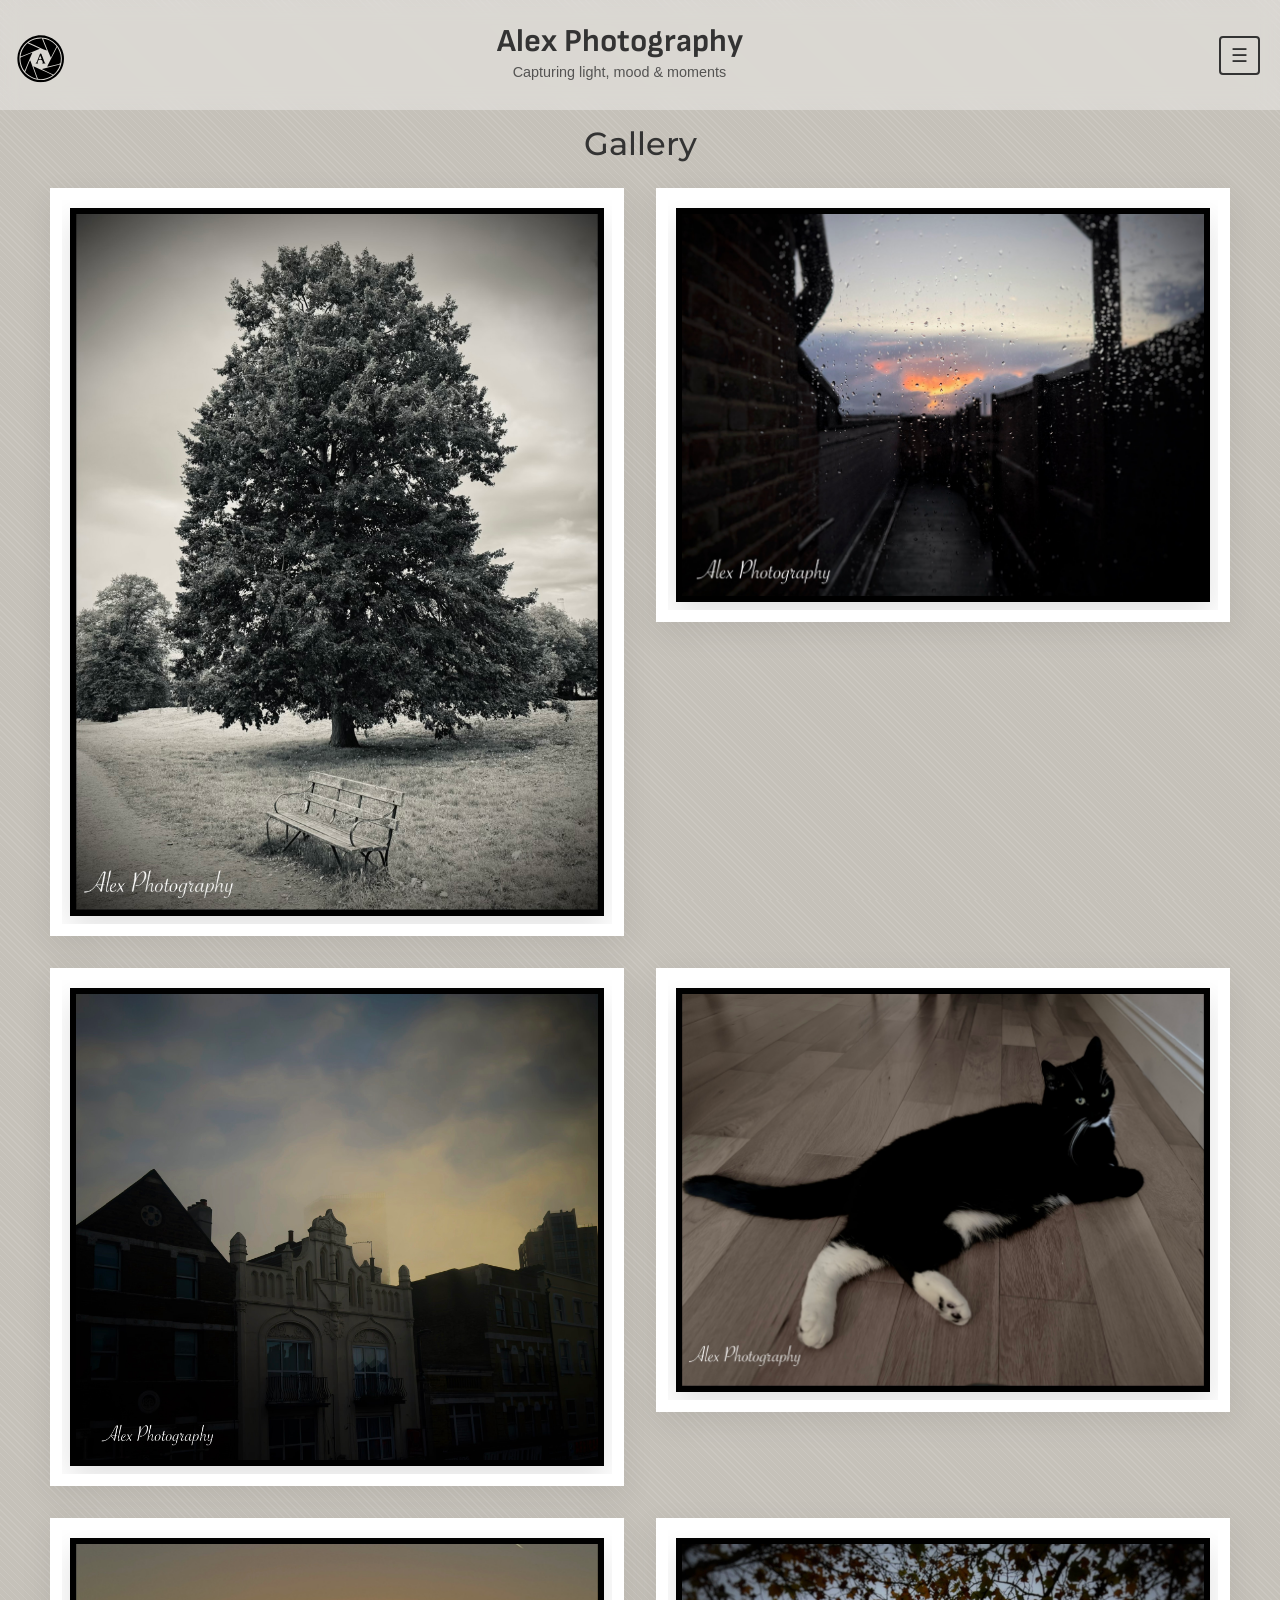
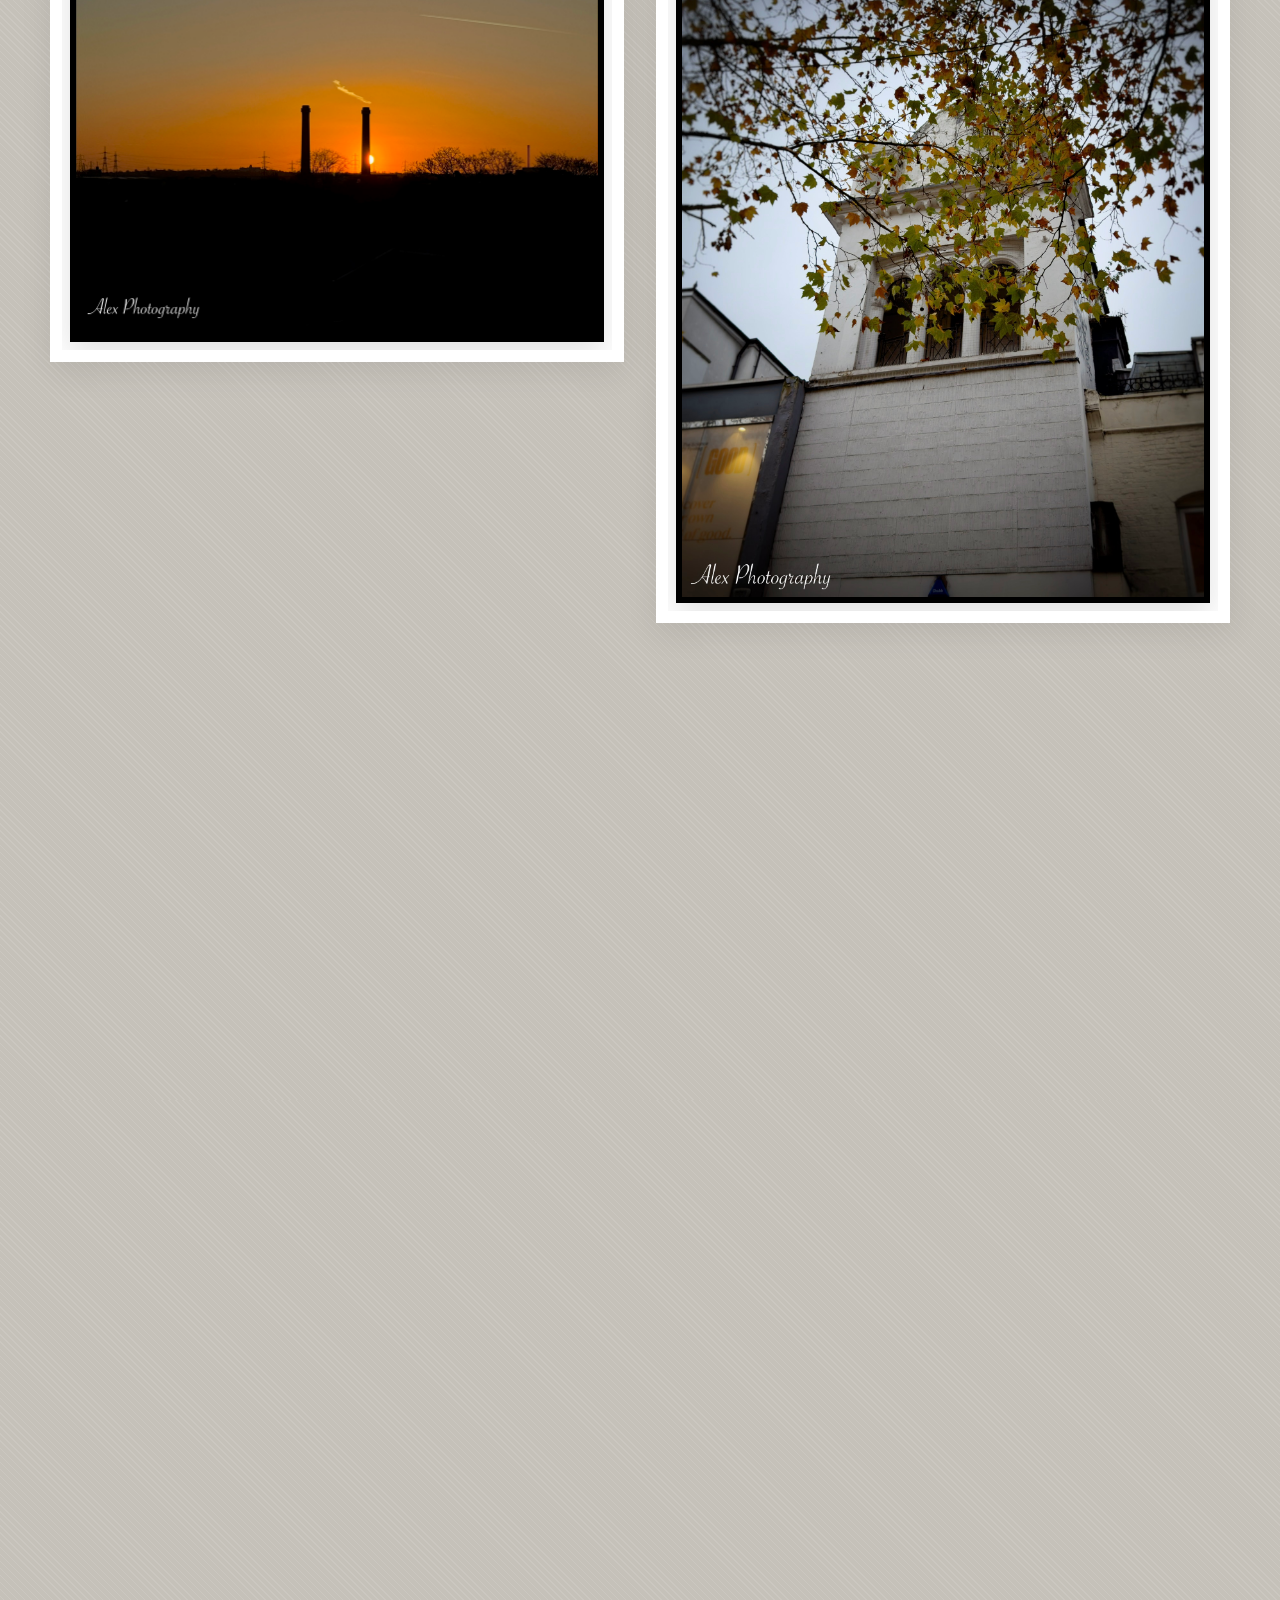
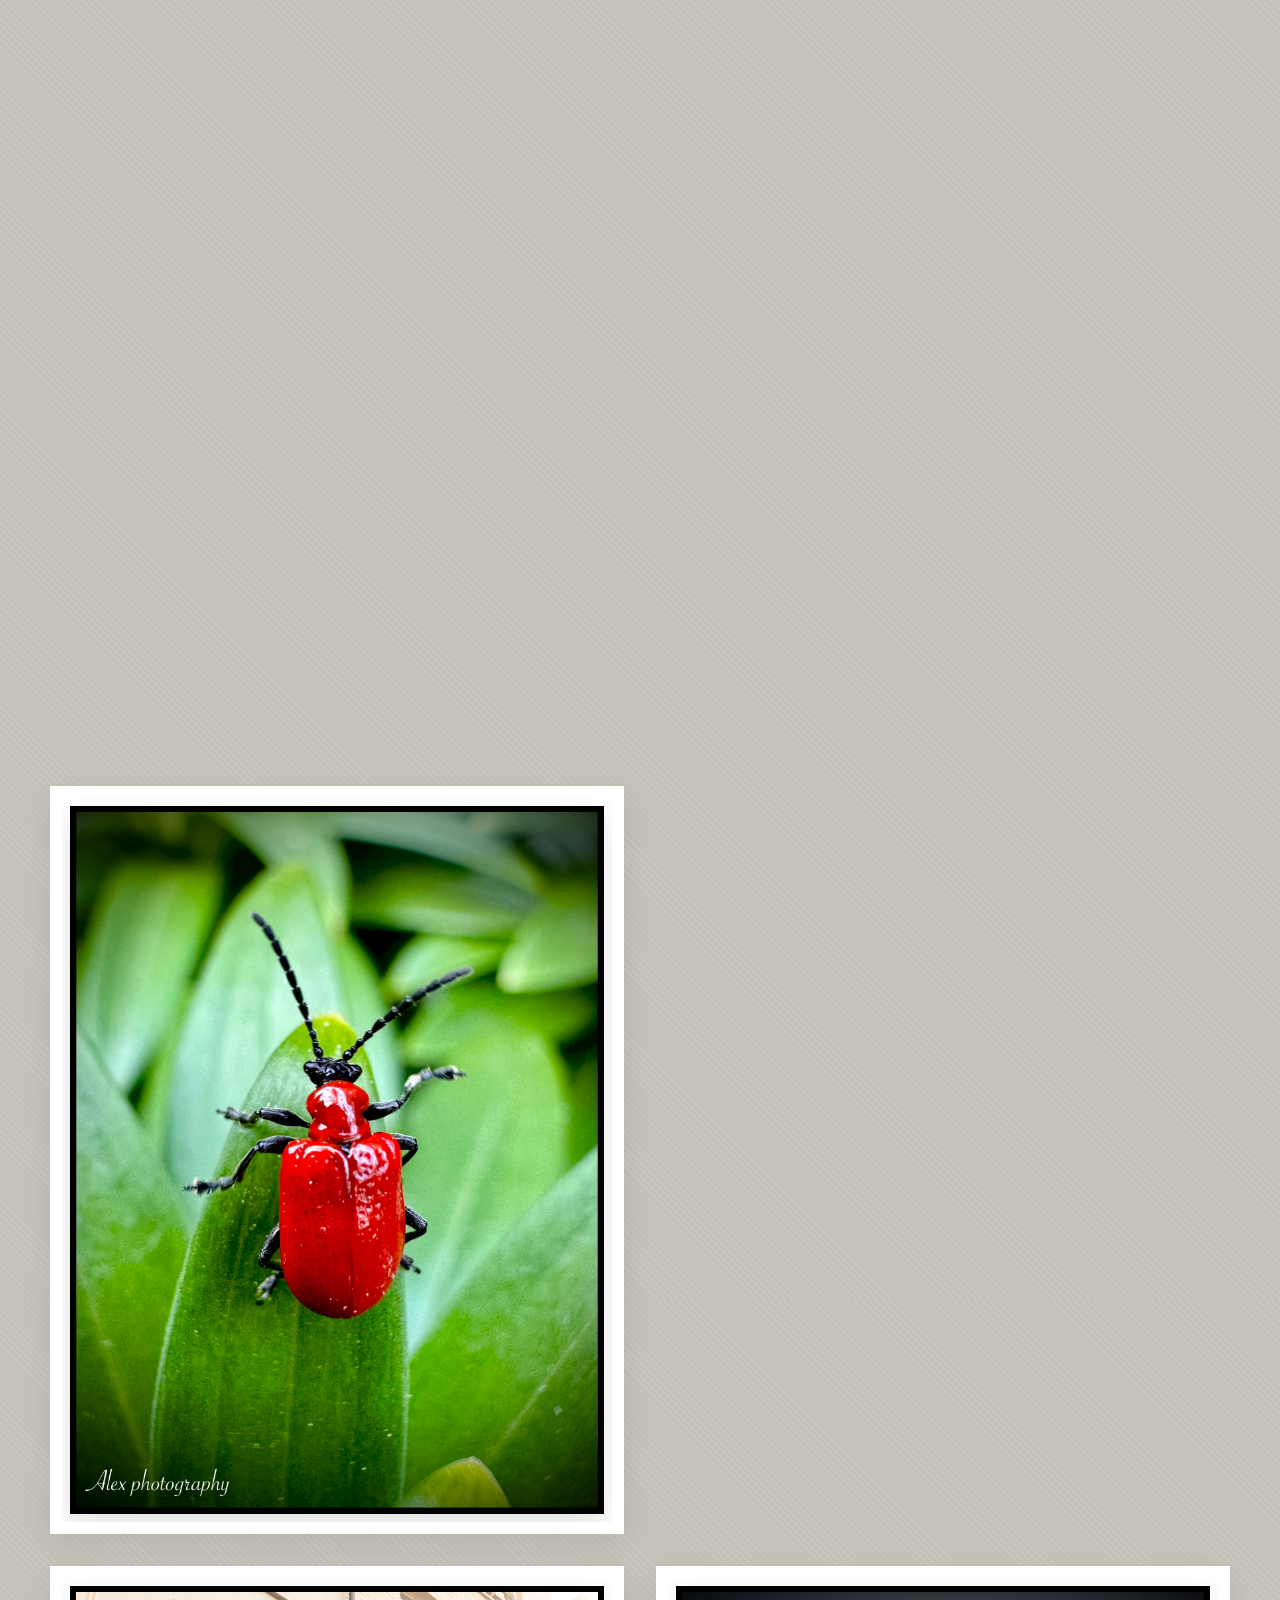
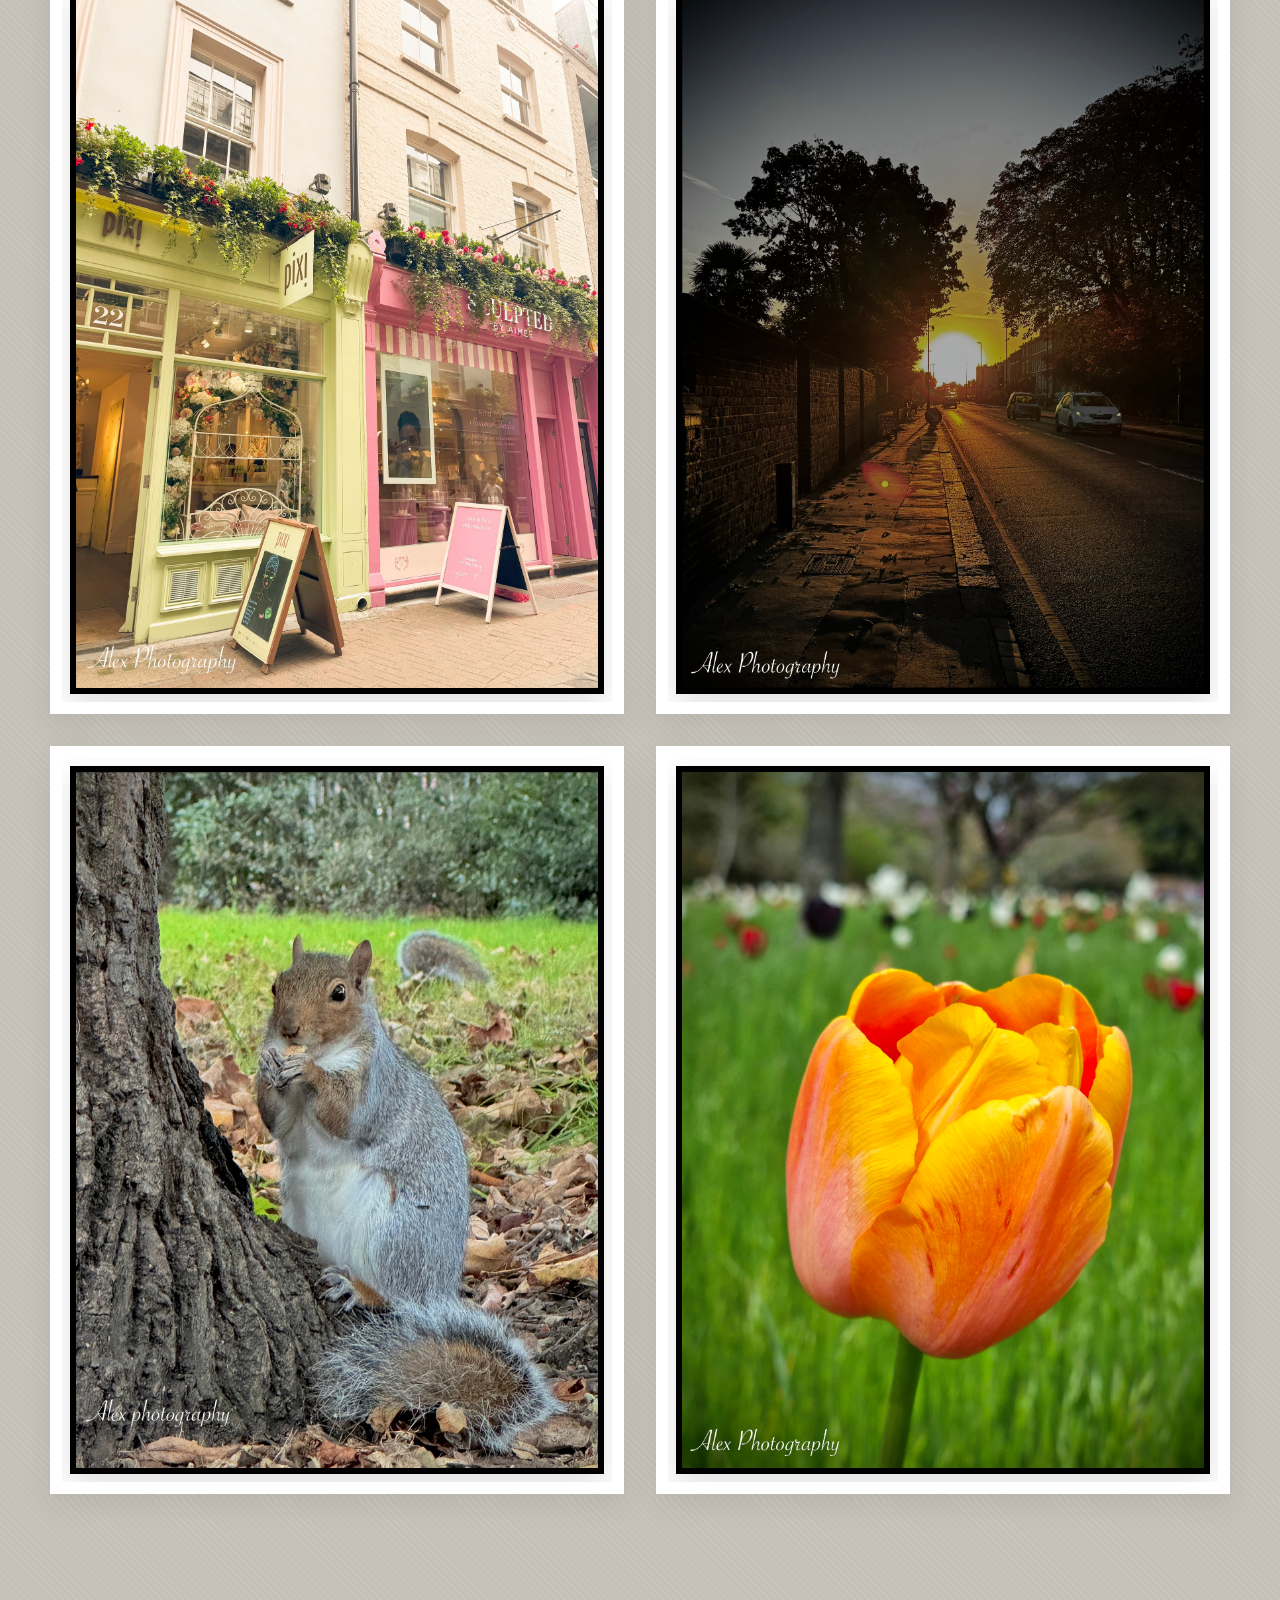
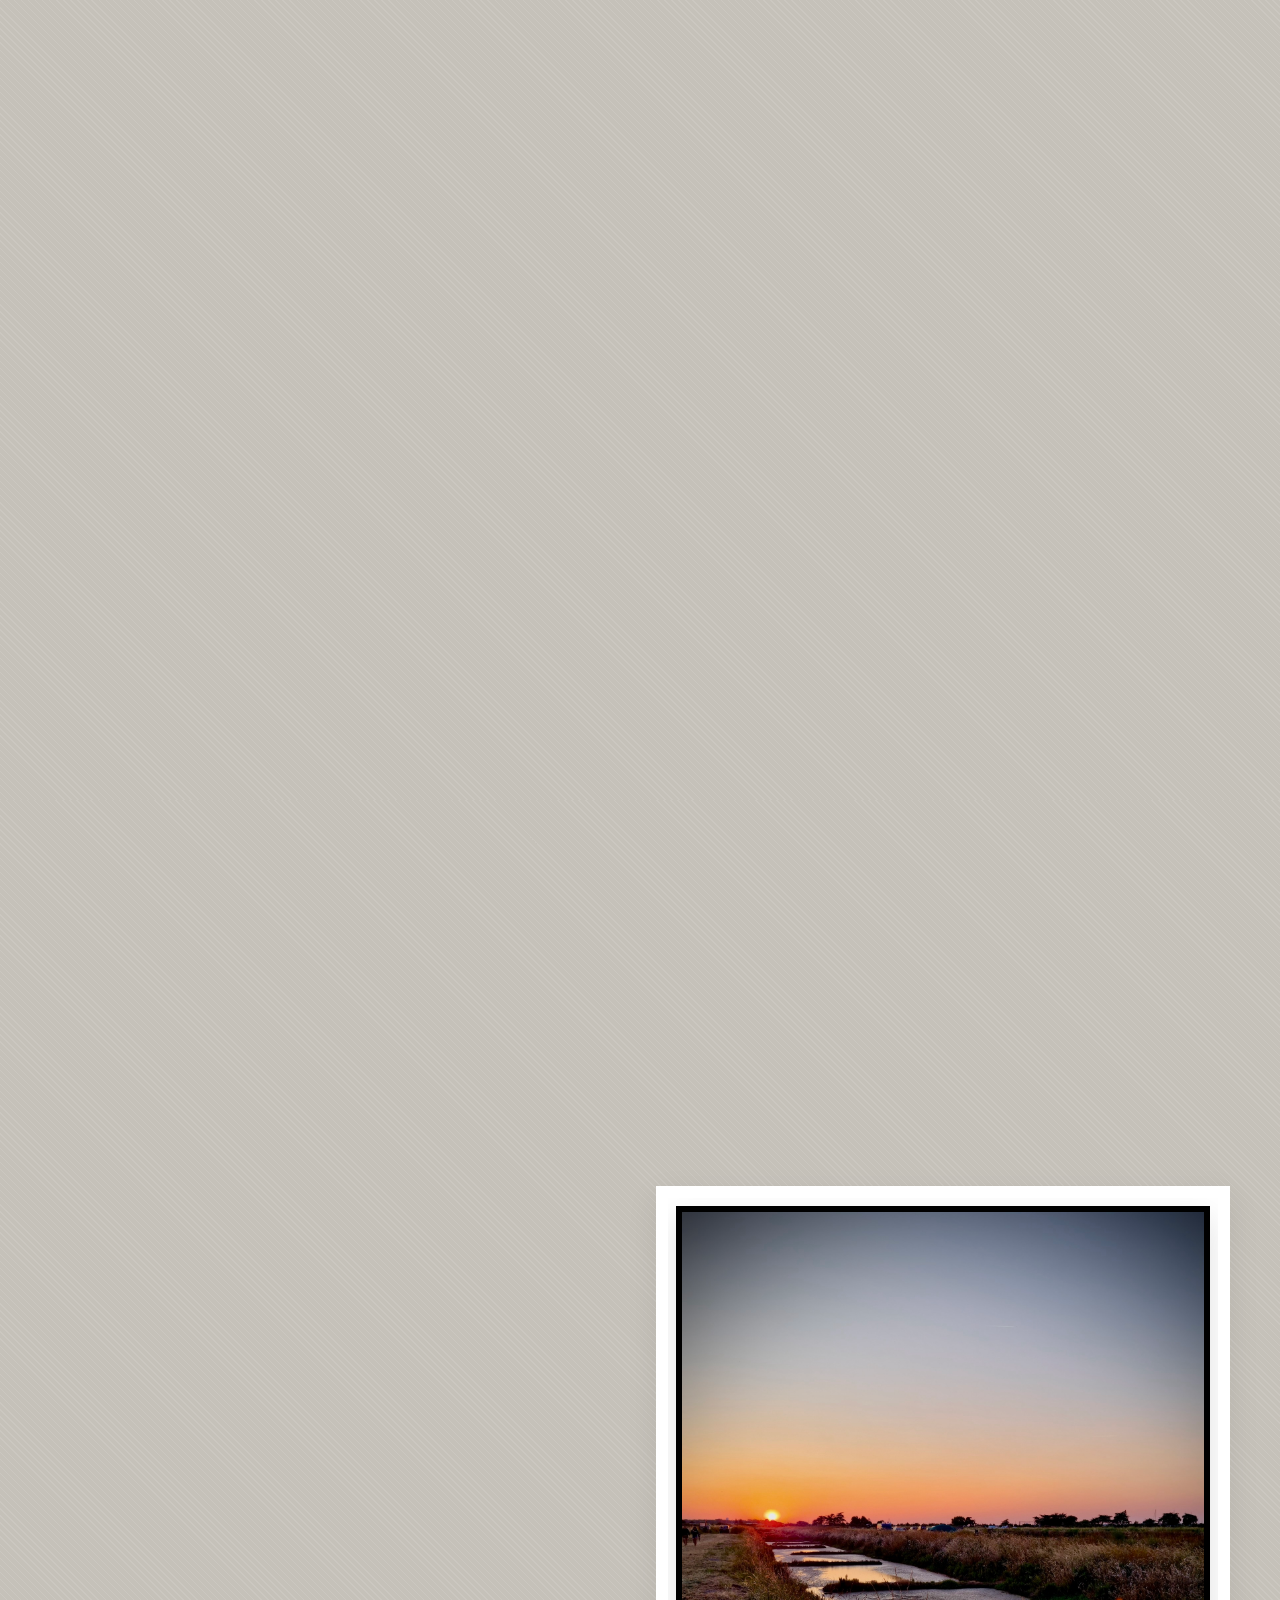
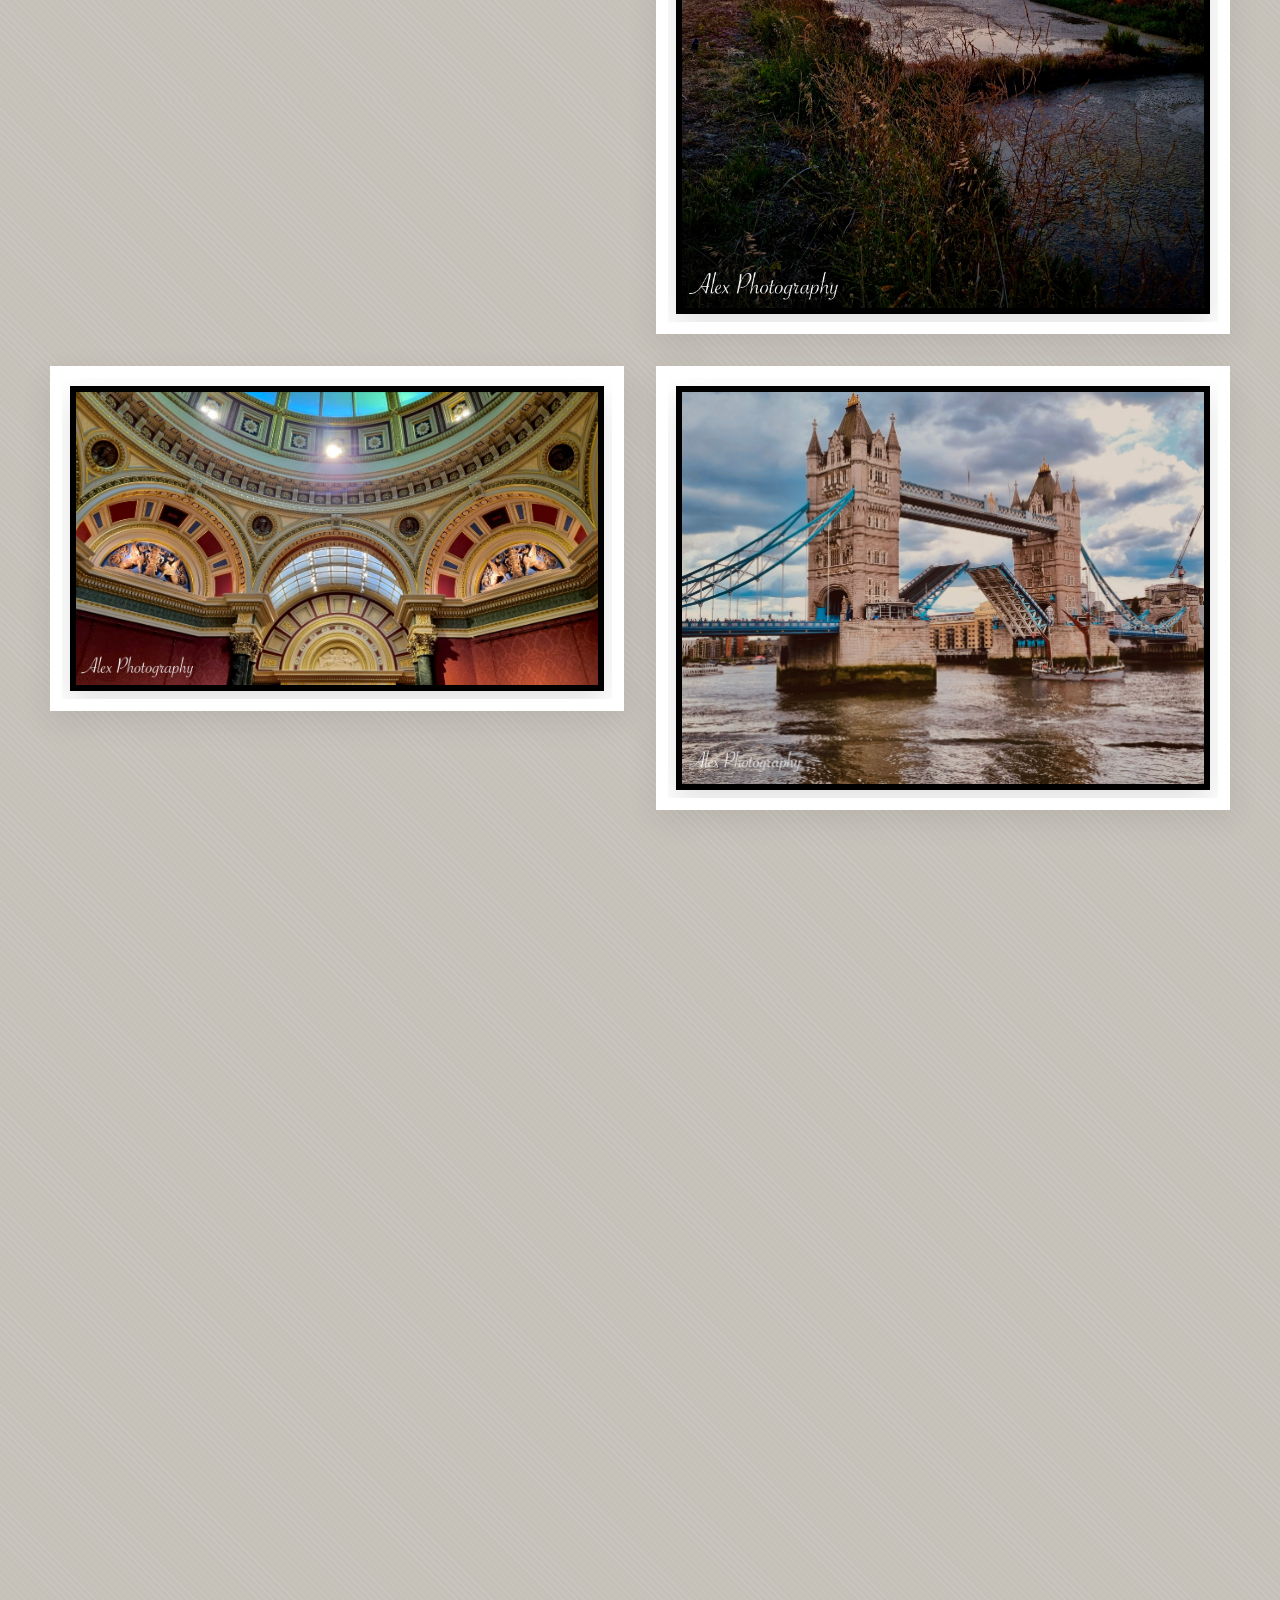
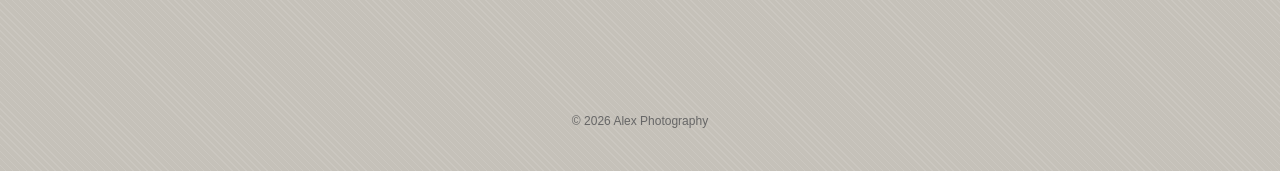
==== index.html @ 32c93bbb "Update index.html" ====
<!doctype html>
<html lang="en">
<head>
  <meta charset="utf-8" />
  <meta name="viewport" content="width=device-width, initial-scale=1" />
  <title>Alex Photography</title>
  <link rel="stylesheet" href="assets/css/styles.css" />
  
  
  <!-- Google tag (gtag.js) -->
<script async src="https://www.googletagmanager.com/gtag/js?id=G-PMYY2MC7NY"></script>
<script>
  window.dataLayer = window.dataLayer || [];
  function gtag(){dataLayer.push(arguments);}
  gtag('js', new Date());

  gtag('config', 'G-PMYY2MC7NY');
</script>


<!-- Social Preview / Open Graph -->
  <meta property="og:title" content="Alex Photography">
<meta property="og:description" content="Capturing light, mood & moments">
<meta property="og:url" content="https://alexphotographylondon.github.io">
<meta property="og:type" content="website">
<meta property="og:image" content="https://alexphotographylondon.github.io/assets/images/social-preview.png">
<meta property="og:image:width" content="1200">
<meta property="og:image:height" content="630">
  <!-- Twitter Card -->
  <meta name="twitter:card" content="summary_large_image">
  <meta name="twitter:title" content="Alex Photography">
  <meta name="twitter:description" content="Capturing light, mood & moments">
  <meta name="twitter:image" content="https://alexphotographylondon.github.io/assets/images/social-preview.png">
</head>

<body>

<header class="banner">
  <div class="logo-container">
    <img src="assets/images/Logo.svg" alt="Logo" class="logo">
  </div>

  <div class="banner-inner">
    <h1>Alex Photography</h1>
    <p>Capturing light, mood & moments</p>
  </div>

  <button class="menu-toggle" aria-label="Open Menu">&#9776;</button>

  <nav class="menu">
    <a href="index.html">Gallery</a>
    <a href="about.html">About Me</a>
    <a href="contact.html">Contact</a>
  </nav>
</header>

<main>
  <section id="gallery" class="section gallery">
    <h2>Gallery</h2>
    <div class="grid">

      <!-- 1 -->
<div class="image-frame fade-in">
  <img class="zoomable" src="assets/images/Tree W.jpeg" alt="Tree and bench"
       data-location="Wandle Park, Croydon">
  <div class="location-label">Wandle Park, Croydon</div>
</div>

<!-- 2 -->
<div class="image-frame fade-in">
  <img class="zoomable" src="assets/images/Sunset_and_rain_W.jpg" alt="Sunset and Rain"
       data-location="West Croydon">
  <div class="location-label">West Croydon</div>
</div>

<!-- 3 -->
<div class="image-frame fade-in">
  <img class="zoomable" src="assets/images/Ghost_Building_W.jpg" alt="Ghost Building"
       data-location="West Croydon">
  <div class="location-label">West Croydon</div>
</div>

<!-- 4 -->
<div class="image-frame fade-in">
  <img class="zoomable" src="assets/images/Nero W.jpeg" alt="Nero"
       data-location="West Croydon">
  <div class="location-label">West Croydon</div>
</div>

<!-- 5 -->
<div class="image-frame fade-in">
  <img class="zoomable" src="assets/images/Chimney W.jpeg" alt="Rooftop Sunset"
       data-location="West Croydon">
  <div class="location-label">West Croydon</div>
</div>

<!-- 6 -->
<div class="image-frame fade-in">
  <img class="zoomable" src="assets/images/Building and Windows W.jpeg" alt="Unknown Building"
       data-location="North End, Croydon">
  <div class="location-label">North End, Croydon</div>
</div>

<!-- 7 -->
<div class="image-frame fade-in">
  <img class="zoomable" src="assets/images/Duck Alone Watermarked.jpeg" alt="Duck Sunset"
       data-location="Crystal Palace Park, Croydon">
  <div class="location-label">Crystal Palace Park, Croydon</div>
</div>

<!-- 8 -->
<div class="image-frame fade-in">
  <img class="zoomable" src="assets/images/Shape Watermarked 2.jpeg" alt="Shape"
       data-location="Waddon, Croydon">
  <div class="location-label">Waddon, Croydon</div>
</div>

<!-- 9 -->
<div class="image-frame fade-in">
  <img class="zoomable" src="assets/images/Train Trail W.jpeg" alt="Train"
       data-location="East Croydon">
  <div class="location-label">East Croydon</div>
</div>

<!-- 10 -->
<div class="image-frame fade-in">
  <img class="zoomable" src="assets/images/Bar Light W2.jpeg" alt="Light Bar"
       data-location="Surrey Street, Croydon">
  <div class="location-label">Surrey Street, Croydon</div>
</div>

<!-- 11 -->
<div class="image-frame fade-in">
  <img class="zoomable" src="assets/images/City Croydon W.jpeg" alt="Wandle Park"
       data-location="Wandle Park, Croydon">
  <div class="location-label">Wandle Park, Croydon</div>
</div>

<!-- 12 -->
<div class="image-frame fade-in">
  <img class="zoomable" src="assets/images/Square Sea W.jpeg" alt="Beach In Square"
       data-location="Brittany, France">
  <div class="location-label">Brittany, France</div>
</div>

<!-- 13 -->
<div class="image-frame fade-in">
  <img class="zoomable" src="assets/images/Insect On L W.jpeg" alt="Insect On Leaf"
       data-location="West Croydon">
  <div class="location-label">West Croydon</div>
</div>

<!-- 14 -->
<div class="image-frame fade-in">
  <img class="zoomable" src="assets/images/Duck Alone W.jpeg" alt="Duck Alone"
       data-location="South Norwood Lake And Grounds, Croydon">
  <div class="location-label">South Norwood Lake And Grounds, Croydon</div>
</div>

<!-- 15 -->
<div class="image-frame fade-in">
  <img class="zoomable" src="assets/images/Pink shop W.jpeg" alt="Shops"
       data-location="Carnaby Street, London">
  <div class="location-label">Carnaby Street, London</div>
</div>

<!-- 16 -->
<div class="image-frame fade-in">
  <img class="zoomable" src="assets/images/IMG_5772.jpeg" alt="Sun End Road"
       data-location="Croydon">
  <div class="location-label">Croydon</div>
</div>

<!-- 17 -->
<div class="image-frame fade-in">
  <img class="zoomable" src="assets/images/Squirrel W.jpeg" alt="Squirrel"
       data-location="Wandle Park, Croydon">
  <div class="location-label">Wandle Park, Croydon</div>
</div>

<!-- 18 -->
<div class="image-frame fade-in">
  <img class="zoomable" src="assets/images/Flower 1 W.jpeg" alt="Orange Flower"
       data-location="Kew Gardens, London">
  <div class="location-label">Kew Gardens, London</div>
</div>

<!-- 19 -->
<div class="image-frame fade-in">
  <img class="zoomable" src="assets/images/Cygne Lake W.jpeg" alt="Cygne on lake"
       data-location="Spiaggia Sabbianera, Italy">
  <div class="location-label">Spiaggia Sabbianera, Italy</div>
</div>

<!-- 20 -->
<div class="image-frame fade-in">
  <img class="zoomable" src="assets/images/Droplet W.jpeg" alt="Water Droplet"
       data-location="Wandle Park, Croydon">
  <div class="location-label">Wandle Park, Croydon</div>
</div>

<!-- 21 -->
<div class="image-frame fade-in">
  <img class="zoomable" src="assets/images/X Train.jpeg" alt="Train track troughs"
       data-location="Croydon">
  <div class="location-label">Croydon</div>
</div>

<!-- 22 -->
<div class="image-frame fade-in">
  <img class="zoomable" src="assets/images/Wood On Sea W.jpeg" alt="Wood In The Sea"
       data-location="Trevignano Romano, Italy">
  <div class="location-label">Trevignano Romano, Italy</div>
</div>

<!-- 23 -->
<div class="image-frame fade-in">
  <img class="zoomable" src="assets/images/My Love & Soren W.jpeg" alt="My Love & Soren"
       data-location="Anguillara Sabazia, Vigna Di Valle, Italy">
  <div class="location-label">Anguillara Sabazia, Vigna Di Valle, Italy</div>
</div>

<!-- 24 -->
<div class="image-frame fade-in">
  <img class="zoomable" src="assets/images/Sel De Chris W.jpeg" alt="Salieres"
       data-location="Ile De Ré, France">
  <div class="location-label"> Ile De Ré, France</div>
</div>

<!-- 25 -->
<div class="image-frame fade-in">
  <img class="zoomable" src="assets/images/National Gallery W.jpeg" alt="The National Gallery, London"
       data-location="The National Gallery, London">
  <div class="location-label">The National Gallery, London</div>
</div>

<!-- 26 -->
<div class="image-frame fade-in">
  <img class="zoomable" src="assets/images/Tower Bridge W.jpeg" alt="Tower Bridge"
       data-location="Tower Bridge, London">
  <div class="location-label">Tower Bridge, London</div>
</div>

<!-- 27 -->
<div class="image-frame fade-in">
  <img class="zoomable" src="assets/images/Kew Tower Dragon W.jpeg" alt="Kew Garden Tower"
       data-location="Kew Garden, London">
  <div class="location-label">Kew Garden, London</div>
</div>
      

    </div>
  </section>
</main>

<footer class="site-footer">
  <small>© <span id="year"></span> Alex Photography</small>
</footer>

<!-- Lightbox Modal -->
<div id="image-modal" class="modal">
  <span class="modal-close">&times;</span>
  <img class="modal-content" id="modal-img">
  <div id="modal-location" class="modal-location"></div>
</div>

<script src="assets/js/script.js"></script>

</body>
</html>
---- assets/css/styles.css ----
/* IMPORT FONTS */
@import url('https://fonts.googleapis.com/css2?family=Montserrat:wght@400;500&display=swap');
@import url('https://fonts.googleapis.com/css2?family=Playfair+Display:wght@400;700&display=swap');
@import url('https://fonts.googleapis.com/css2?family=Sofia+Sans:wght@400;500;700&display=swap');

/* === RESET & BASE === */
* { box-sizing: border-box; margin: 0; padding: 0; }
html, body { height: 100%; }
body {
  font-family: 'Helvetica Neue', Arial, sans-serif;
  line-height: 1.5;
  background: #C5C1B9;
  background-image: repeating-linear-gradient(45deg, rgba(255,255,255,0.1), rgba(255,255,255,0.1) 1px, transparent 1px, transparent 5px);
  color: #333;
  scroll-behavior: smooth;
}

/* === BANNER / HEADER === */
.banner {
  position: fixed;
  top: 0;
  left: 0;
  width: 100%;
  height: 110px;
  padding: 15px 20px;
  background: rgba(255,255,255,0.35);
  backdrop-filter: blur(10px);
  transition: height 0.35s ease, padding 0.35s ease, background 0.35s ease;
  z-index: 1000;
  display: flex;
  align-items: center;
  justify-content: center;
}

.banner-inner { text-align: center; flex: 1; transition: transform 0.25s ease; }

.banner-inner h1 { font-family: 'Sofia Sans', 'Playfair Display', serif; font-size: 2rem; margin-bottom: 4px; line-height: 1; }
.banner-inner p { font-size: 0.9rem; opacity: 0.8; margin: 0; }

/* === LOGO === */
.logo-container { position: absolute; left: 15px; top: 55%; transform: translateY(-50%); z-index: 1200; }
.logo { width: 50px; height: auto; object-fit: contain; border: none; }

/* === MENU BUTTON === */
.menu-toggle { background: none; border: 2px solid #333; border-radius: 4px; padding: 6px 10px; font-size: 1.2rem; cursor: pointer; color: #333; }

/* === MENU LINKS === */
.menu {
  position: fixed; top: 60px; right: 20px;
  display: flex; flex-direction: column; gap: 12px;
  background: rgba(255,255,255,0.95);
  padding: 14px;
  border-radius: 6px;
  box-shadow: 0 8px 20px rgba(0,0,0,0.12);
  opacity: 0; pointer-events: none;
  transform: translateY(-6px);
  transition: opacity 0.25s ease, transform 0.25s ease;
  z-index: 1500;
}
.menu.open { opacity: 1; pointer-events: auto; transform: translateY(0); }
.menu a { color: #333; text-decoration: none; font-weight: 500; padding: 6px 0; }

/* === MAIN === */
.section { padding: 80px 20px; max-width: 900px; margin: 0 auto; }
.section.gallery { padding-top: 120px; }
.section h2 { font-family: 'Montserrat', sans-serif; font-size: 2rem; margin-bottom: 20px; text-align: center; font-weight: 500; }

/* === GALLERY GRID === */
.gallery .grid { display: grid; gap: 16px; grid-template-columns: repeat(auto-fit, minmax(280px, 1fr)); grid-auto-rows: auto; align-items: start; }
@media (min-width: 1200px) { .gallery .grid { grid-template-columns: repeat(auto-fit, minmax(350px, 1fr)); } }

.image-frame { border: 8px solid #fff; padding: 4px; box-shadow: 0 10px 30px rgba(0,0,0,0.08); overflow: hidden; background: #fff; display: block; position: relative; }

.image-frame img { display: block; width: 100%; height: auto; border-radius: 0; border: 4px solid #000; box-shadow: 0 12px 30px rgba(0,0,0,0.12); cursor: pointer; transition: transform 0.28s ease, box-shadow 0.28s ease; }
.image-frame img:hover { transform: scale(1.02); box-shadow: 0 22px 50px rgba(0,0,0,0.18); }

/* === LOCATION LABEL (desktop hover only) === */
.location-label {
  position: absolute;
  bottom: 8px;
  left: 50%;
  transform: translateX(-50%) translateY(6px);
  background: rgba(0,0,0,0.60);
  color: #fff;
  padding: 6px 10px;
  font-size: 0.8rem;
  border-radius: 4px;
  opacity: 0;
  transition: opacity 0.25s ease, transform 0.25s ease;
  pointer-events: none;
  font-family: 'Montserrat', sans-serif;
  font-weight: 500;
  text-transform: none;
}

/* Reveal on hover for desktop only */
@media (hover: hover) and (pointer: fine) {
  .image-frame:hover .location-label {
    opacity: 1;
    transform: translateX(-50%) translateY(0);
  }
}

/* === MODAL LOCATION === */
.modal-location {
  text-align: center;
  margin-top: 12px;
  color: #eee;
  font-size: 1rem;
  font-family: 'Montserrat', sans-serif;
  font-weight: 500;
  text-transform: none;
}

/* === ABOUT === */
.about { background: linear-gradient(135deg,#f2f2f5 0%,#e6e6dd 100%); padding-top: 180px; padding-bottom: 80px; text-align: center; }
.about-inner img { width: 150px; height: 150px; object-fit: cover; border-radius: 50%; border: 4px solid #000; box-shadow: 0 8px 25px rgba(0,0,0,0.15); margin-top: 40px; }
.about p { font-size: 1.1rem; max-width: 700px; margin: 20px auto 0; color: #444; }

/* === FOOTER === */
.site-footer { text-align: center; padding: 40px 20px; font-size: 0.9rem; color: #666; }

/* === MODAL / LIGHTBOX === */
.modal { display: none; position: fixed; z-index: 2000; inset: 0; background-color: rgba(0,0,0,0.88); justify-content: center; align-items: center; padding: 40px 20px; overflow: hidden; cursor: grab; }
.modal.open { display: flex; }
.modal-content { max-width: 92%; max-height: 92%; border: 4px solid #fff; box-shadow: 0 20px 50px rgba(0,0,0,0.5); border-radius: 4px; transition: transform 0.3s ease; cursor: grab; }
.modal-content.zoomed { cursor: grabbing; transform-origin: center center; }
.modal-close { position: absolute; top: 22px; right: 30px; background: transparent; border: none; color: #fff; font-size: 40px; cursor: pointer; }

/* === FADE-IN === */
.fade-in { opacity: 0; transform: translateY(20px); transition: opacity 0.85s ease-out, transform 0.85s ease-out; }
.fade-in.visible { opacity: 1; transform: translateY(0); }

/* === RESPONSIVE === */
@media (max-width: 768px) {
  .banner { height: 80px; padding: 12px 15px; }
  .banner-inner h1 { font-size: 1.7rem; }
  .section { padding: 60px 15px; }
  .about-inner img { width: 120px; height: 120px; margin-top: 30px; }
  .menu { right: 12px; top: 50px; }
}

/* === DESKTOP ENHANCEMENTS === */
@media (min-width: 1024px) {
  .section.gallery { max-width: 1600px; padding-left: 50px; padding-right: 50px; }
  .gallery .grid { grid-template-columns: repeat(auto-fit, minmax(380px, 1fr)); gap: 32px; }
  .image-frame { border-width: 12px; padding: 8px; }
  .image-frame img { border-width: 6px; }
}
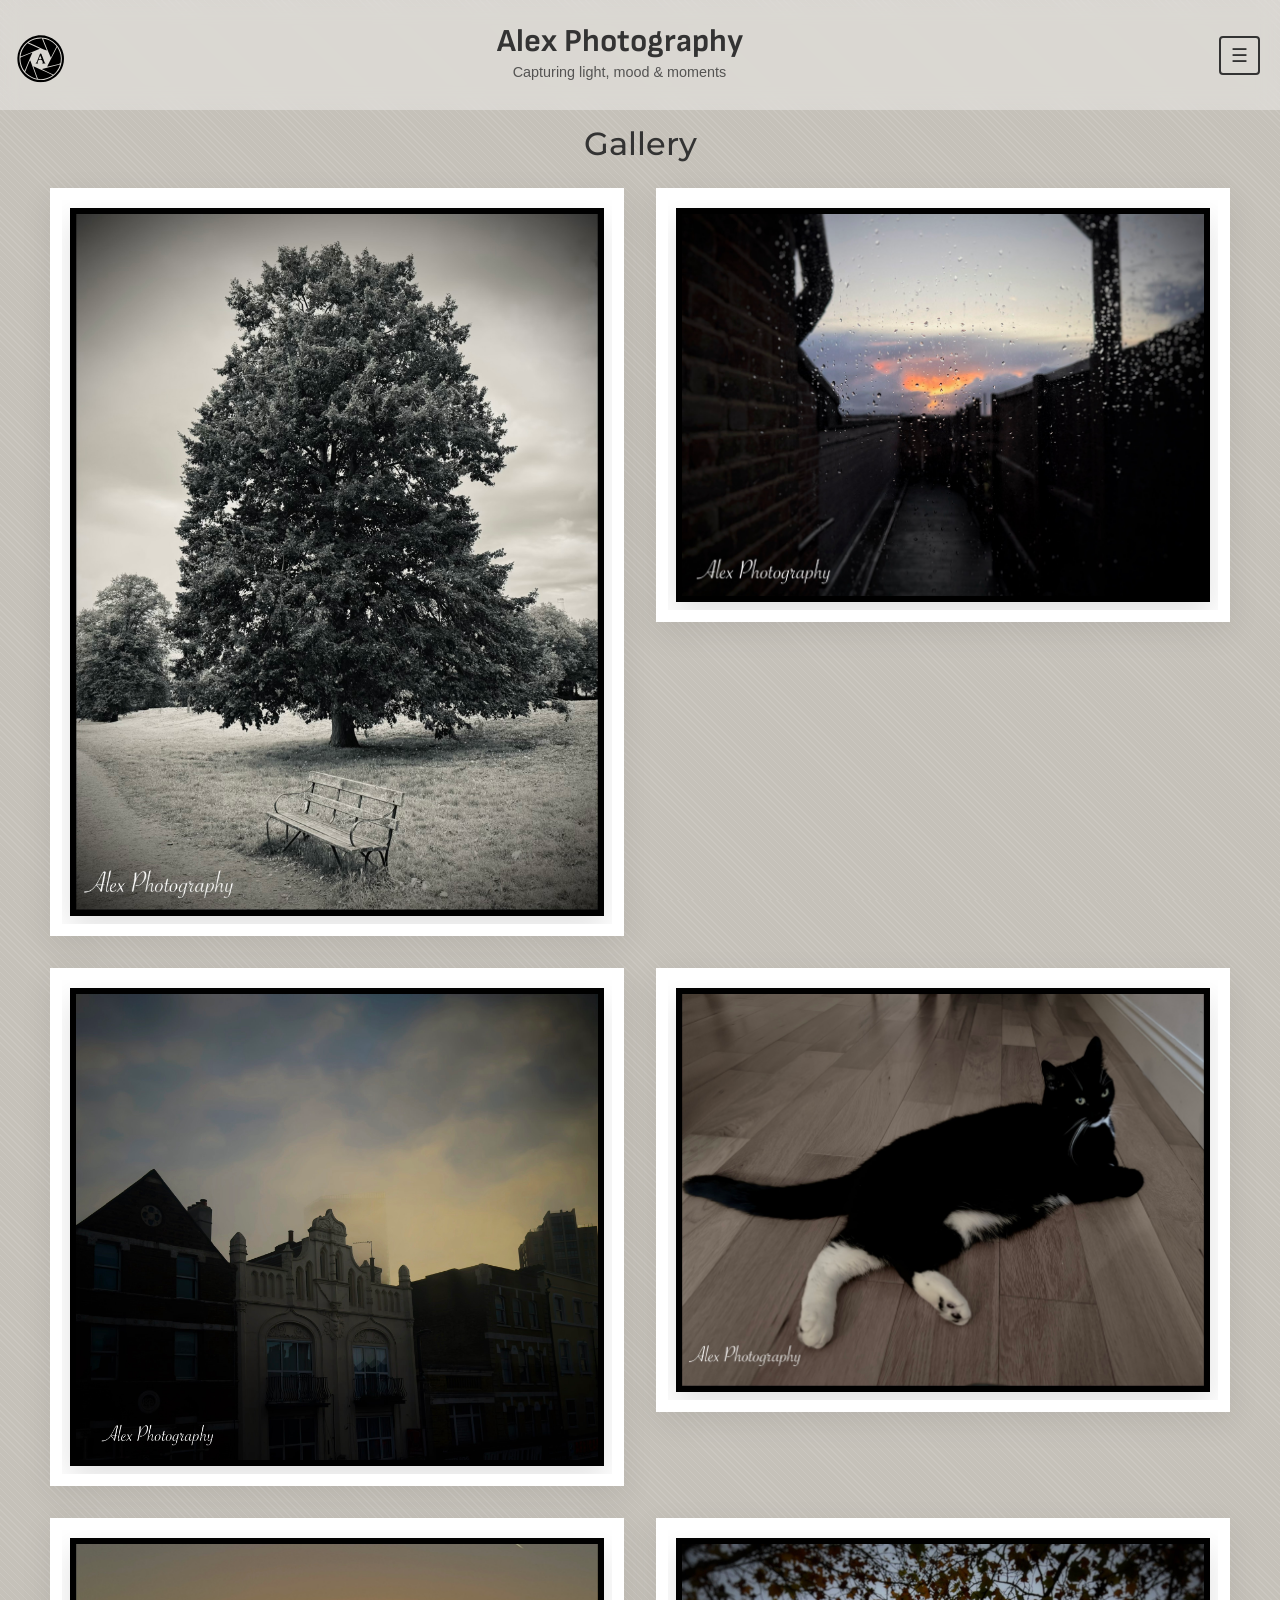
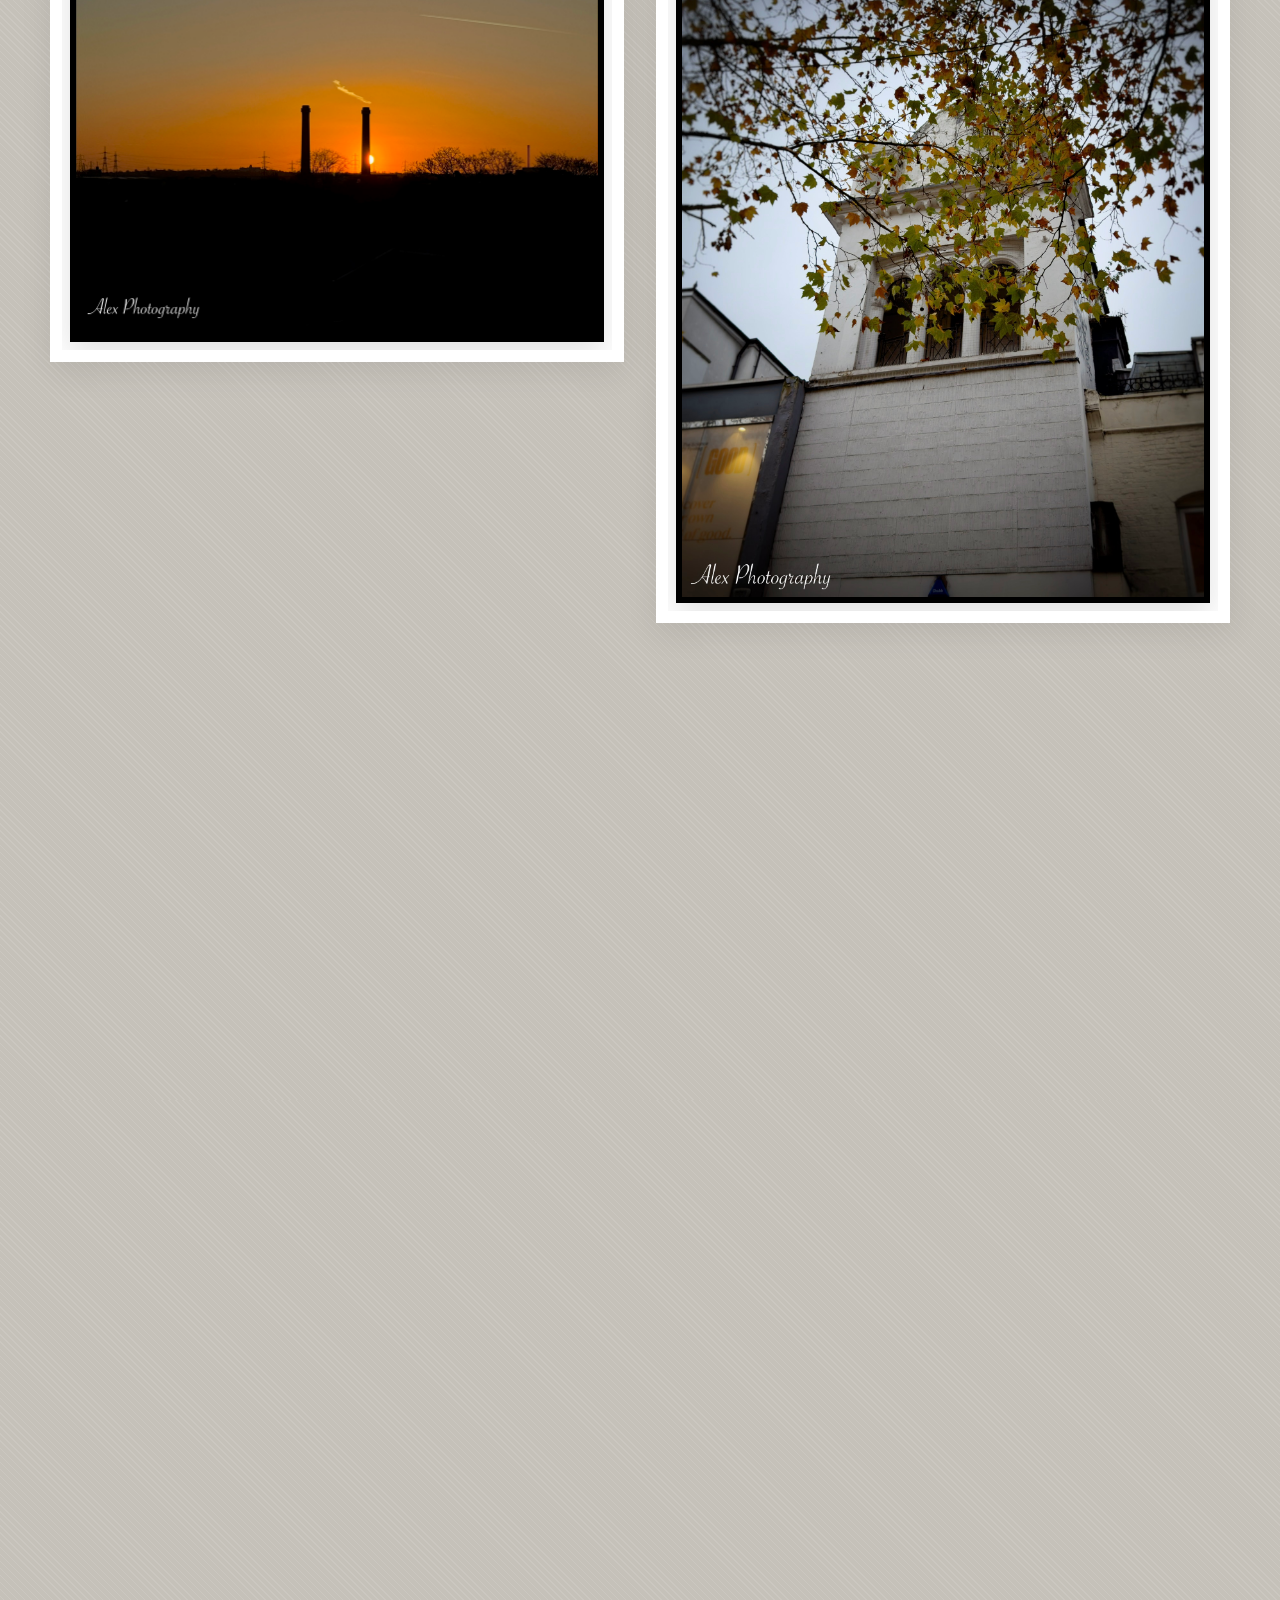
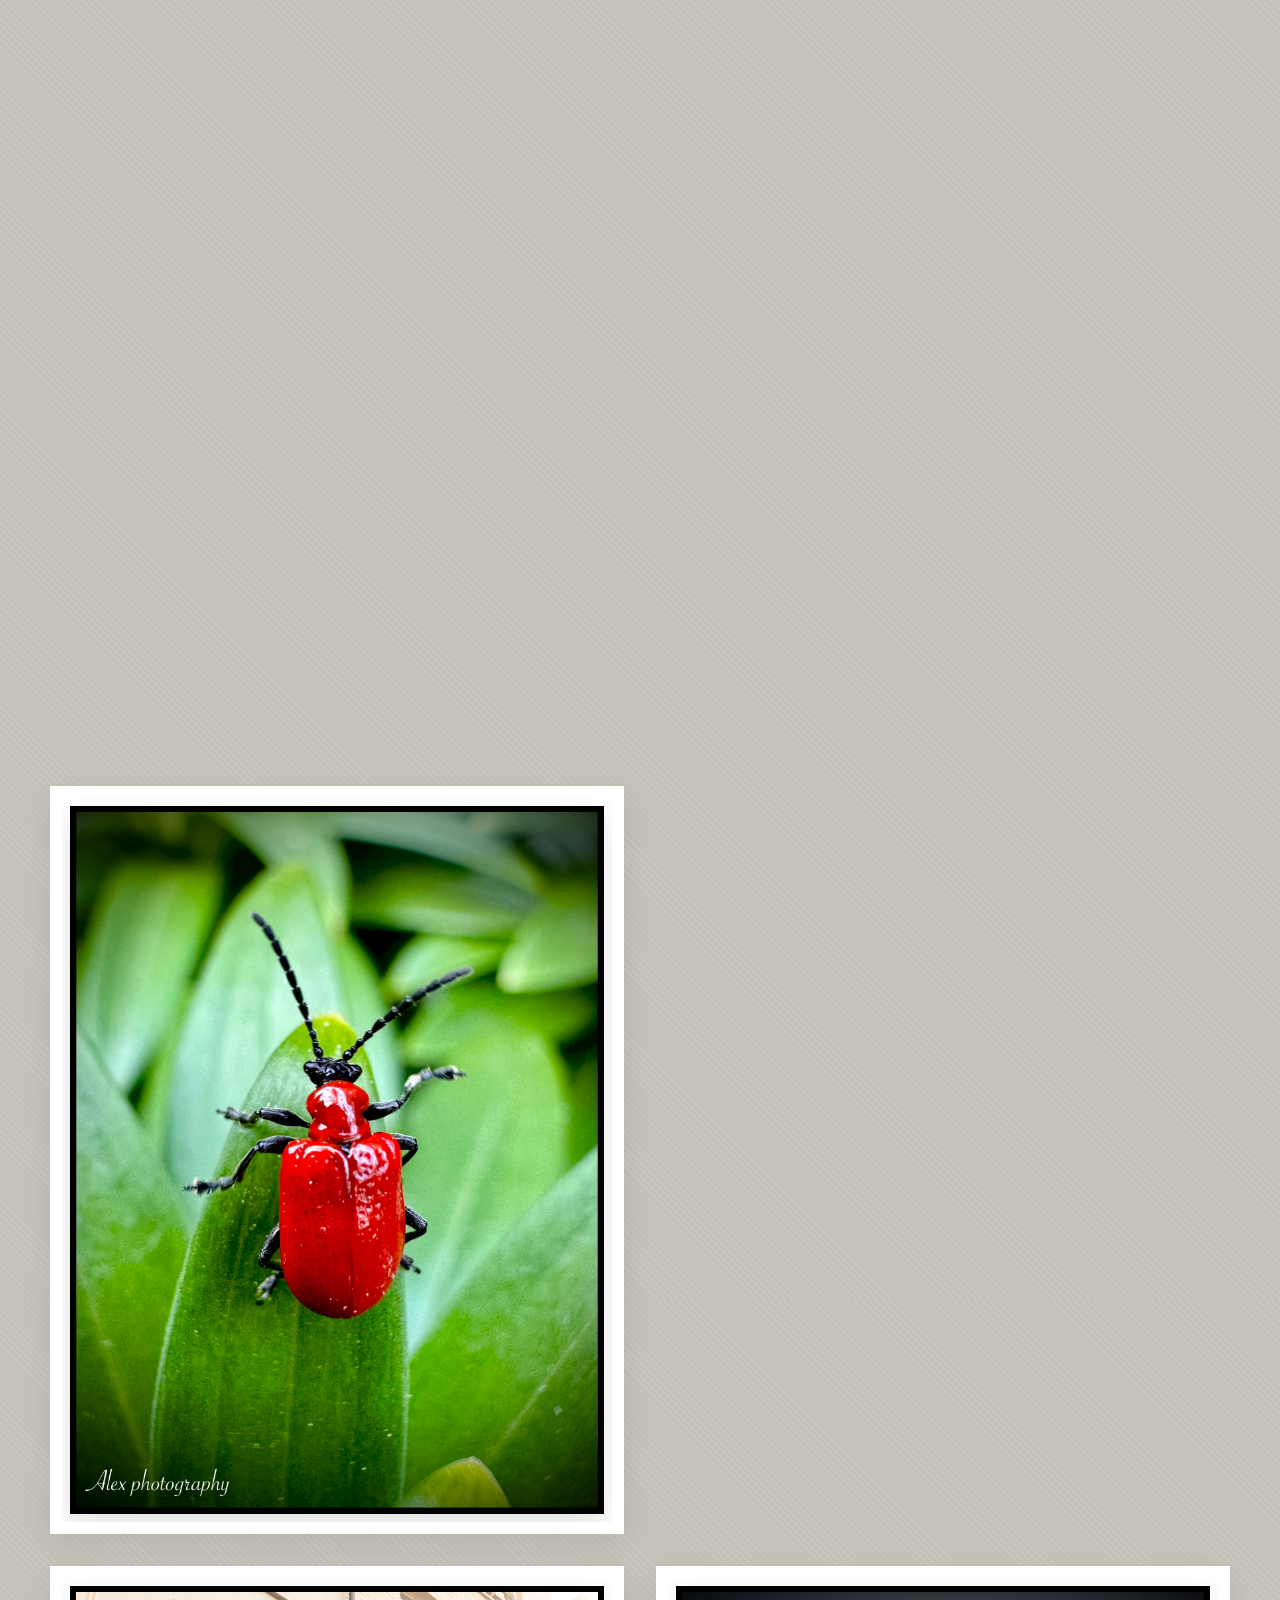
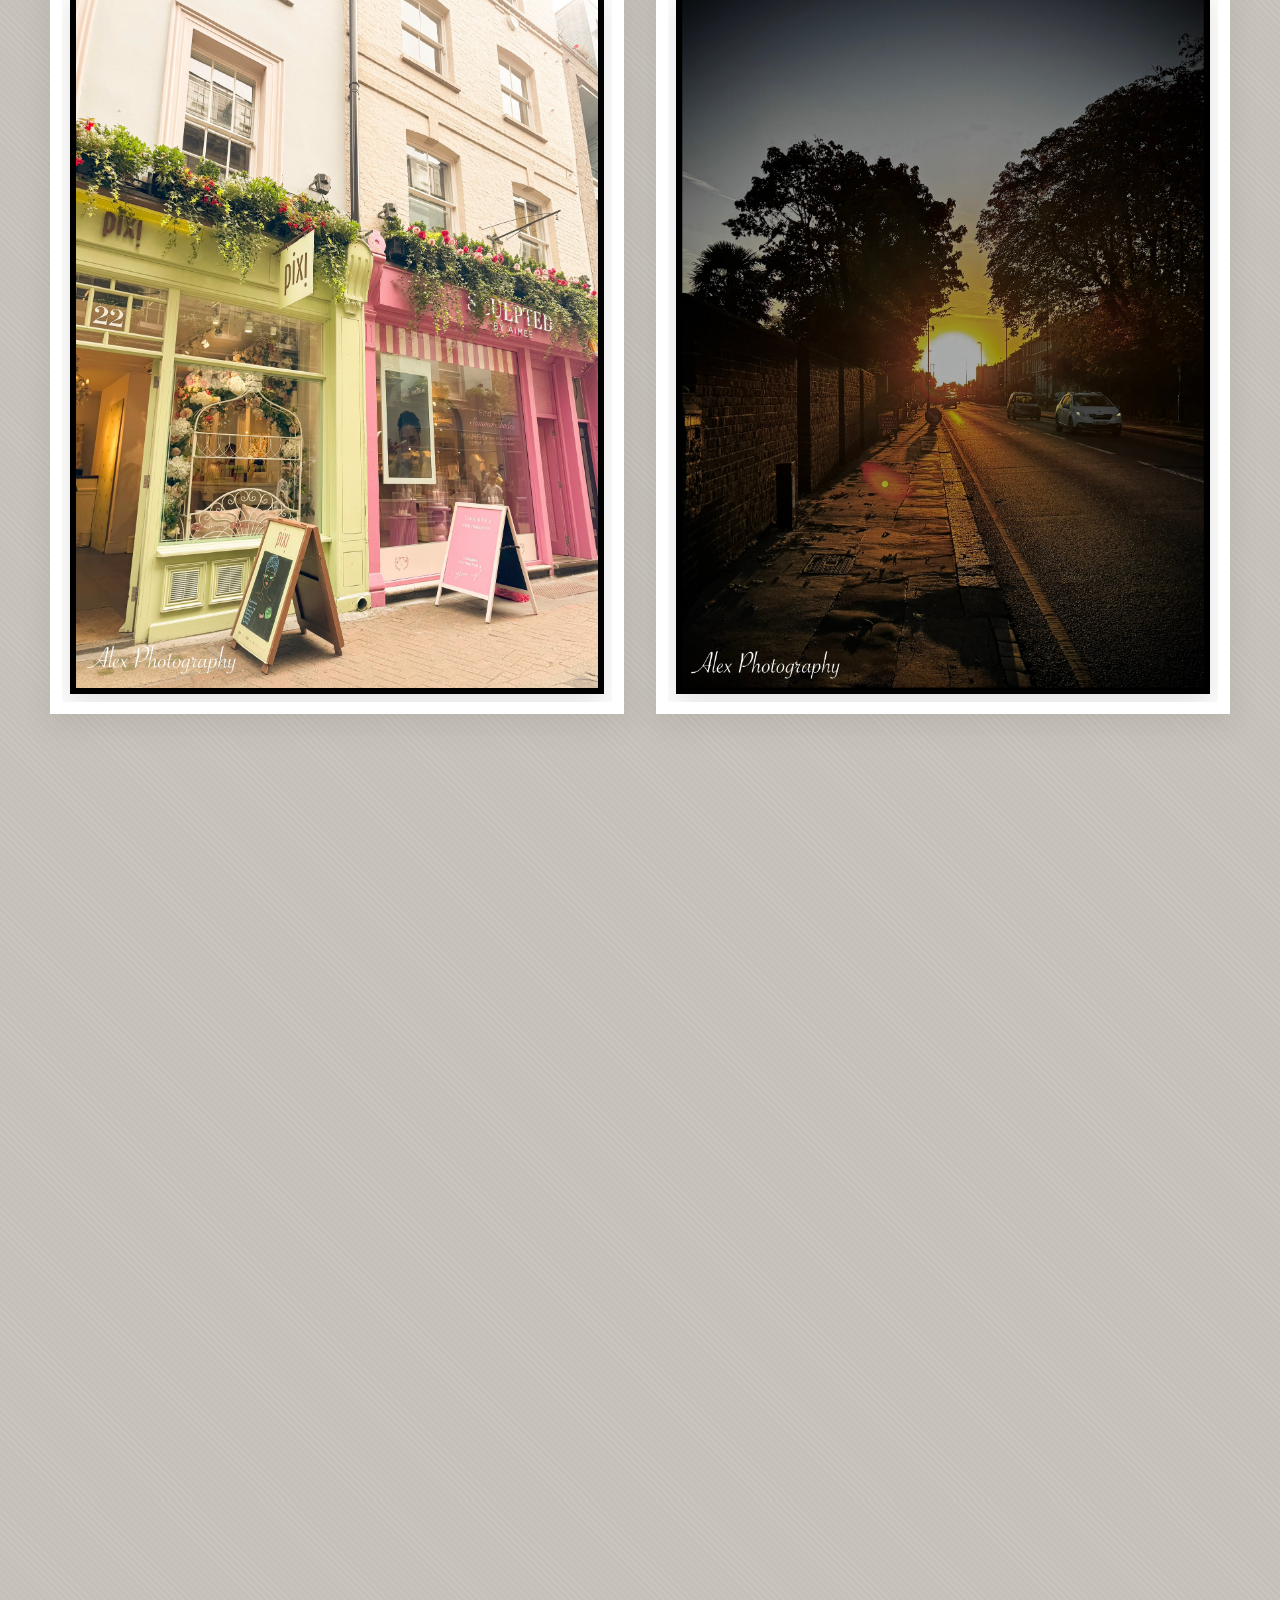
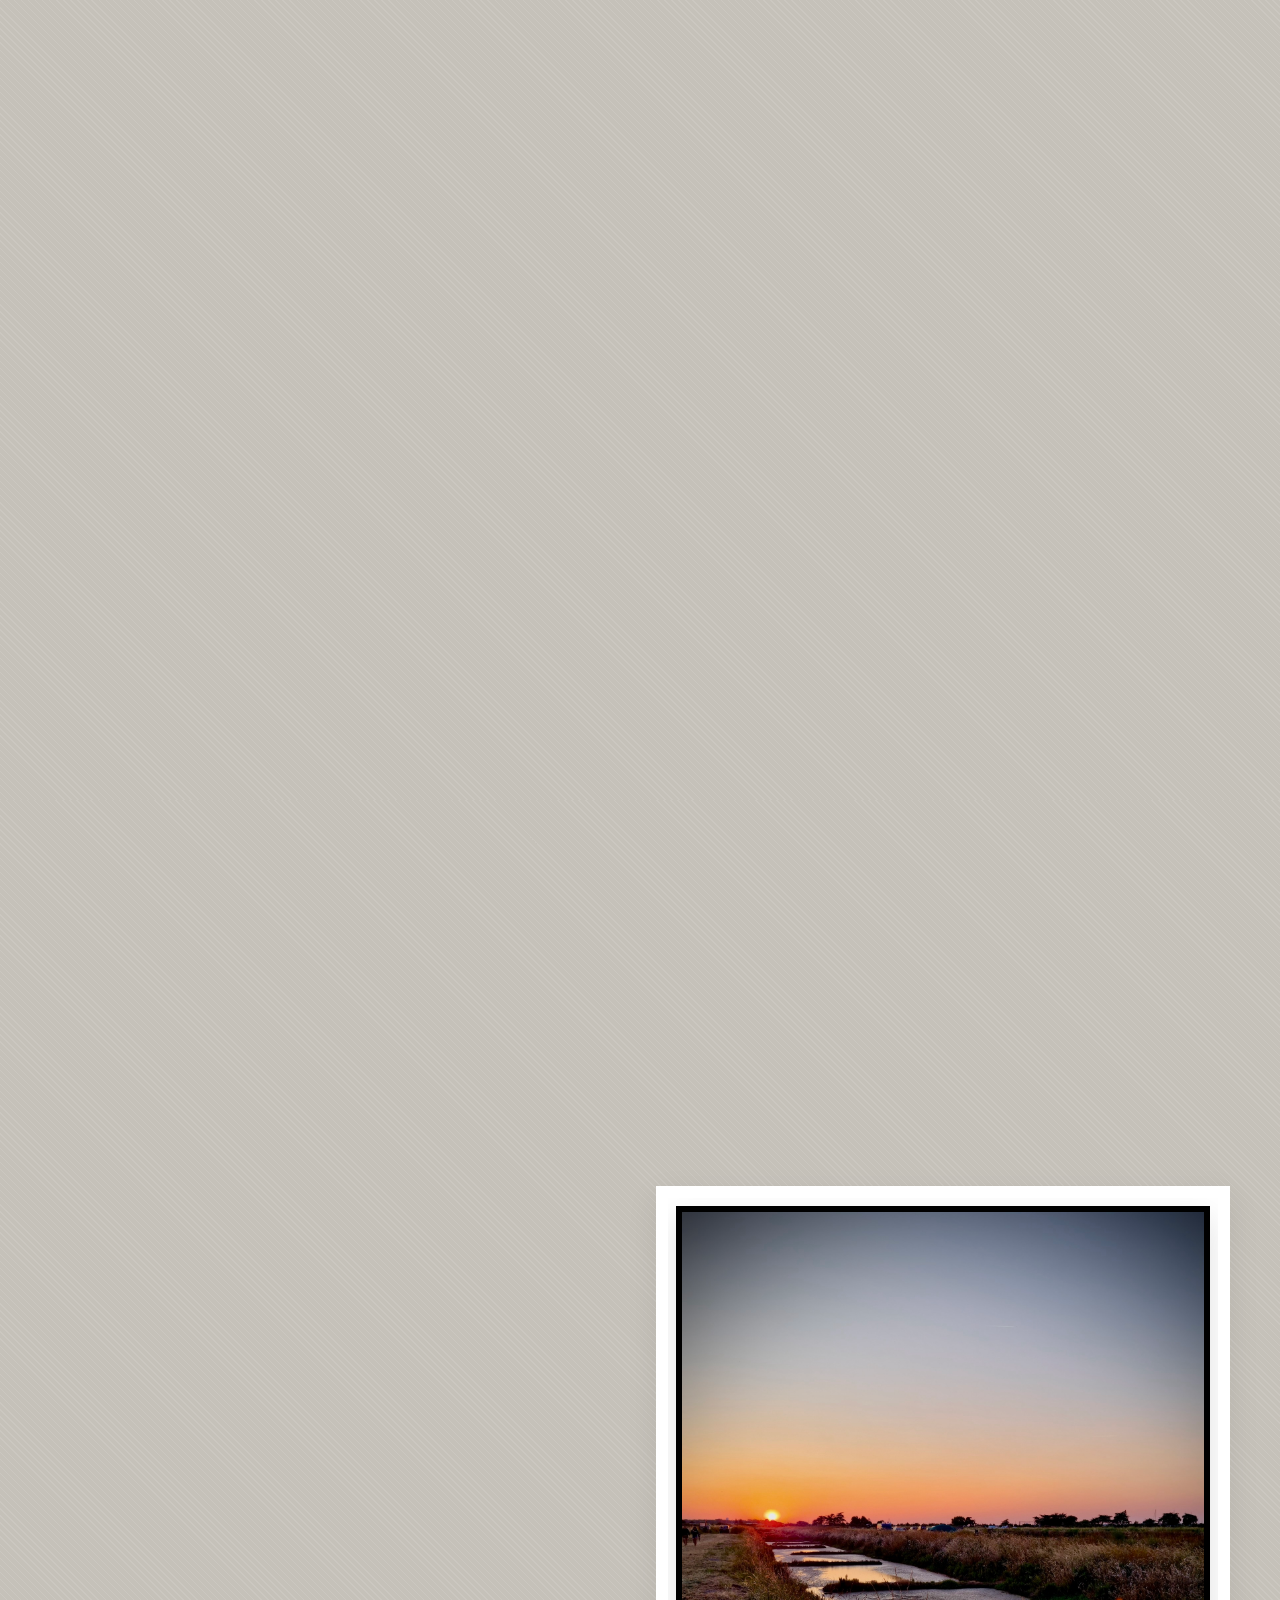
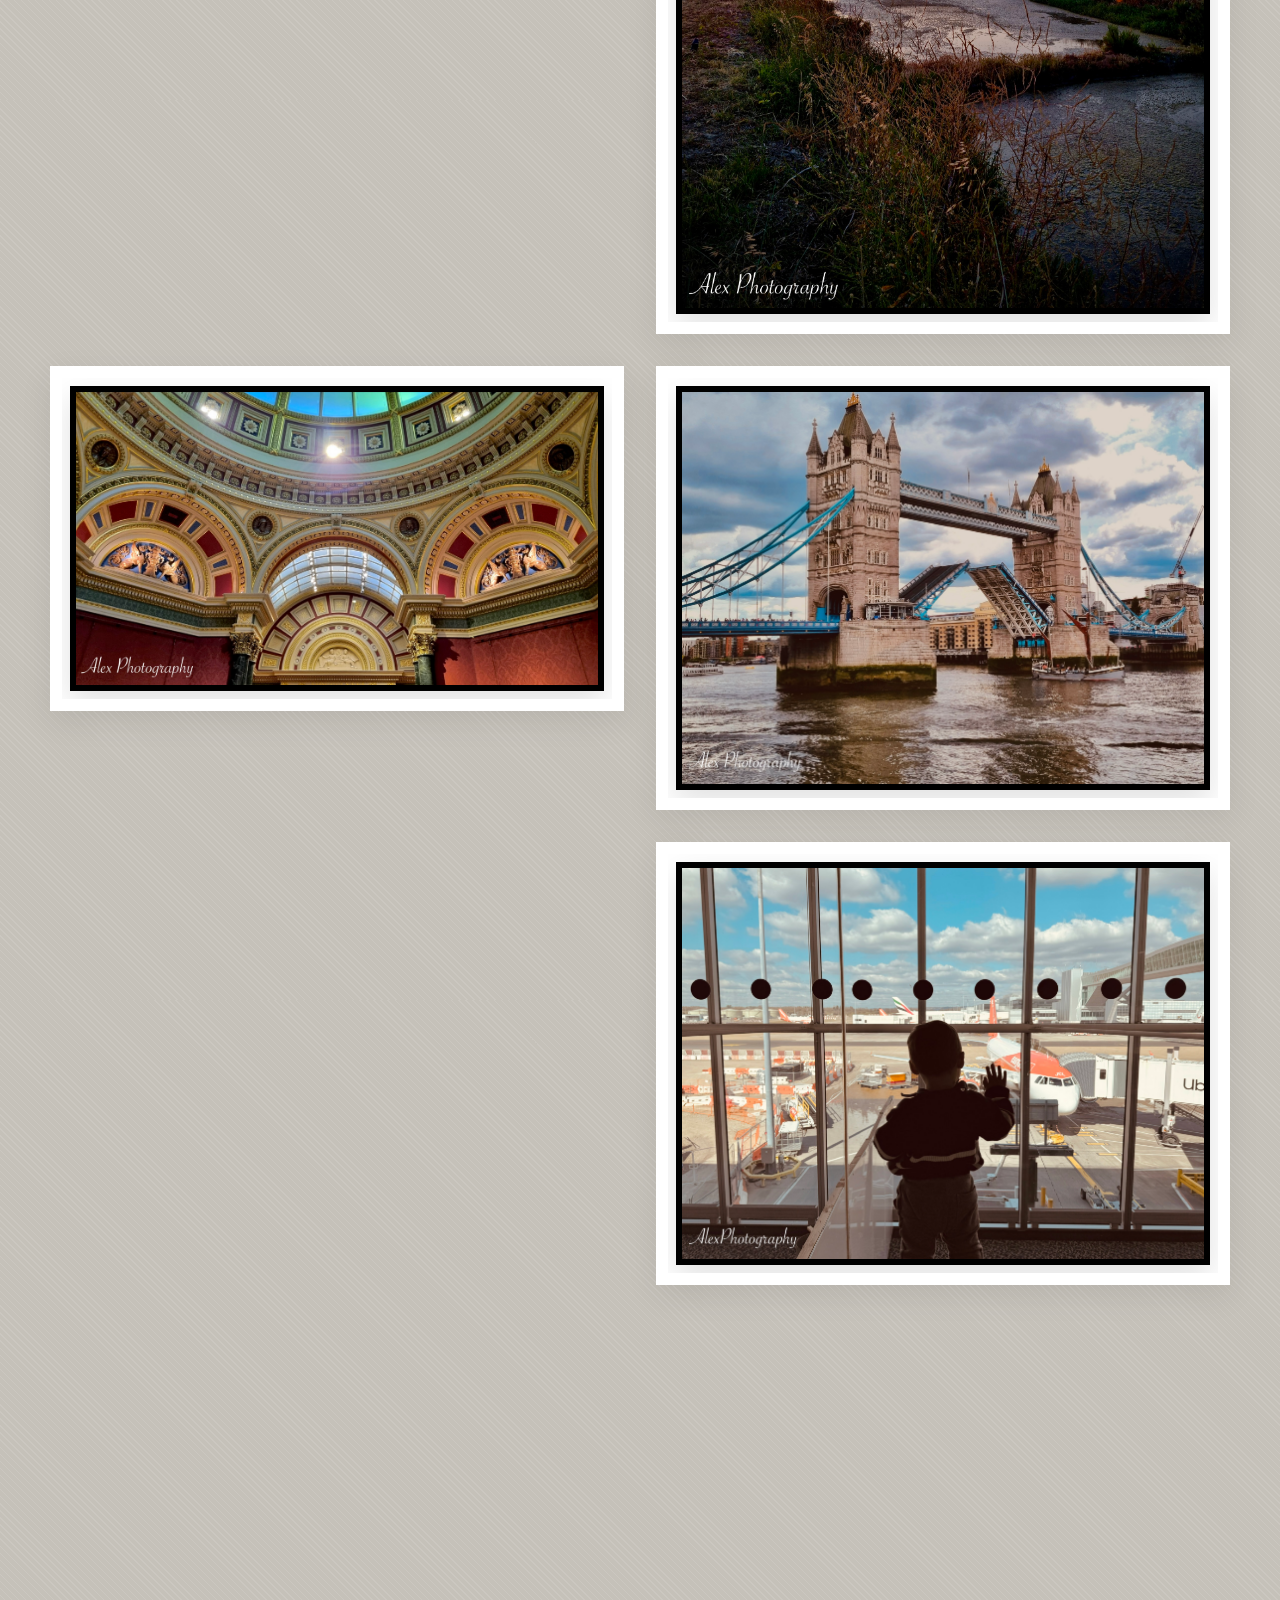
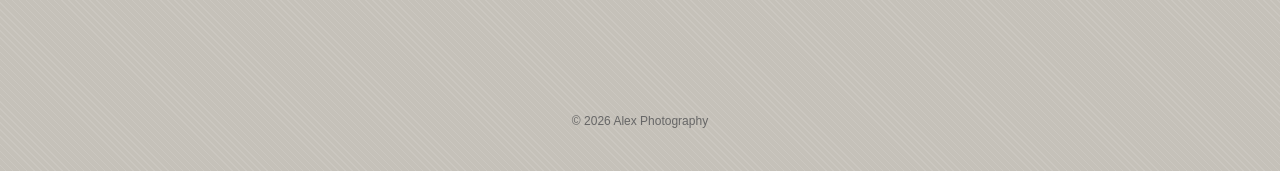
==== commit 065b774a: "Update index.html" ====
--- a/index.html
+++ b/index.html
@@ -247,6 +247,16 @@
        data-location="Kew Garden, London">
   <div class="location-label">Kew Garden, London</div>
 </div>
+
+<!-- 28 -->
+<div class="image-frame fade-in">
+  <img class="zoomable" src="assets/images/Soren Looking At Plane.jpeg" alt="Soren Gatwick"
+       data-location="Gatwick Airport, London">
+  <div class="location-label">Gatwick Airport, London</div>
+</div>
+      
+      
+      
       
 
     </div>
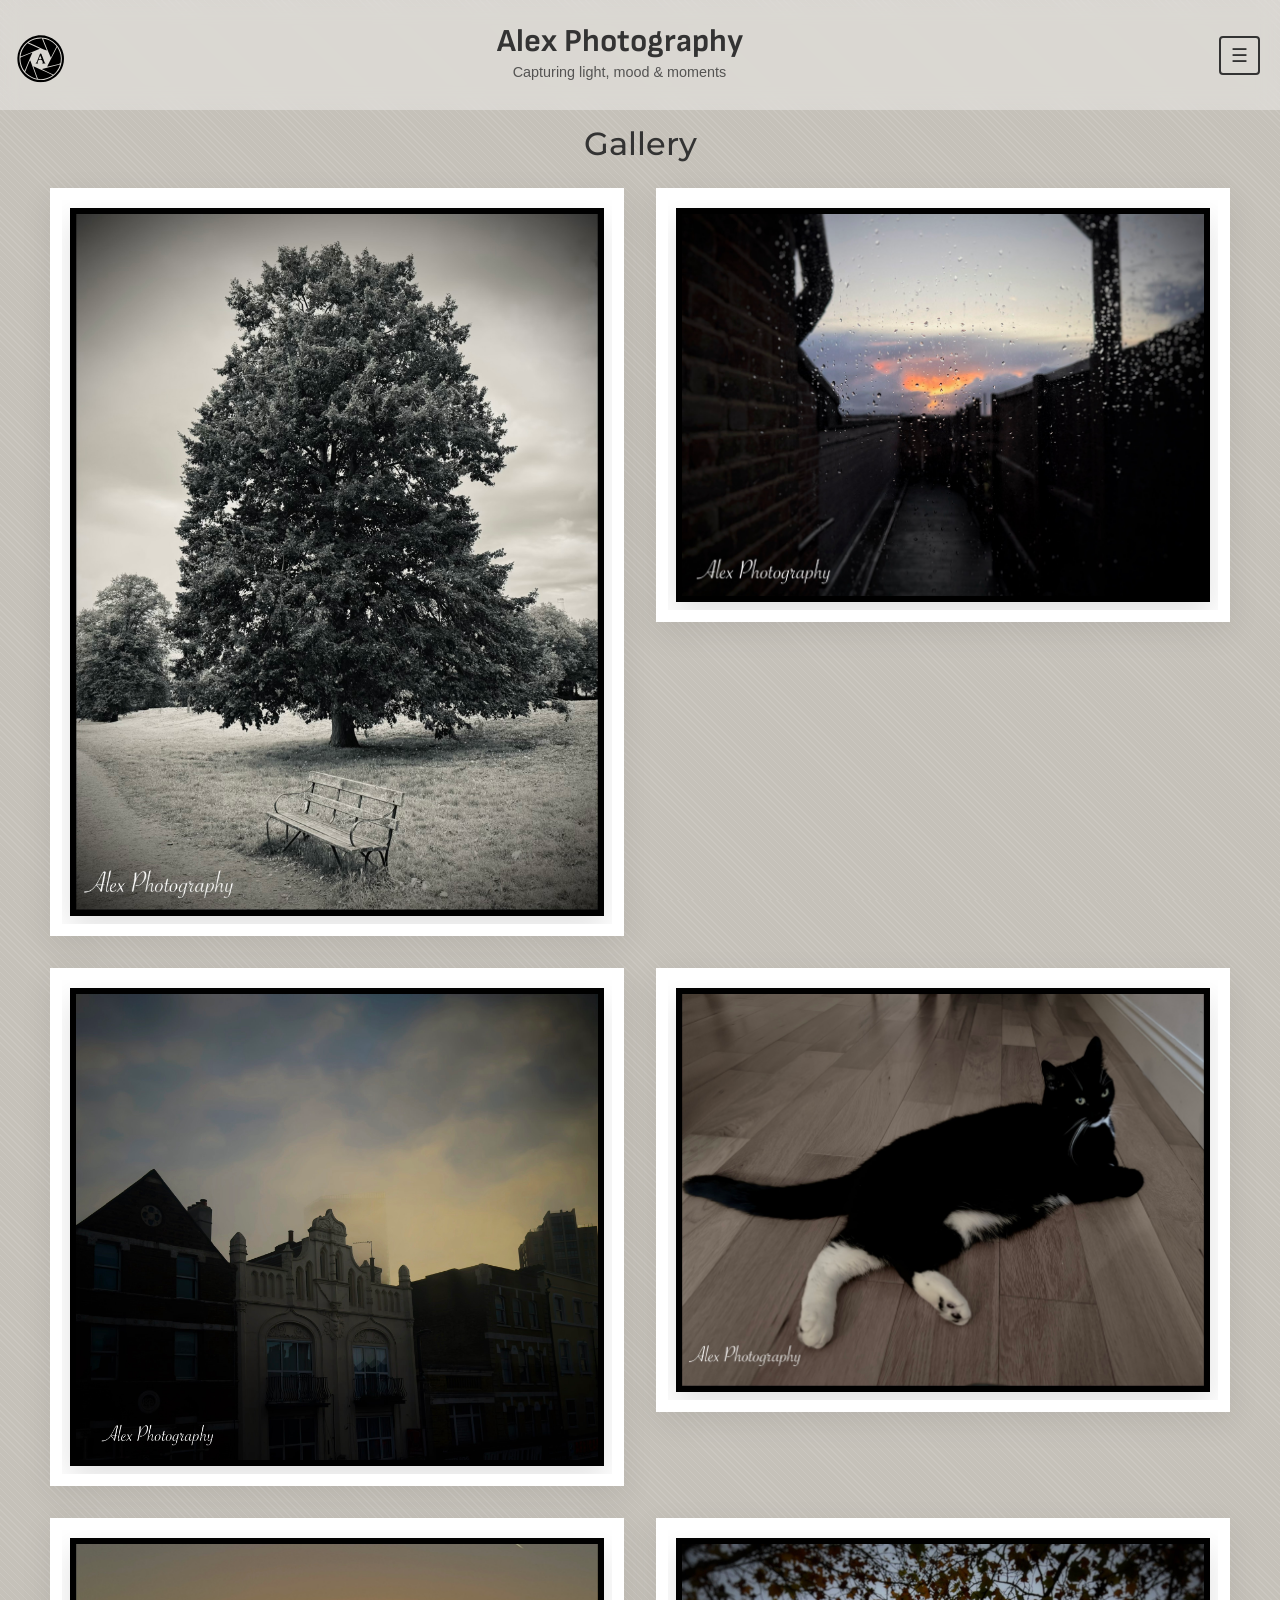
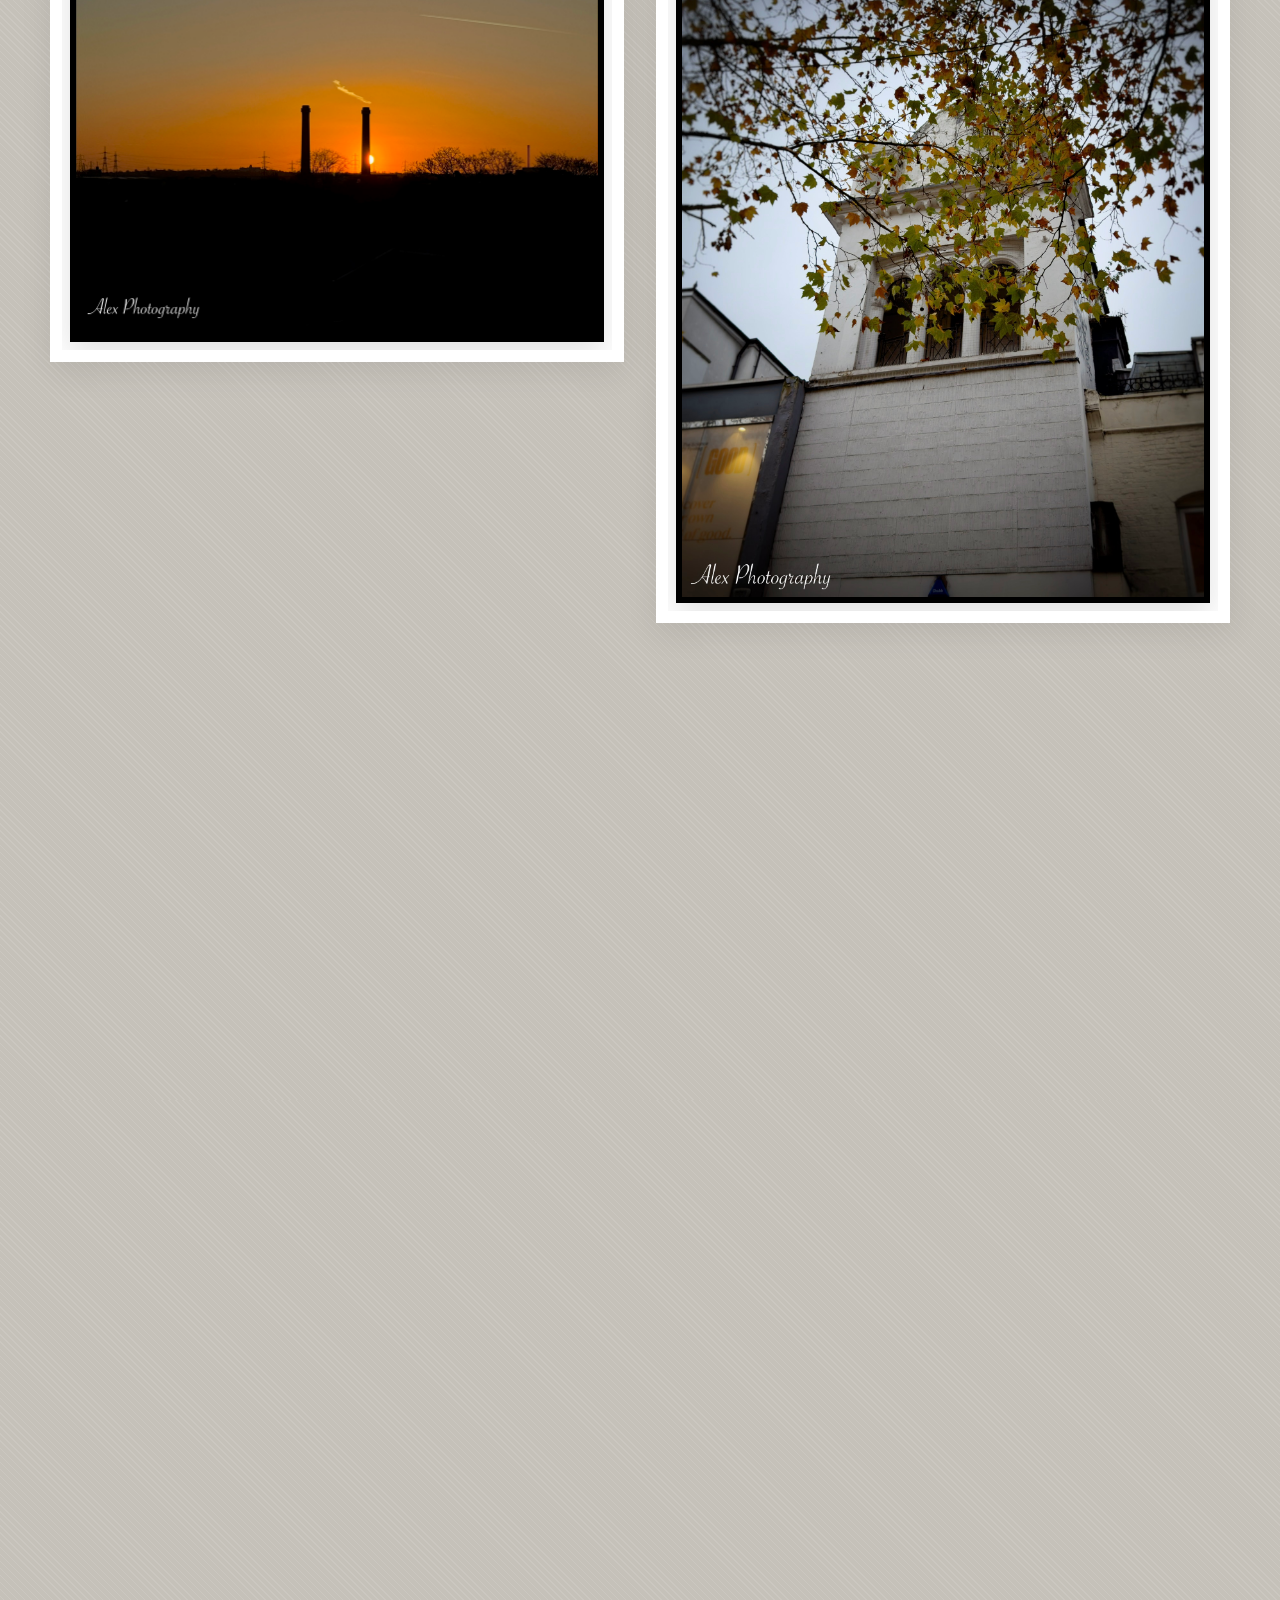
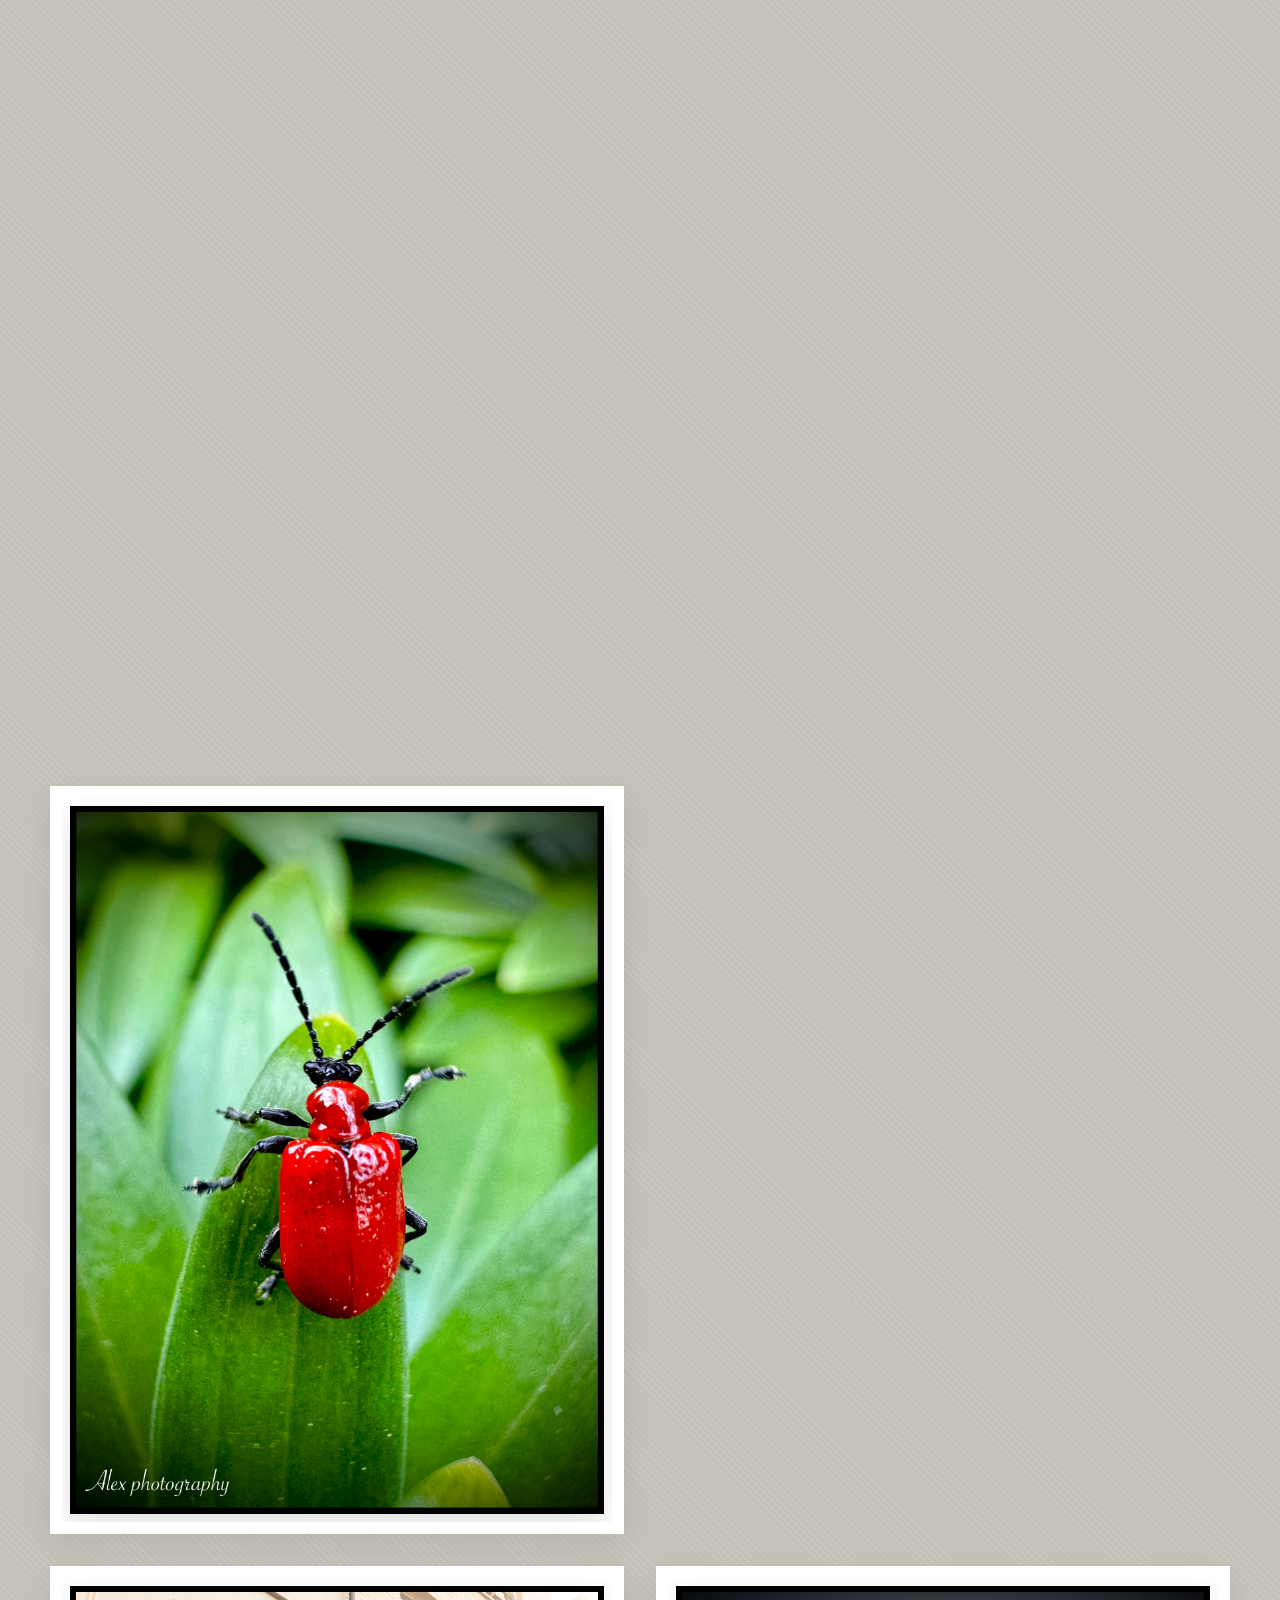
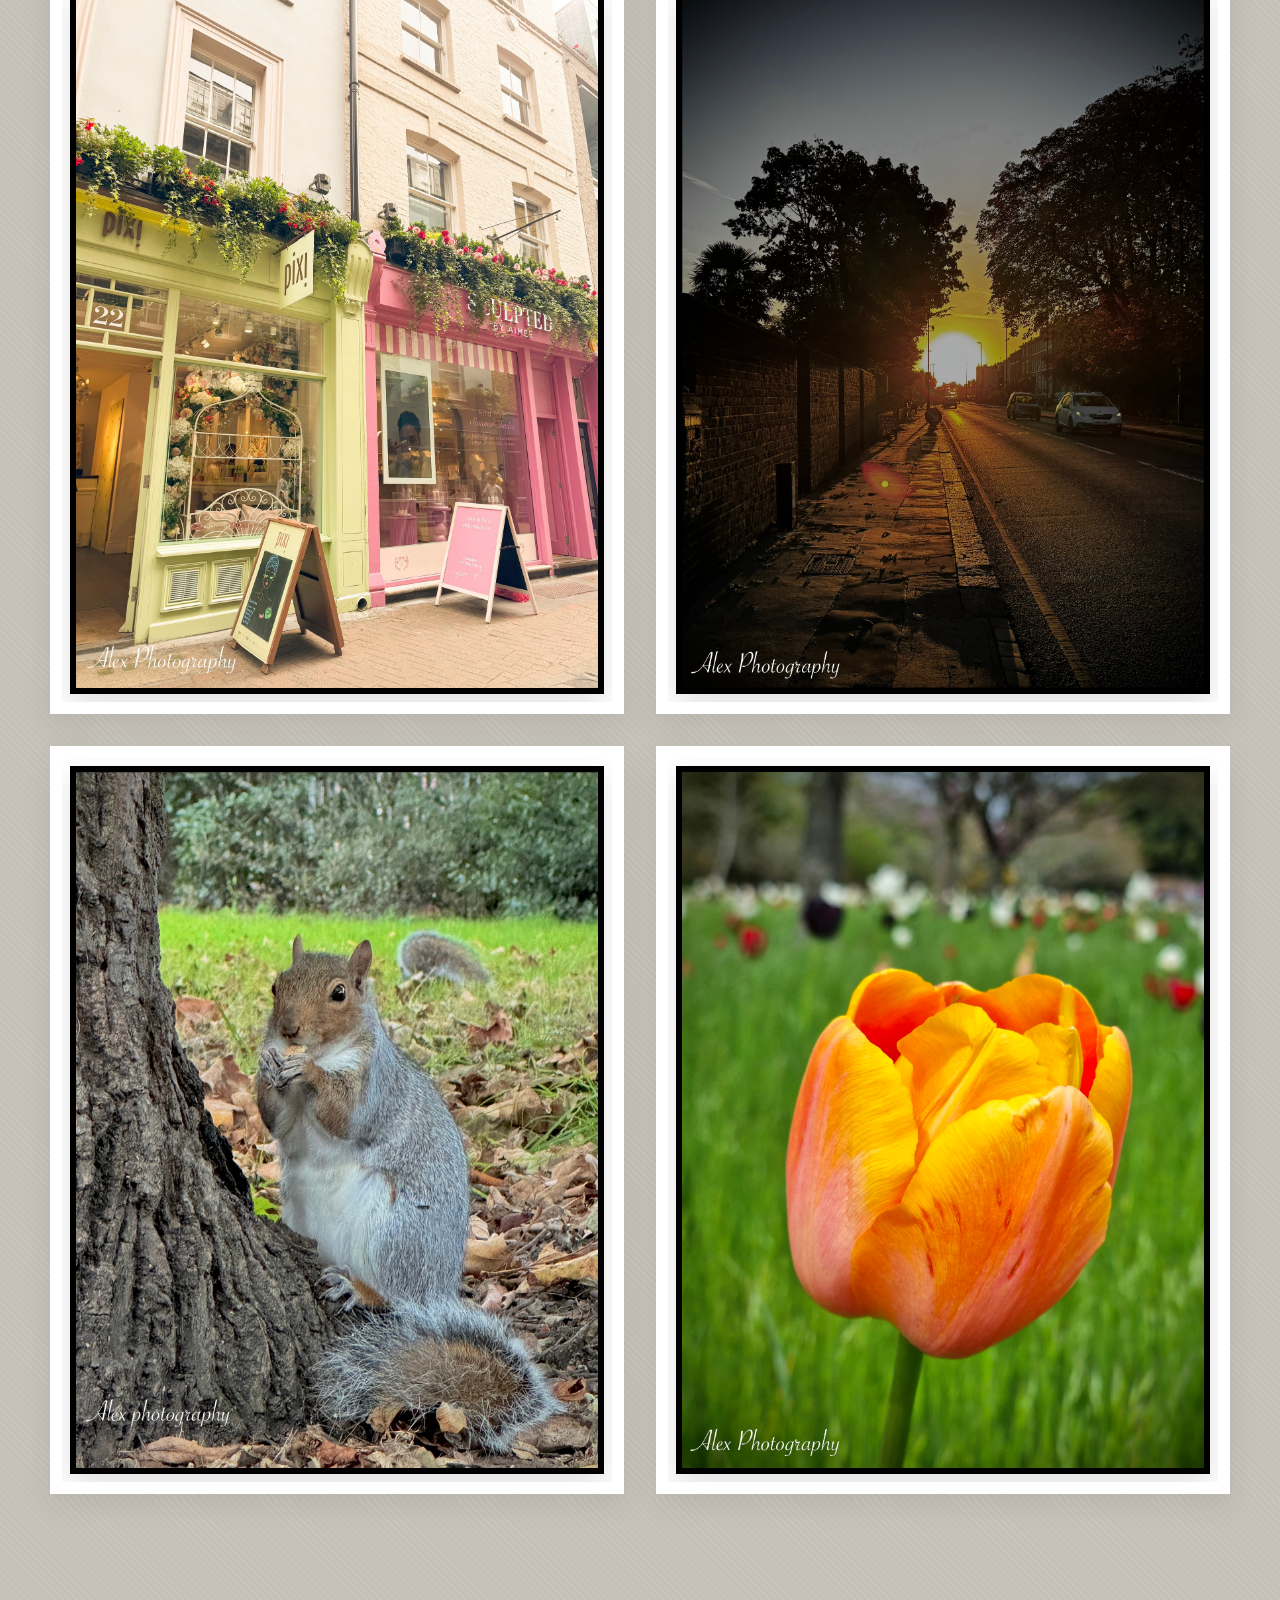
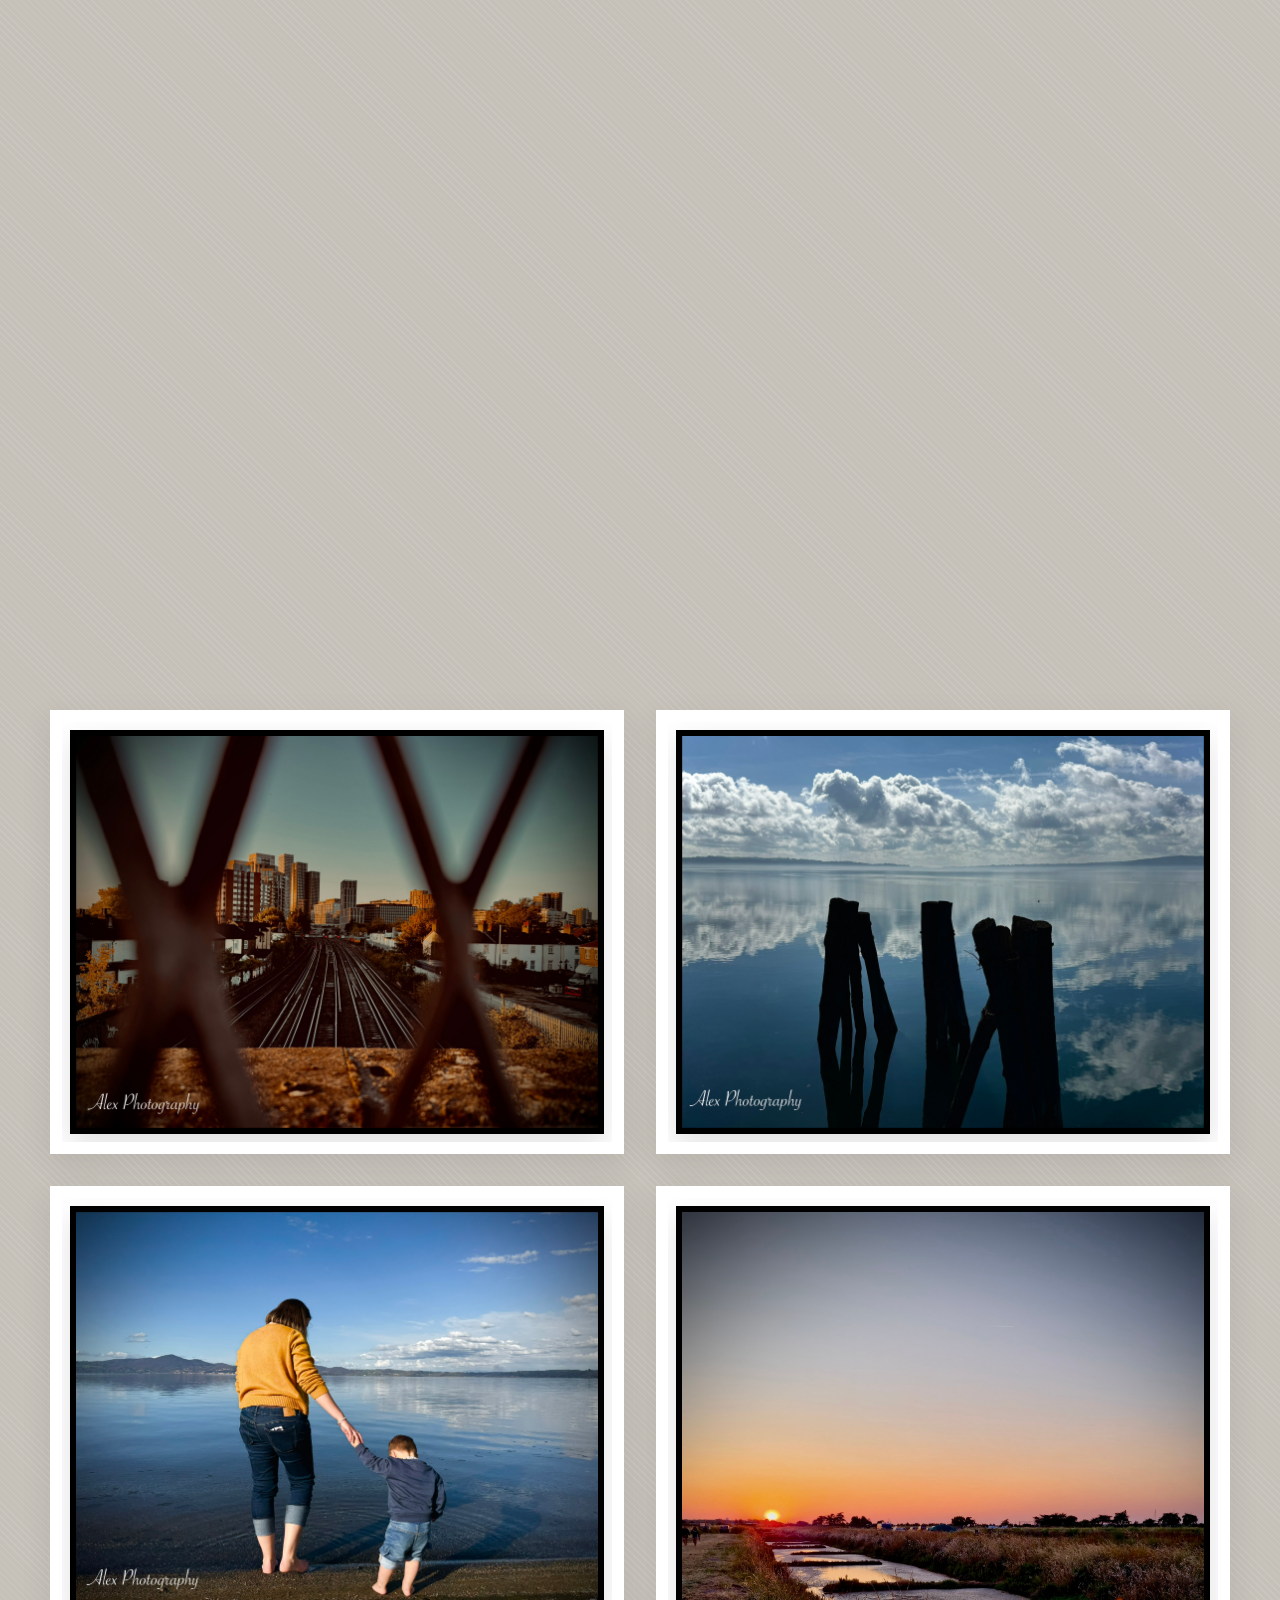
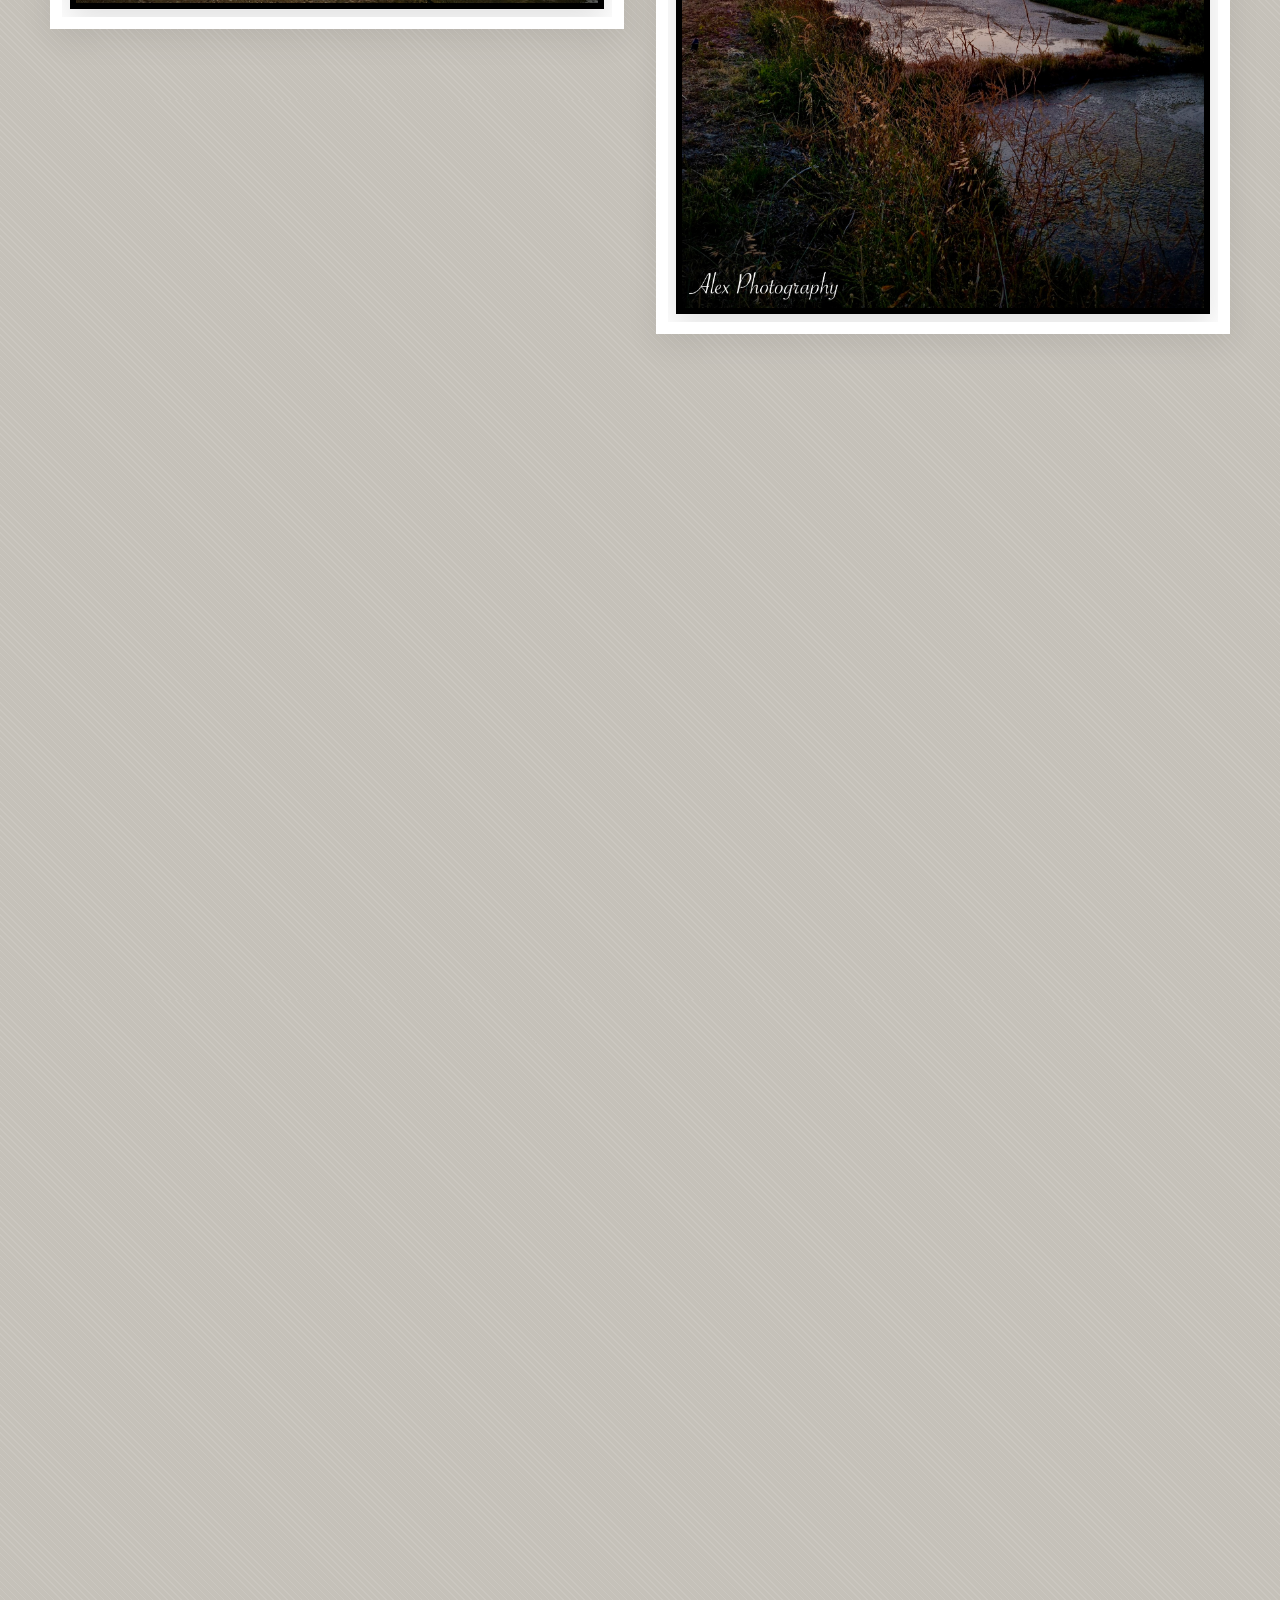
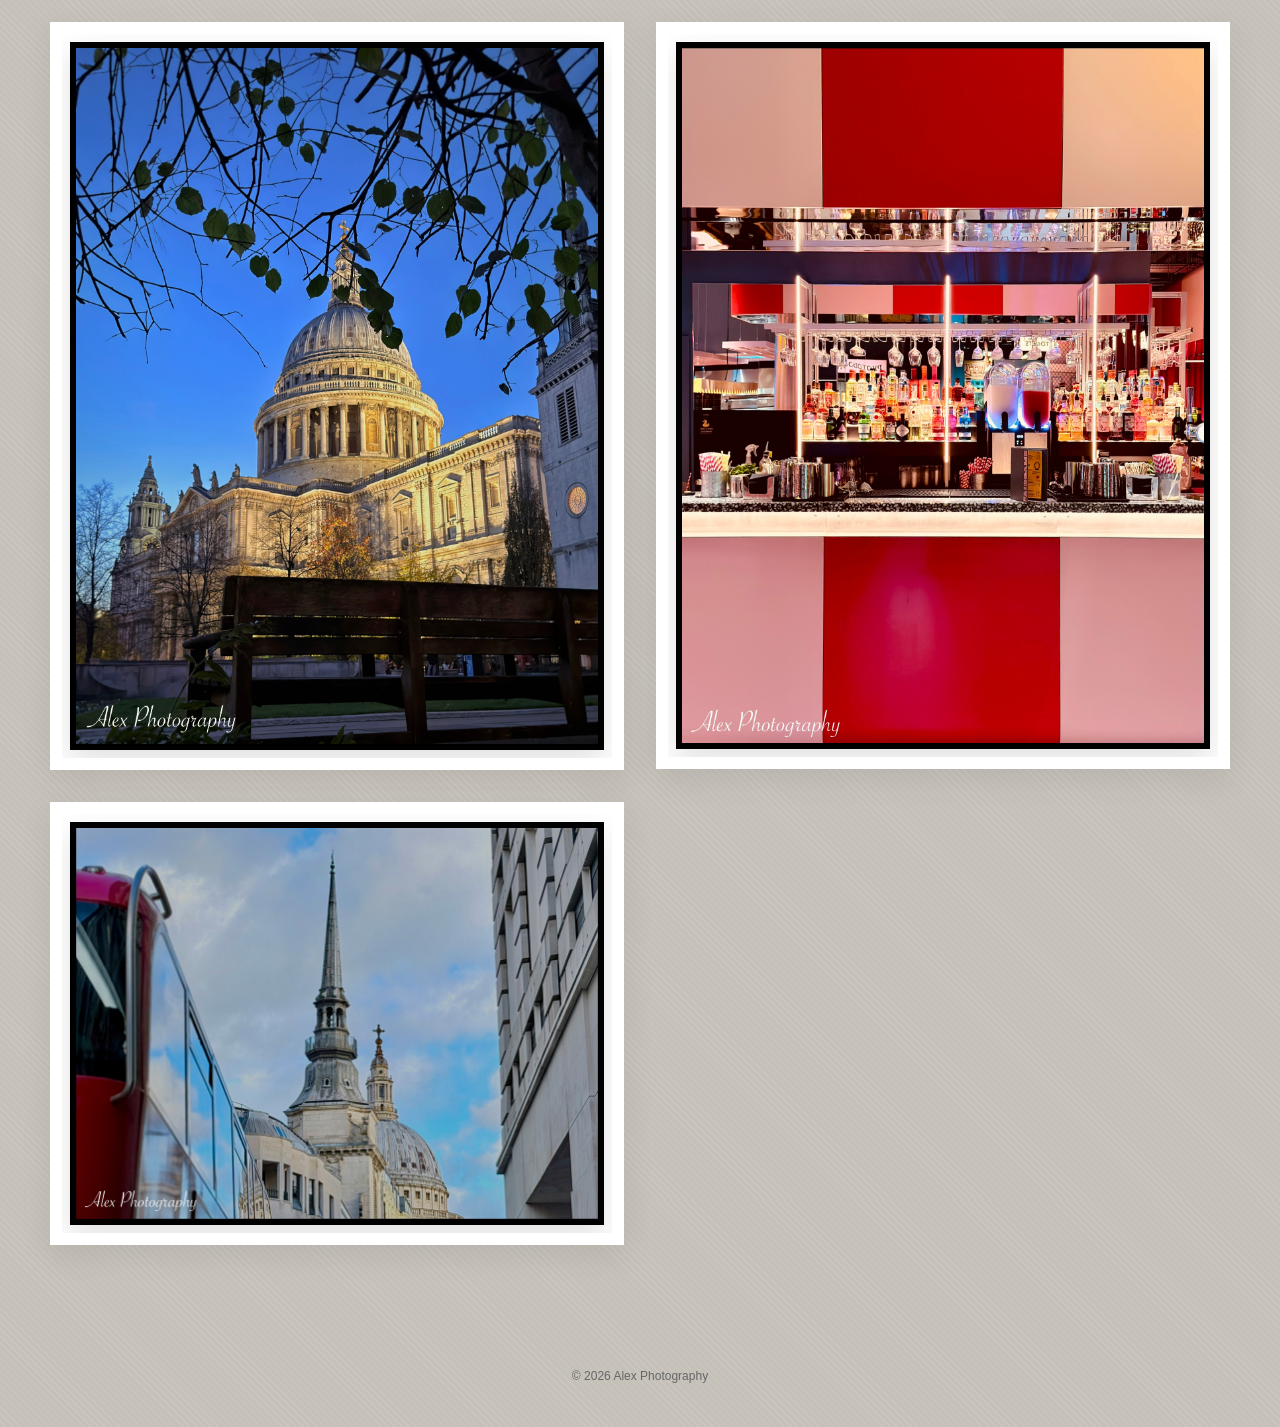
==== commit f3690dbe: "Update index.html" ====
--- a/index.html
+++ b/index.html
@@ -250,10 +250,32 @@
 
 <!-- 28 -->
 <div class="image-frame fade-in">
-  <img class="zoomable" src="assets/images/Soren Looking At Plane.jpeg" alt="Soren Gatwick"
-       data-location="Gatwick Airport, London">
-  <div class="location-label">Gatwick Airport, London</div>
-</div>
+  <img class="zoomable" src="assets/images/Green Car.jpeg" alt="Green Car"
+       data-location="London Blackfriars, London">
+  <div class="location-label">London Blackfriars, London</div>
+</div>
+
+<!-- 29 -->
+<div class="image-frame fade-in">
+  <img class="zoomable" src="assets/images/St Paul & Bench.jpeg" alt="At Paul & Bench"
+       data-location="St Paul's Cathedral, London">
+  <div class="location-label">St Paul's Cathedral, London</div>
+</div>
+
+<!-- 30 -->
+<div class="image-frame fade-in">
+  <img class="zoomable" src="assets/images/Bar Red.jpeg" alt="Bar Red"
+       data-location="Fairgame, London">
+  <div class="location-label">Fairgame, London</div>
+</div>
+
+<!-- 31 -->
+<div class="image-frame fade-in">
+  <img class="zoomable" src="assets/images/Bus and St Paul.jpeg" alt="Bus In Front St Paul"
+       data-location="St Paul's Cathedral, London">
+  <div class="location-label">St Paul's Cathedral, London</div>
+</div>
+
       
       
       
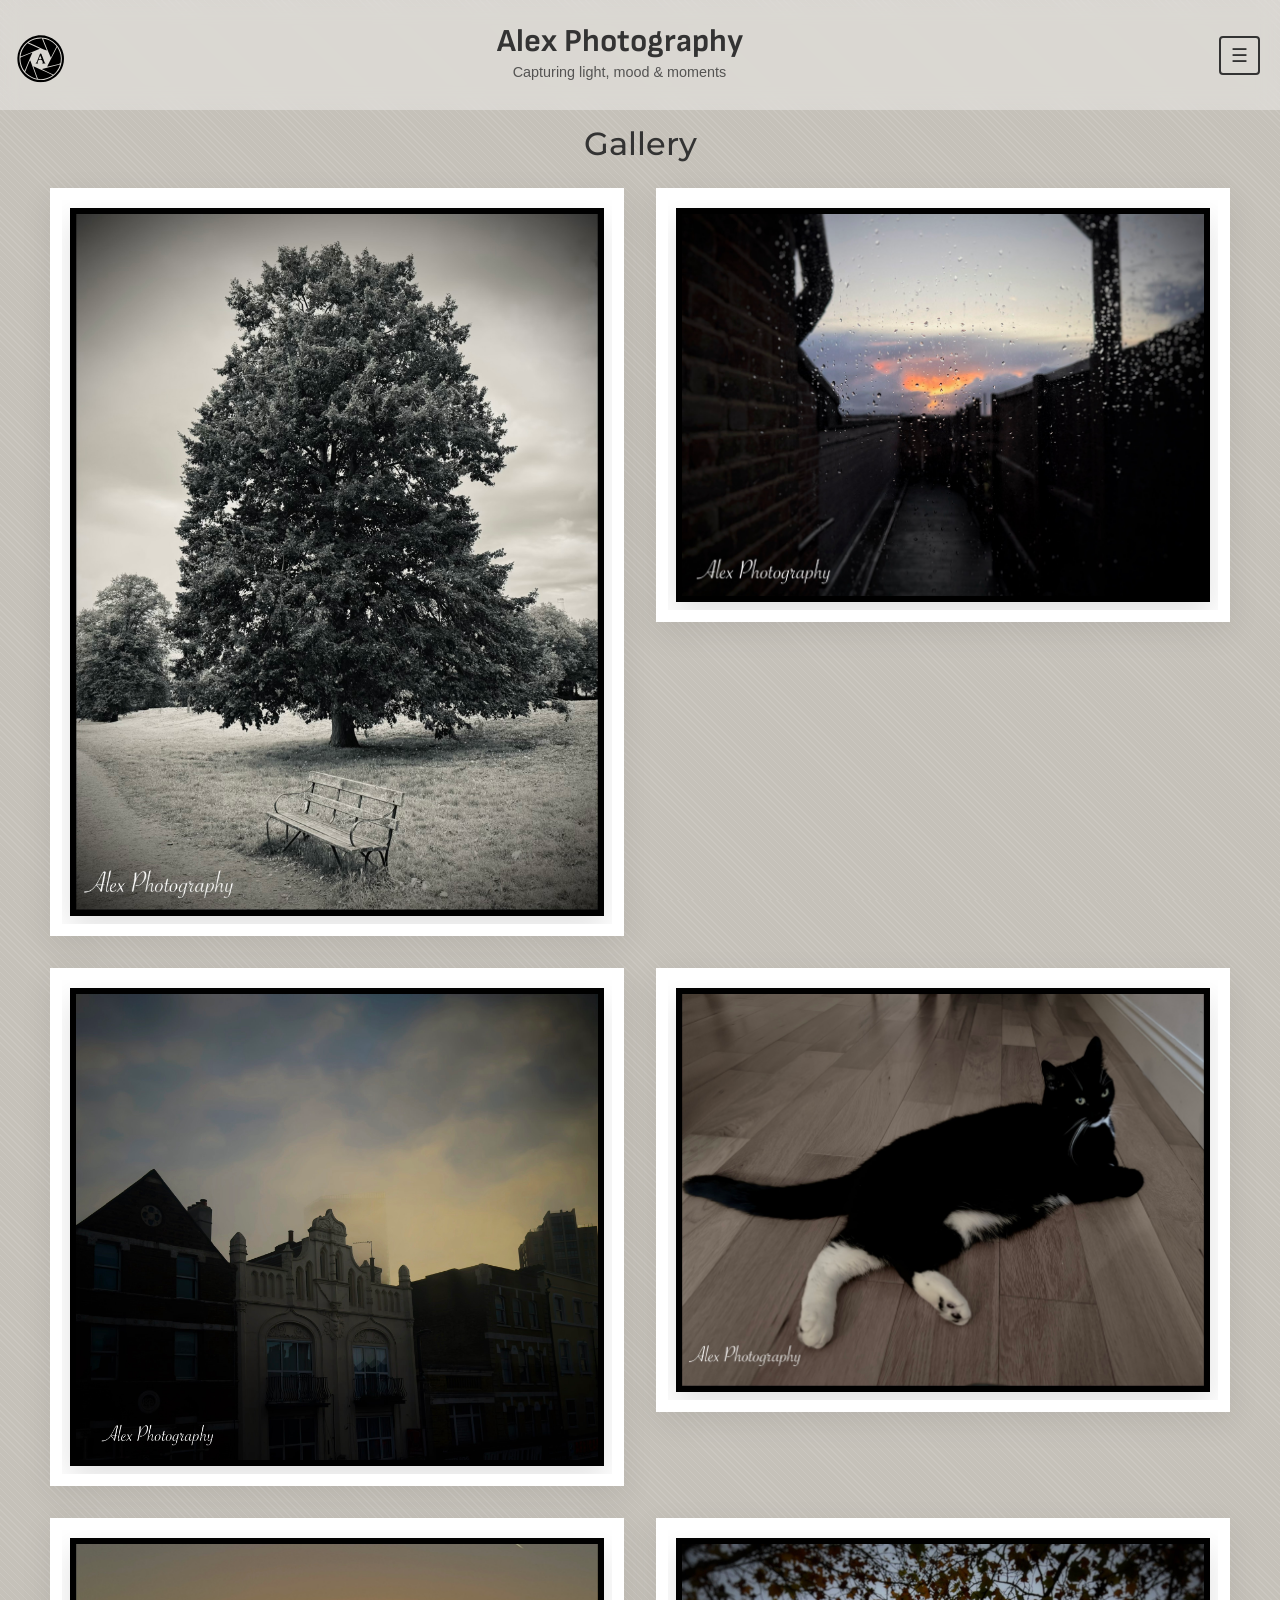
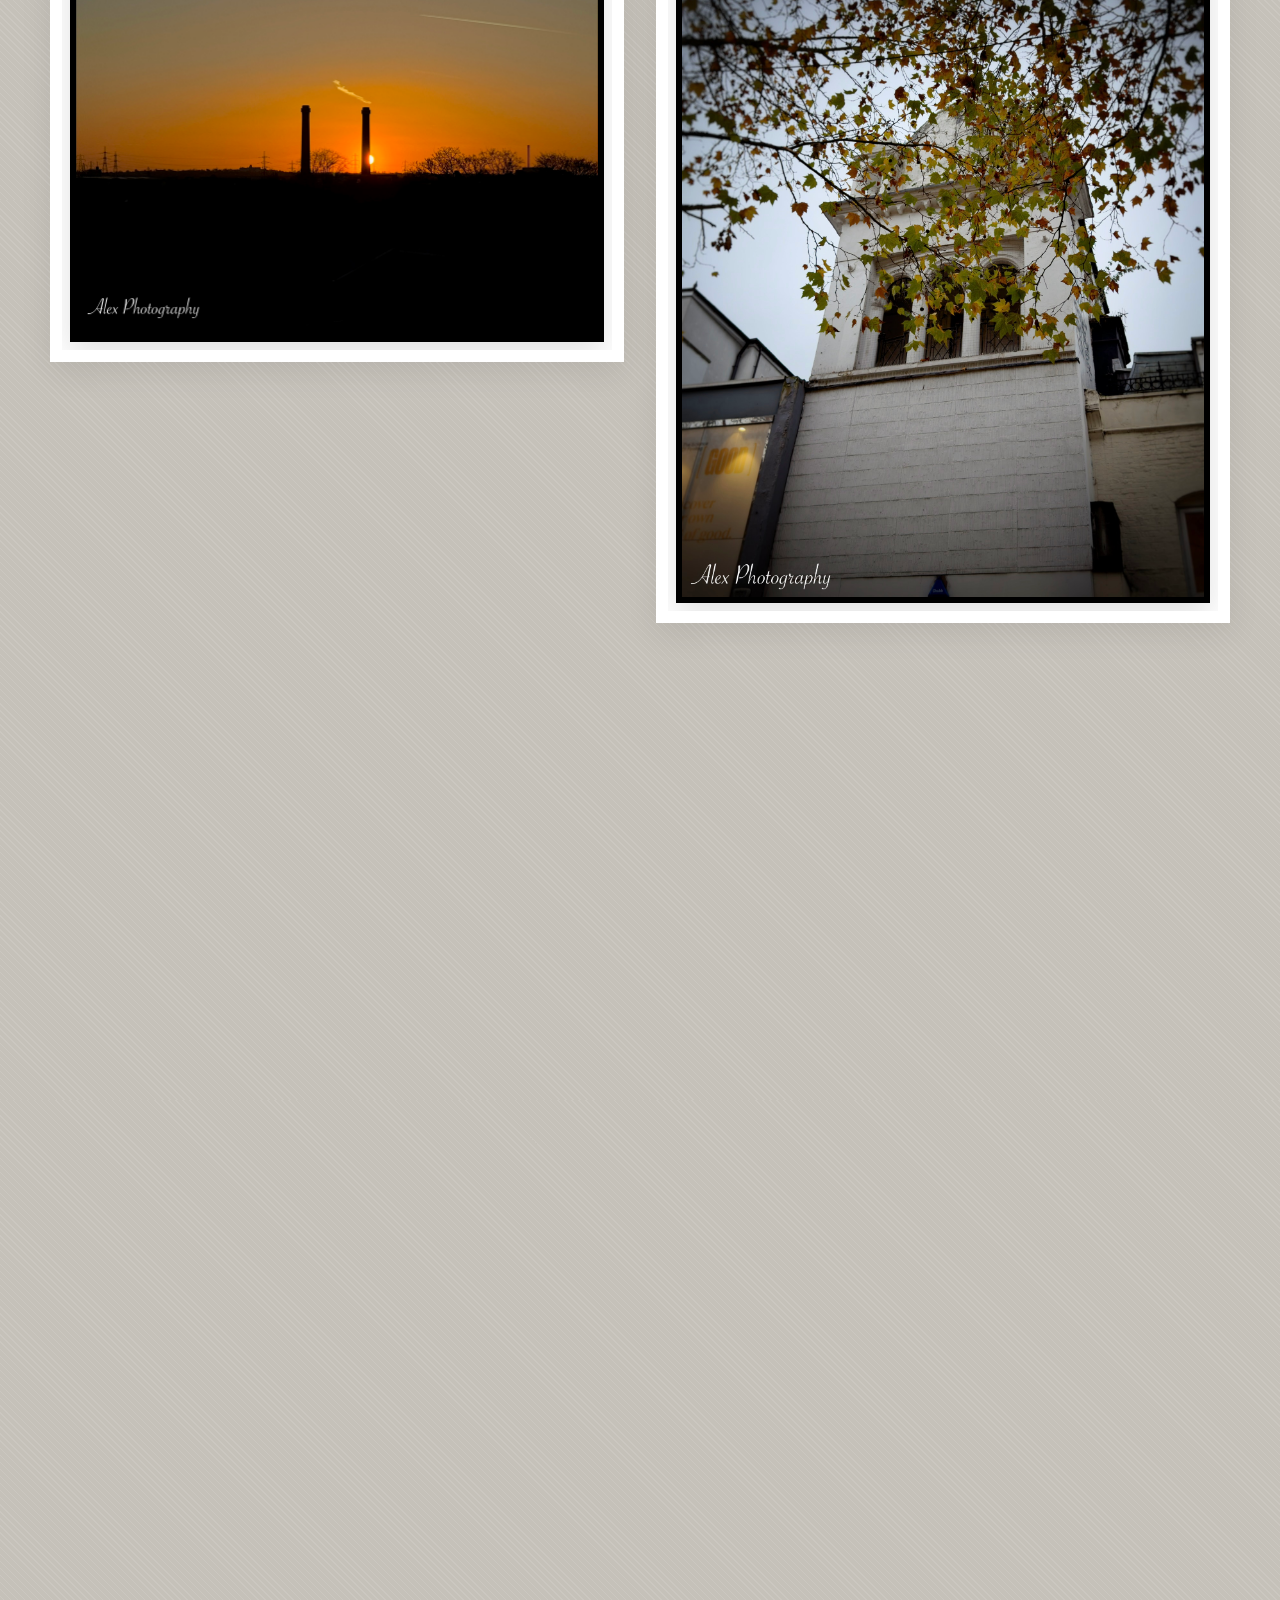
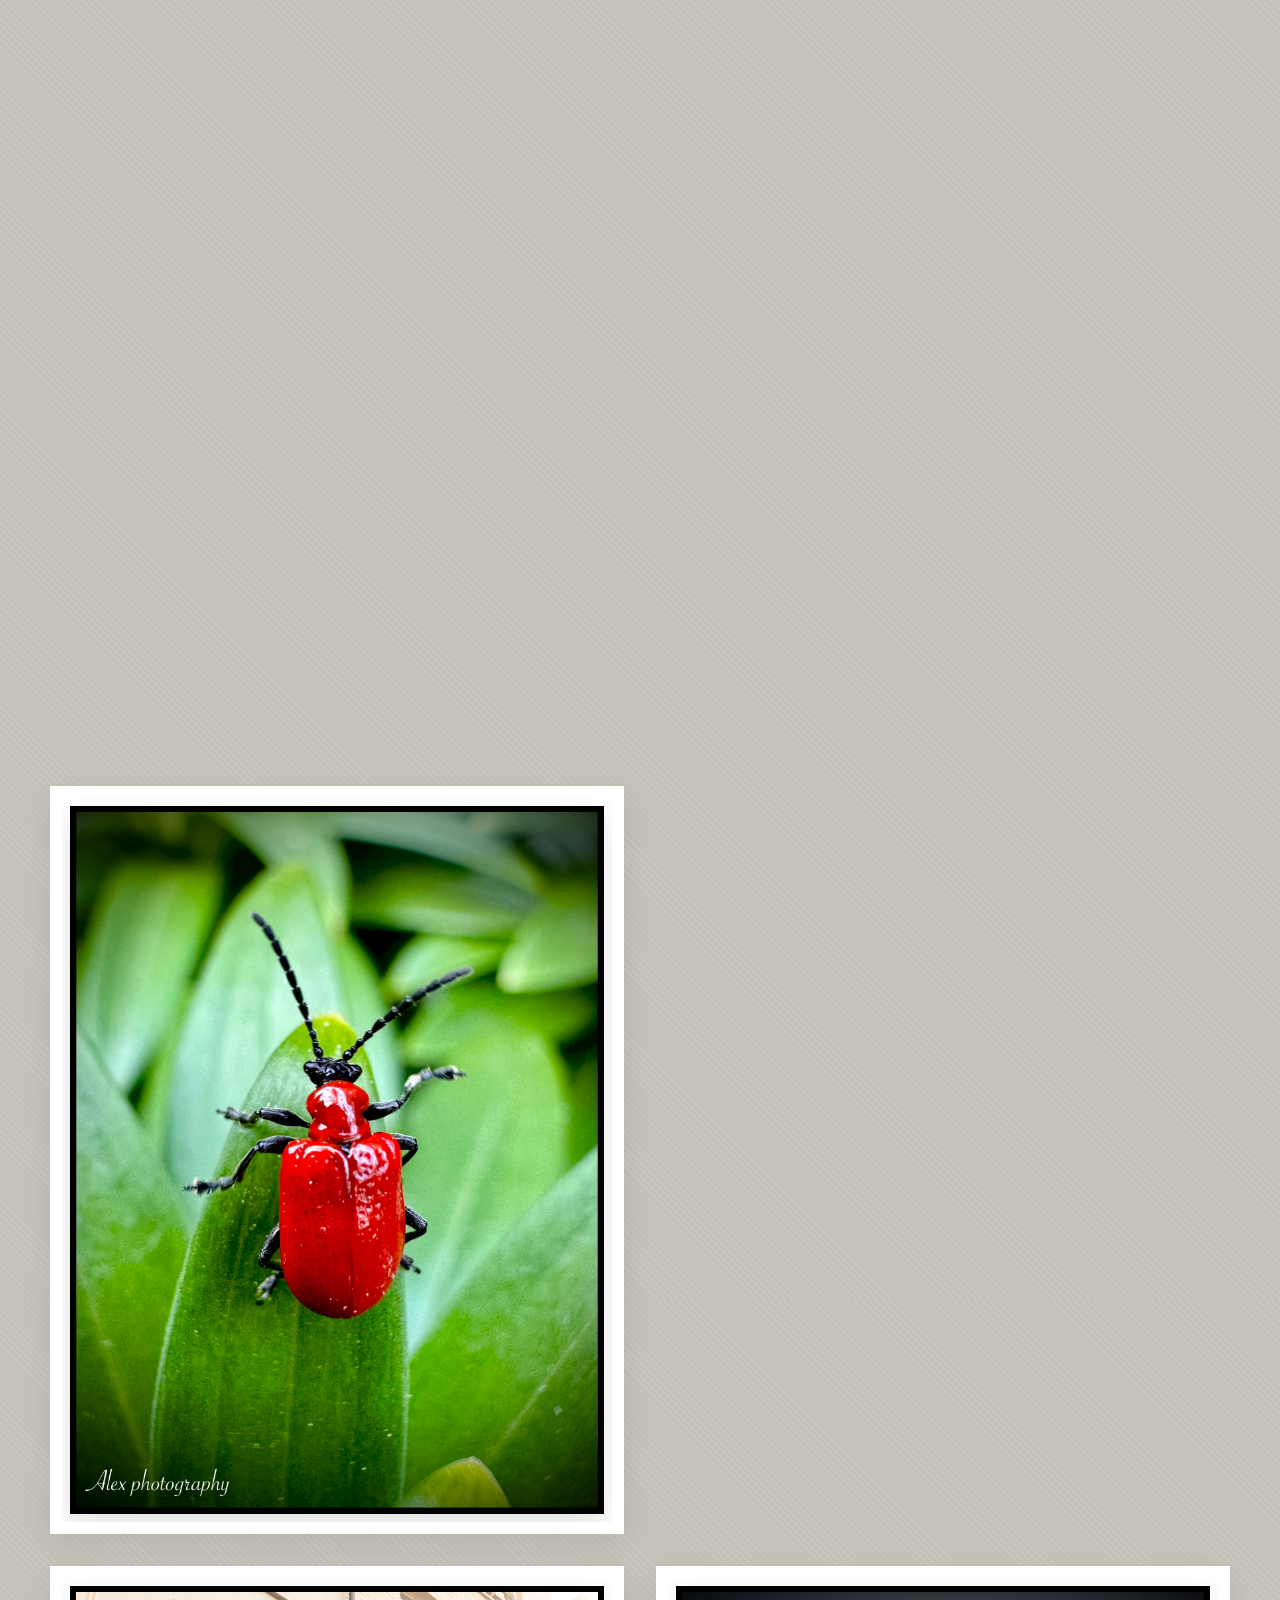
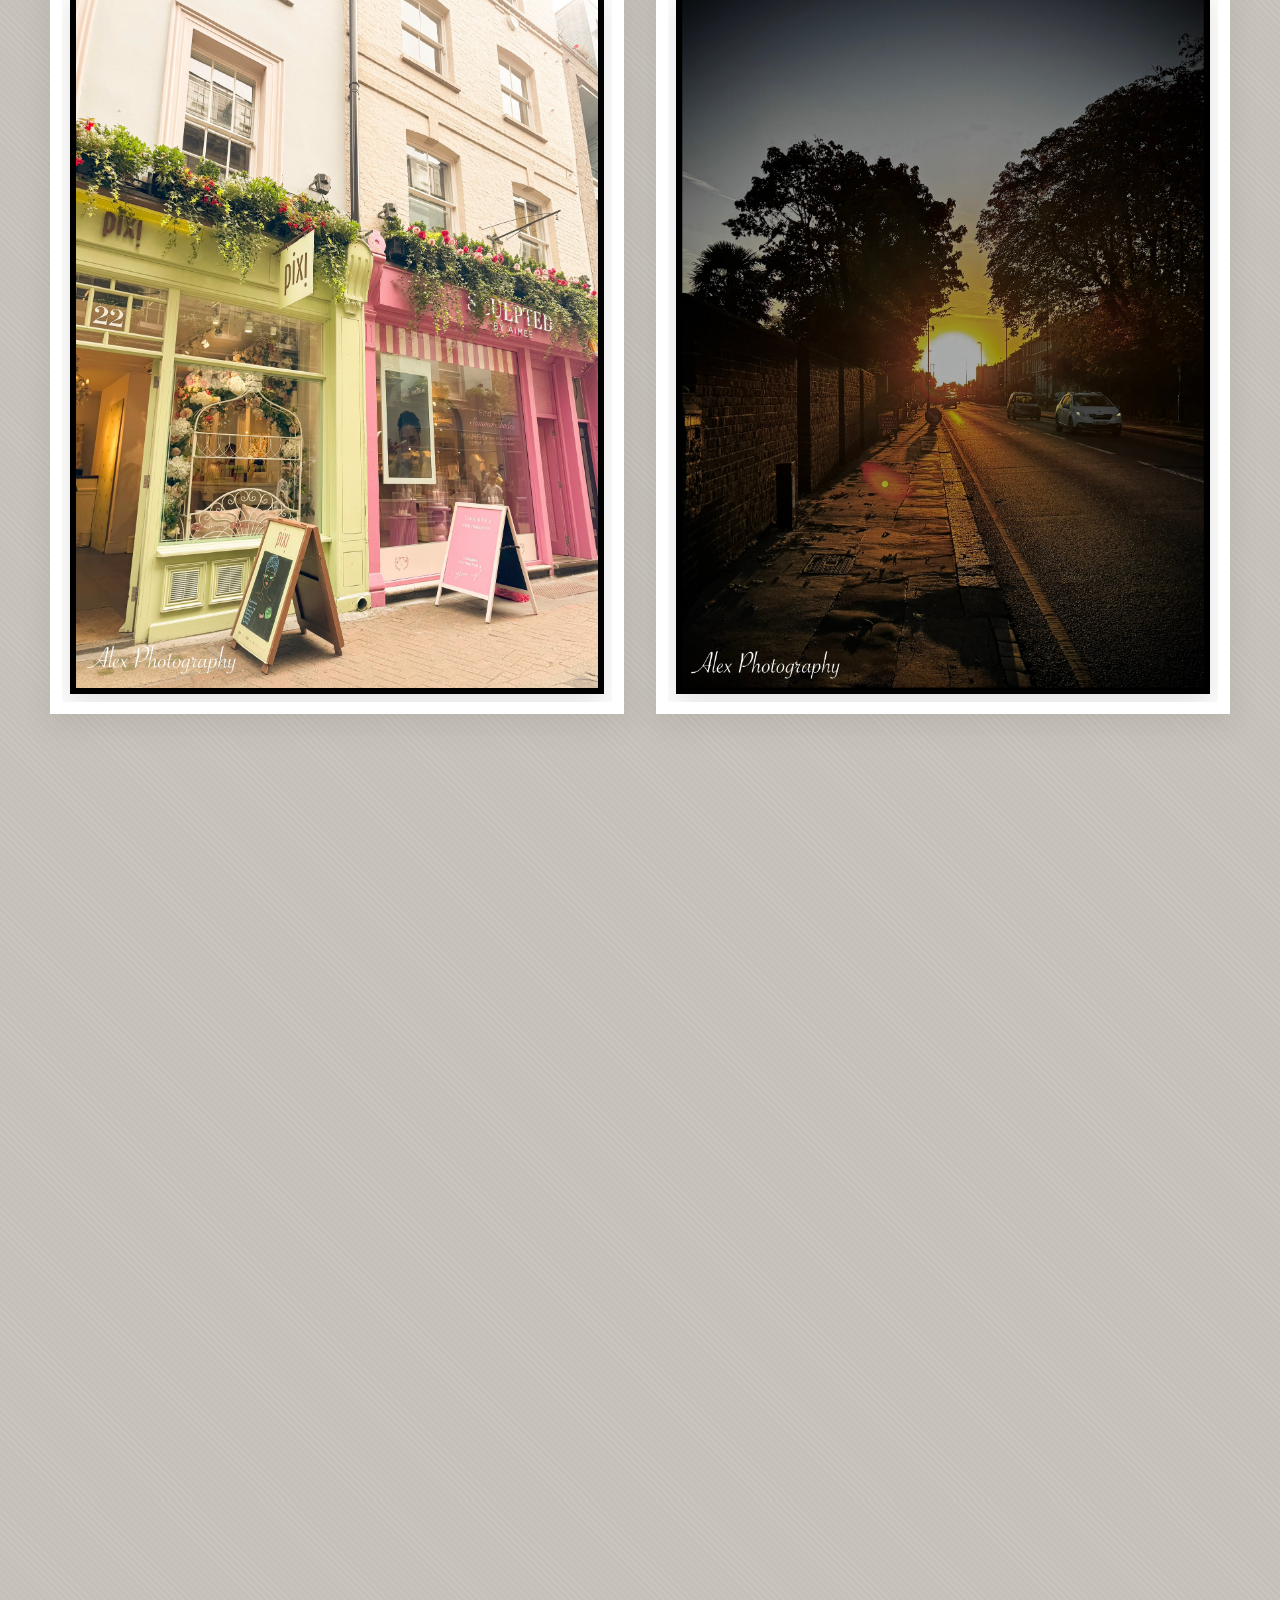
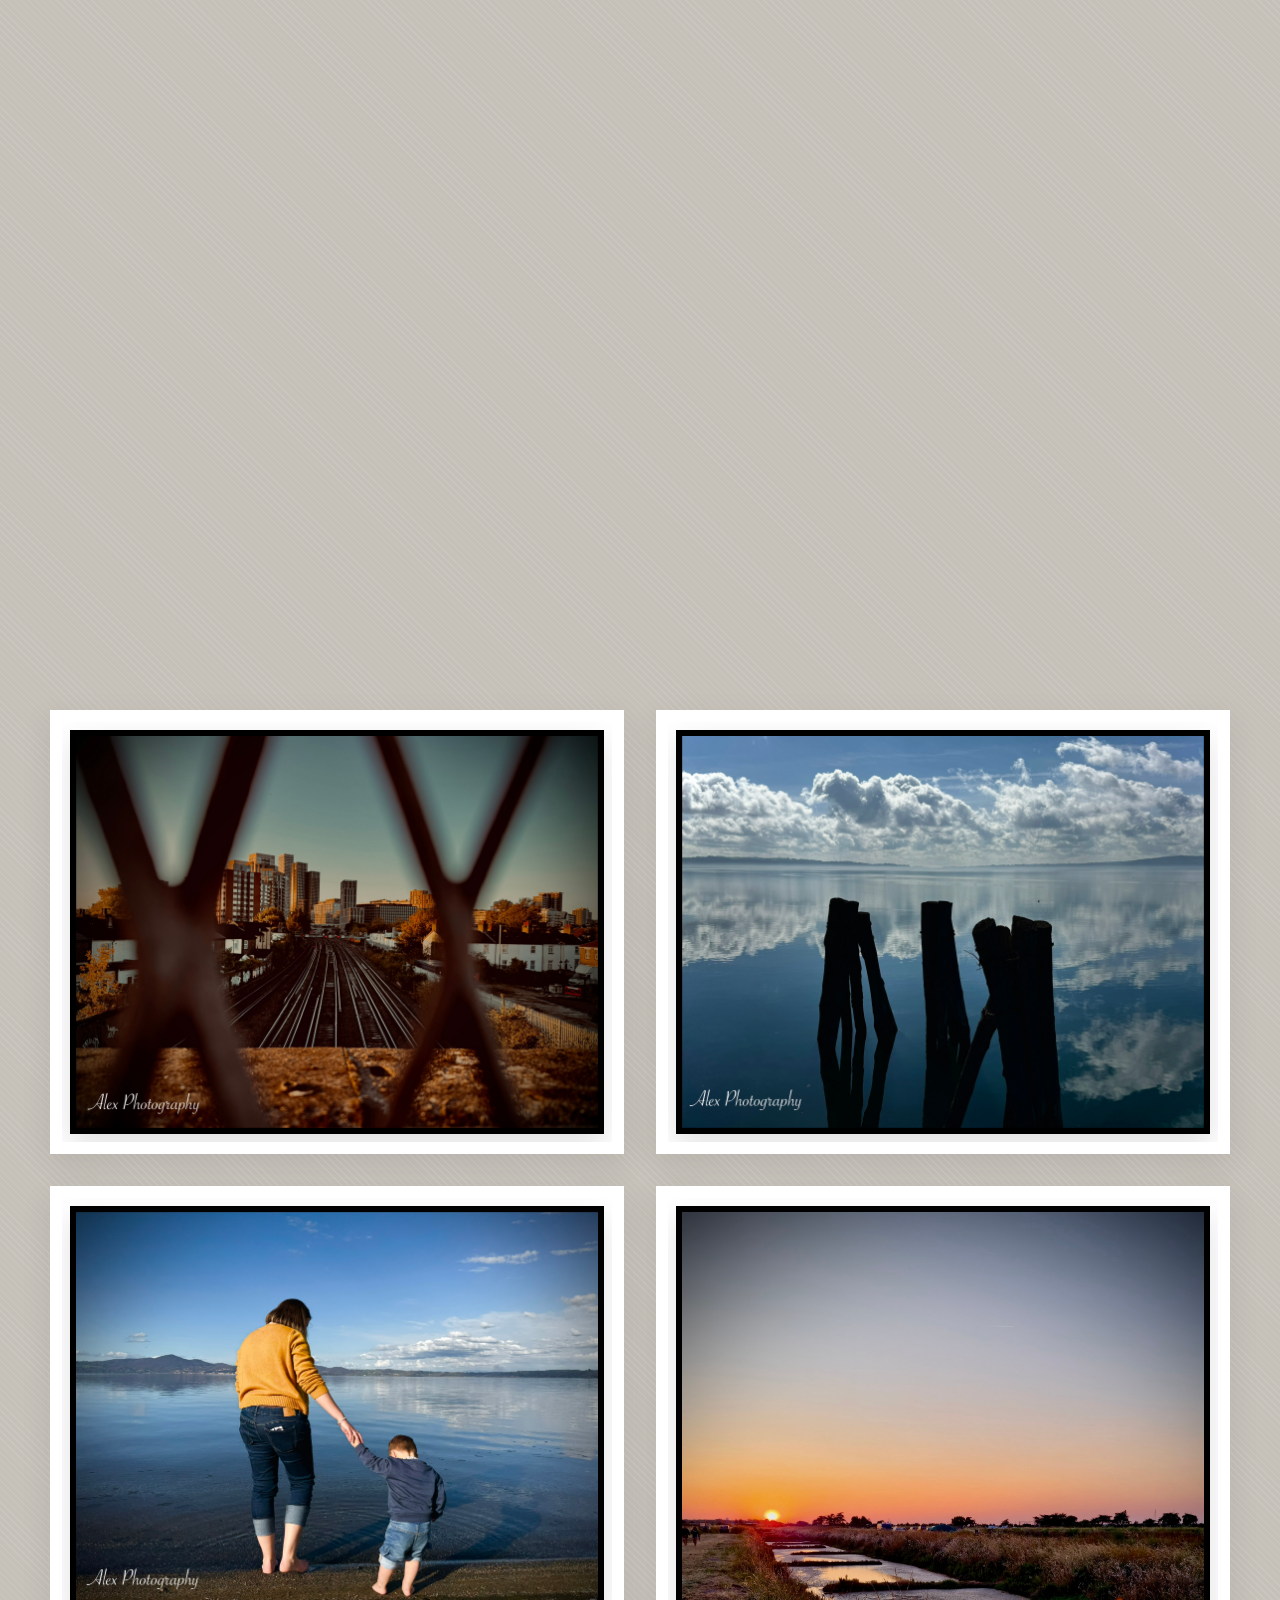
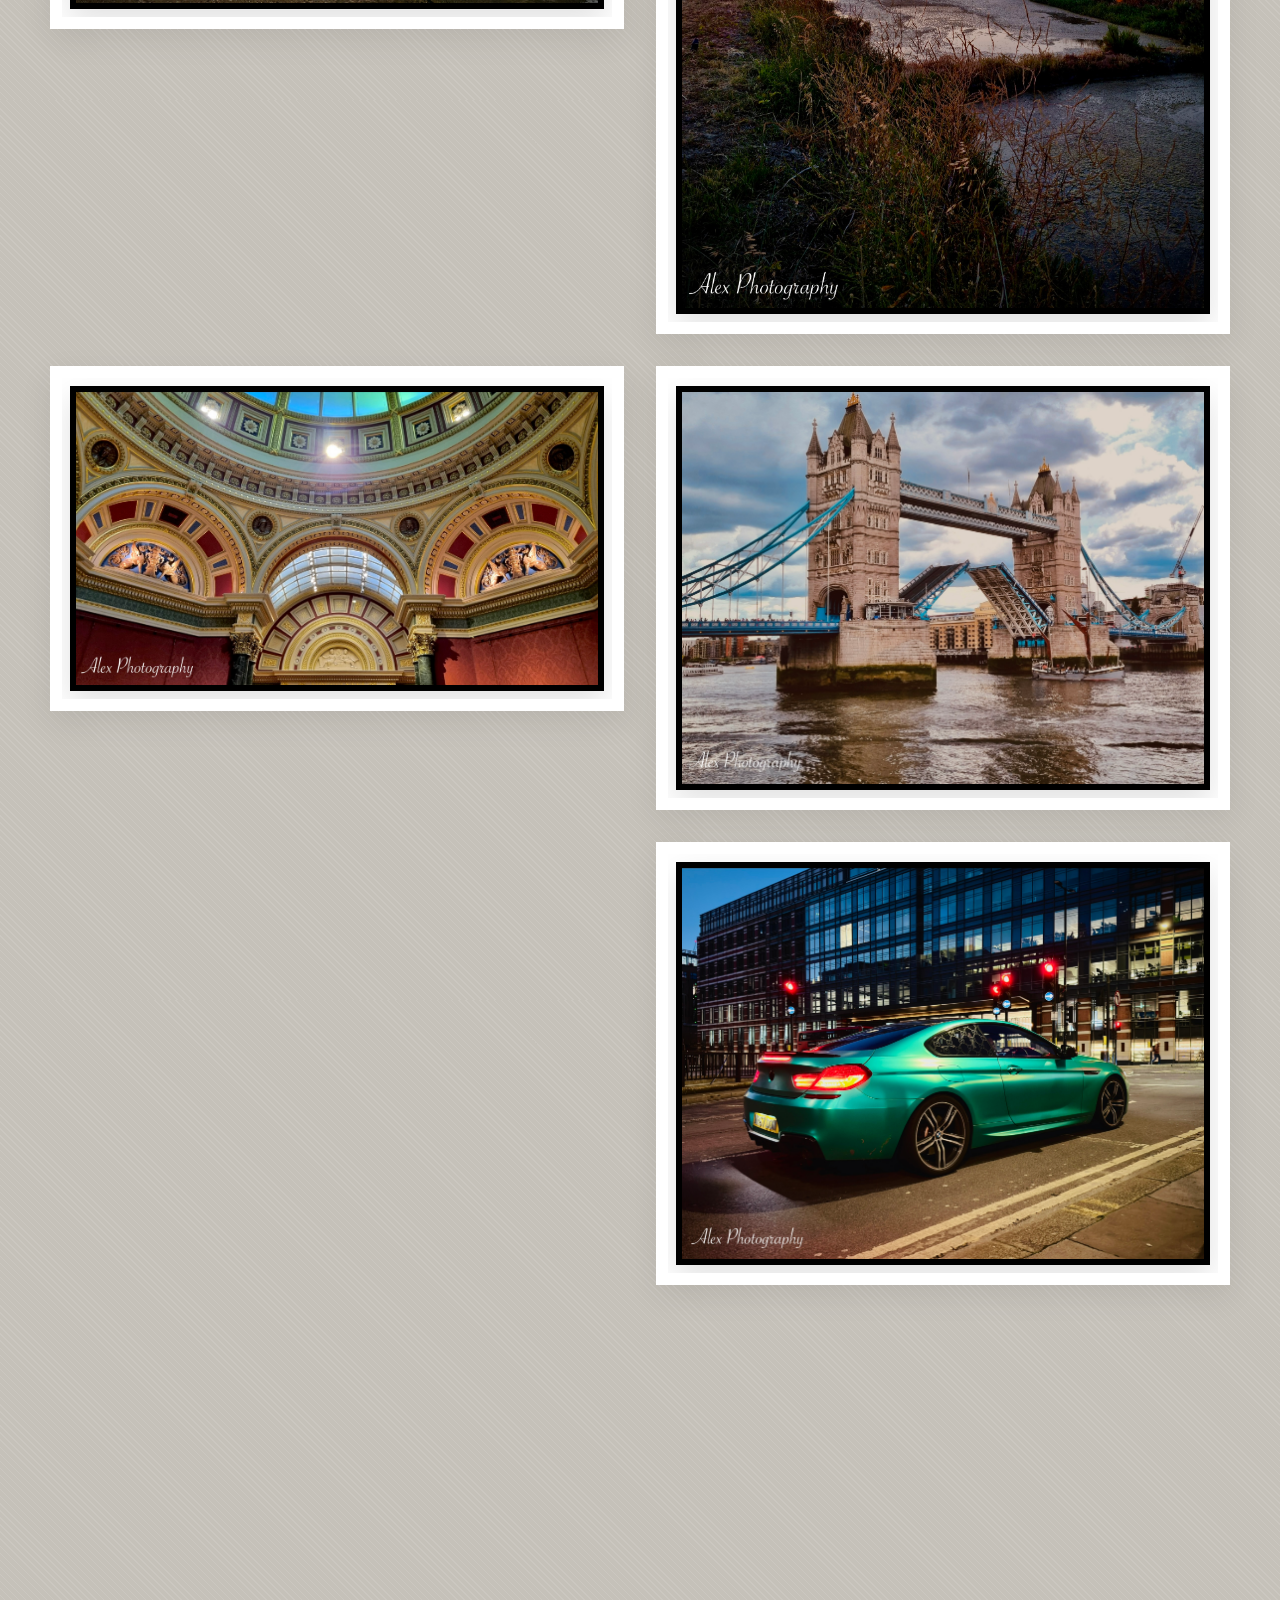
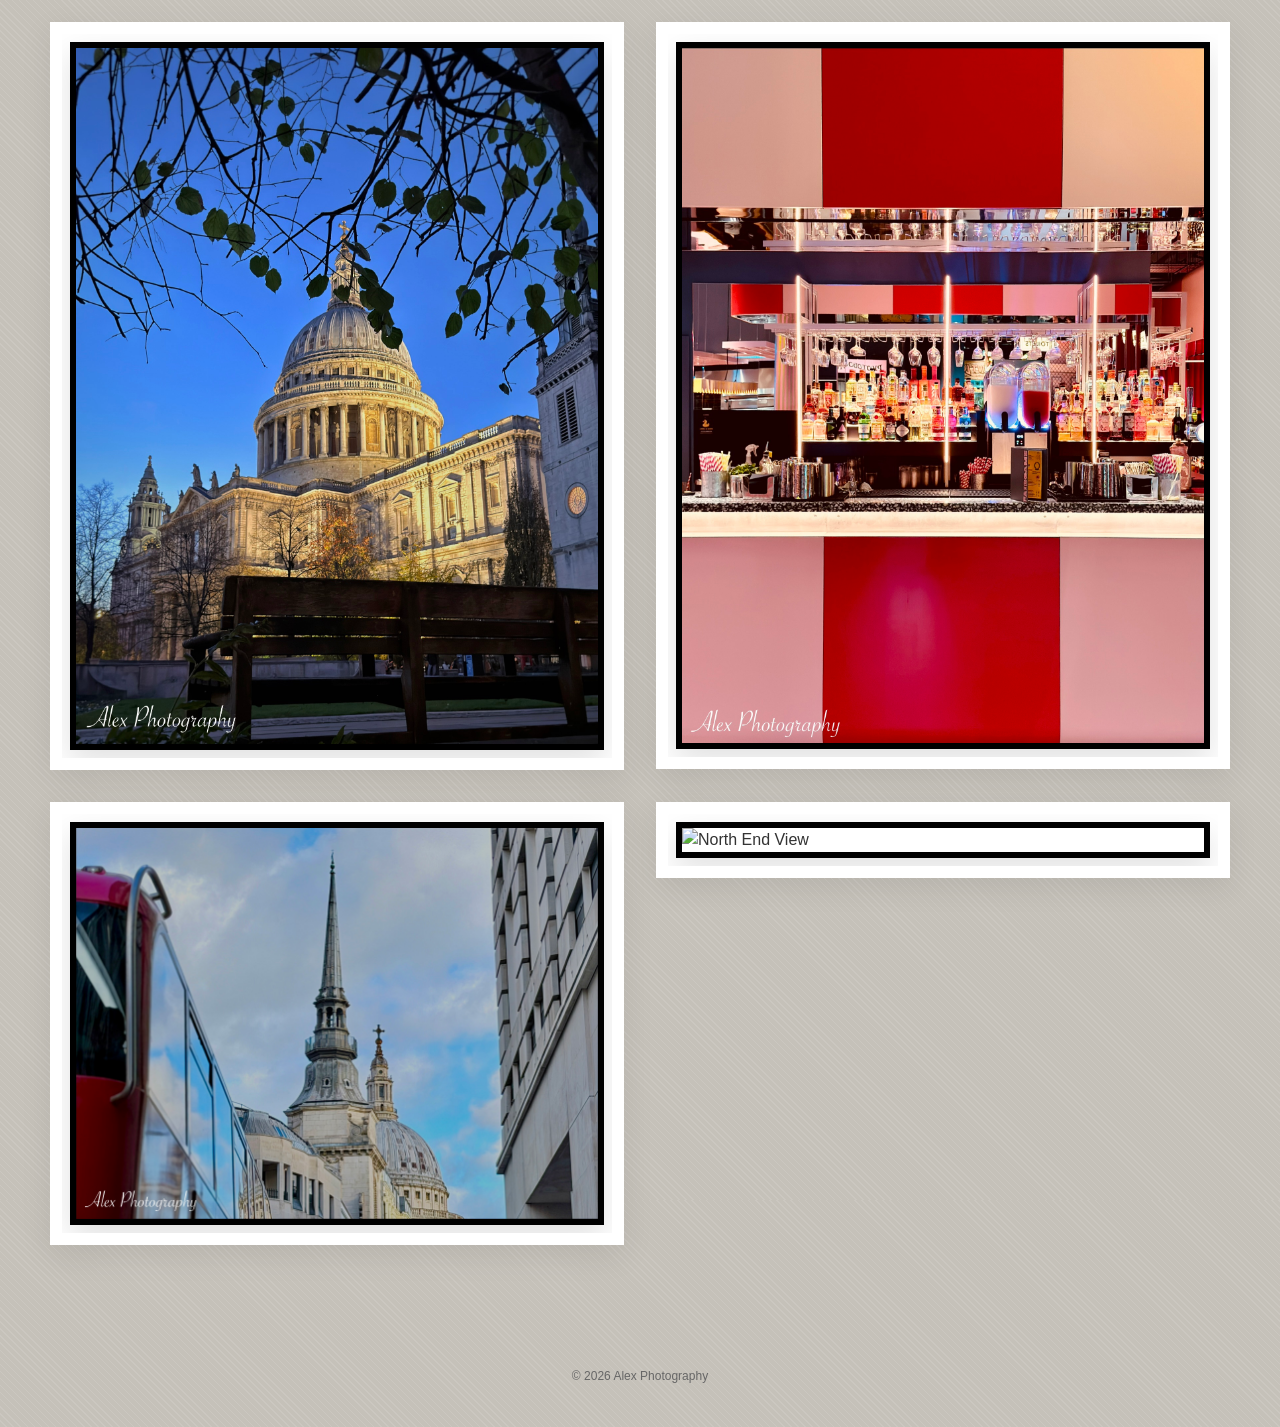
==== commit ebb53b35: "Update index.html" ====
--- a/index.html
+++ b/index.html
@@ -276,6 +276,13 @@
   <div class="location-label">St Paul's Cathedral, London</div>
 </div>
 
+<!-- 32 -->
+<div class="image-frame fade-in">
+  <img class="zoomable" src="assets/images/North En Croydon W.jpeg" alt="North End View"
+       data-location="North End, Croydon">
+  <div class="location-label">North End, Croydon</div>
+</div>
+
       
       
       
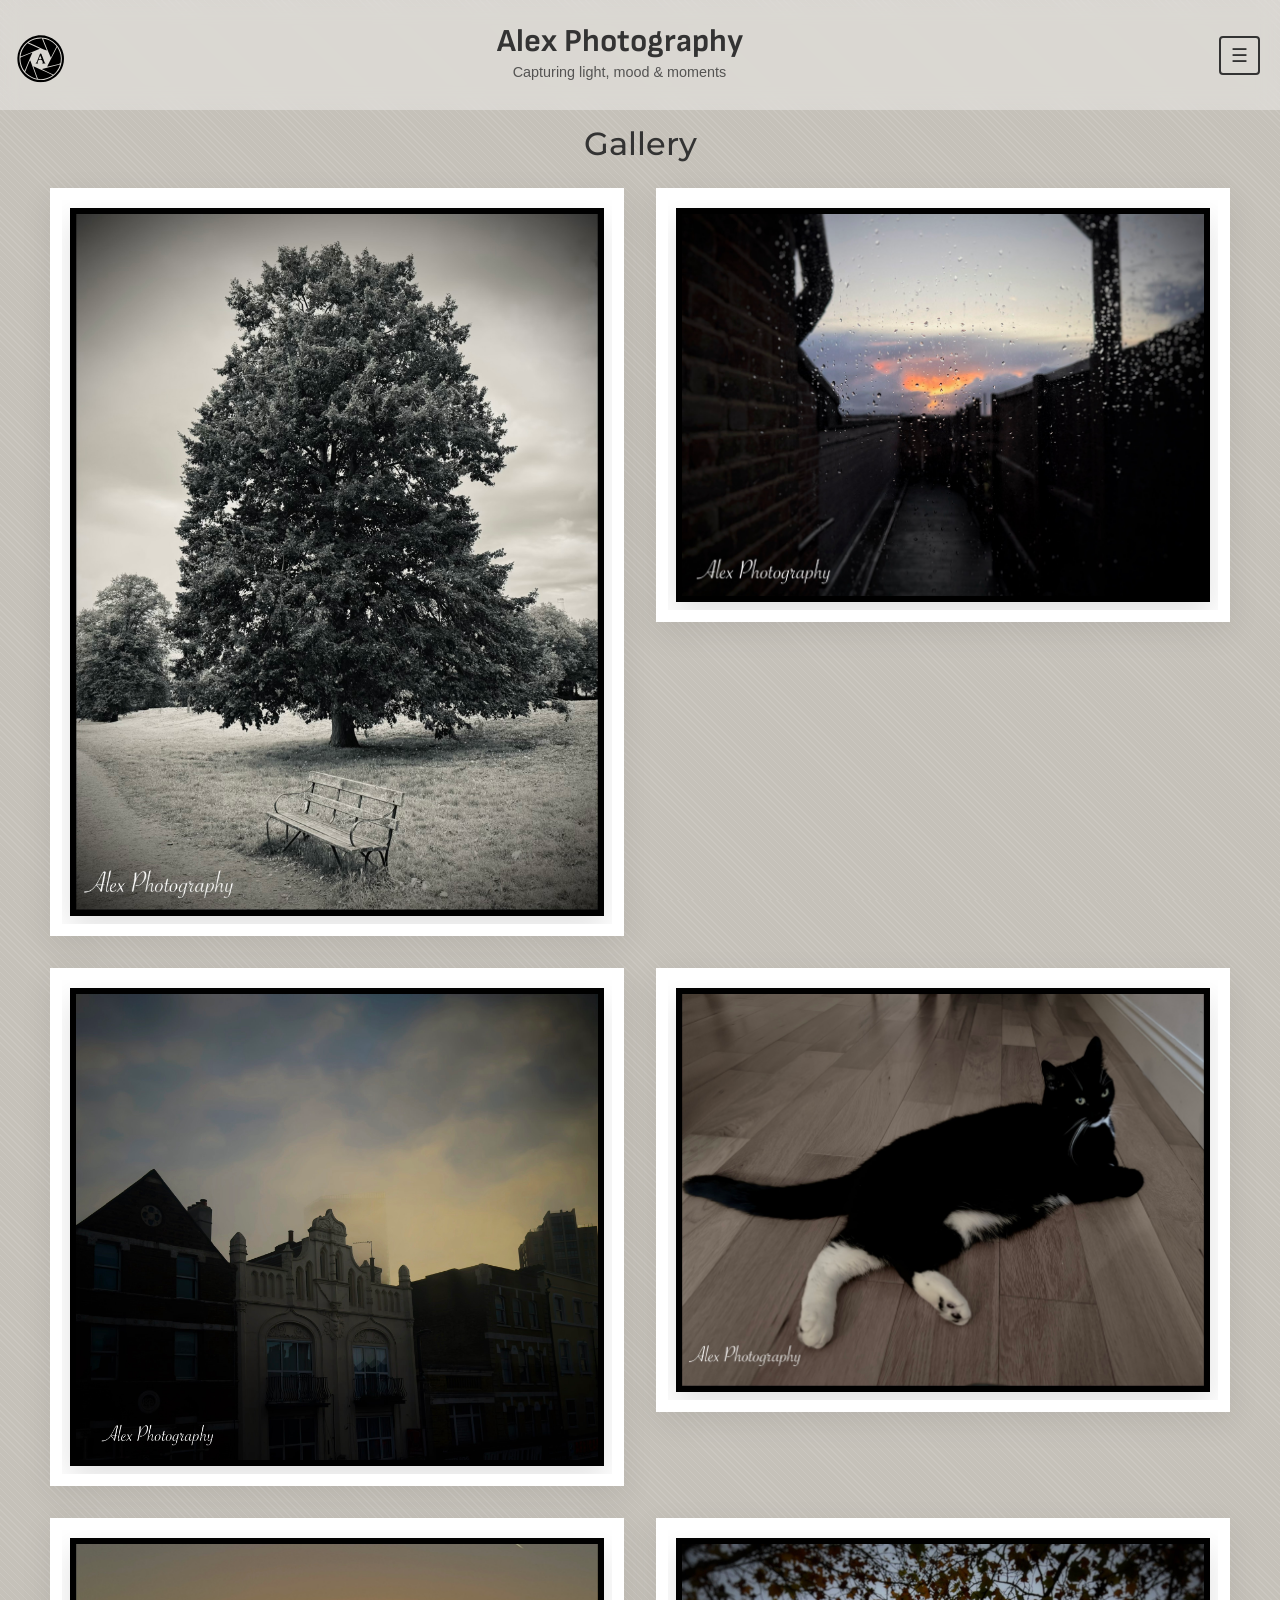
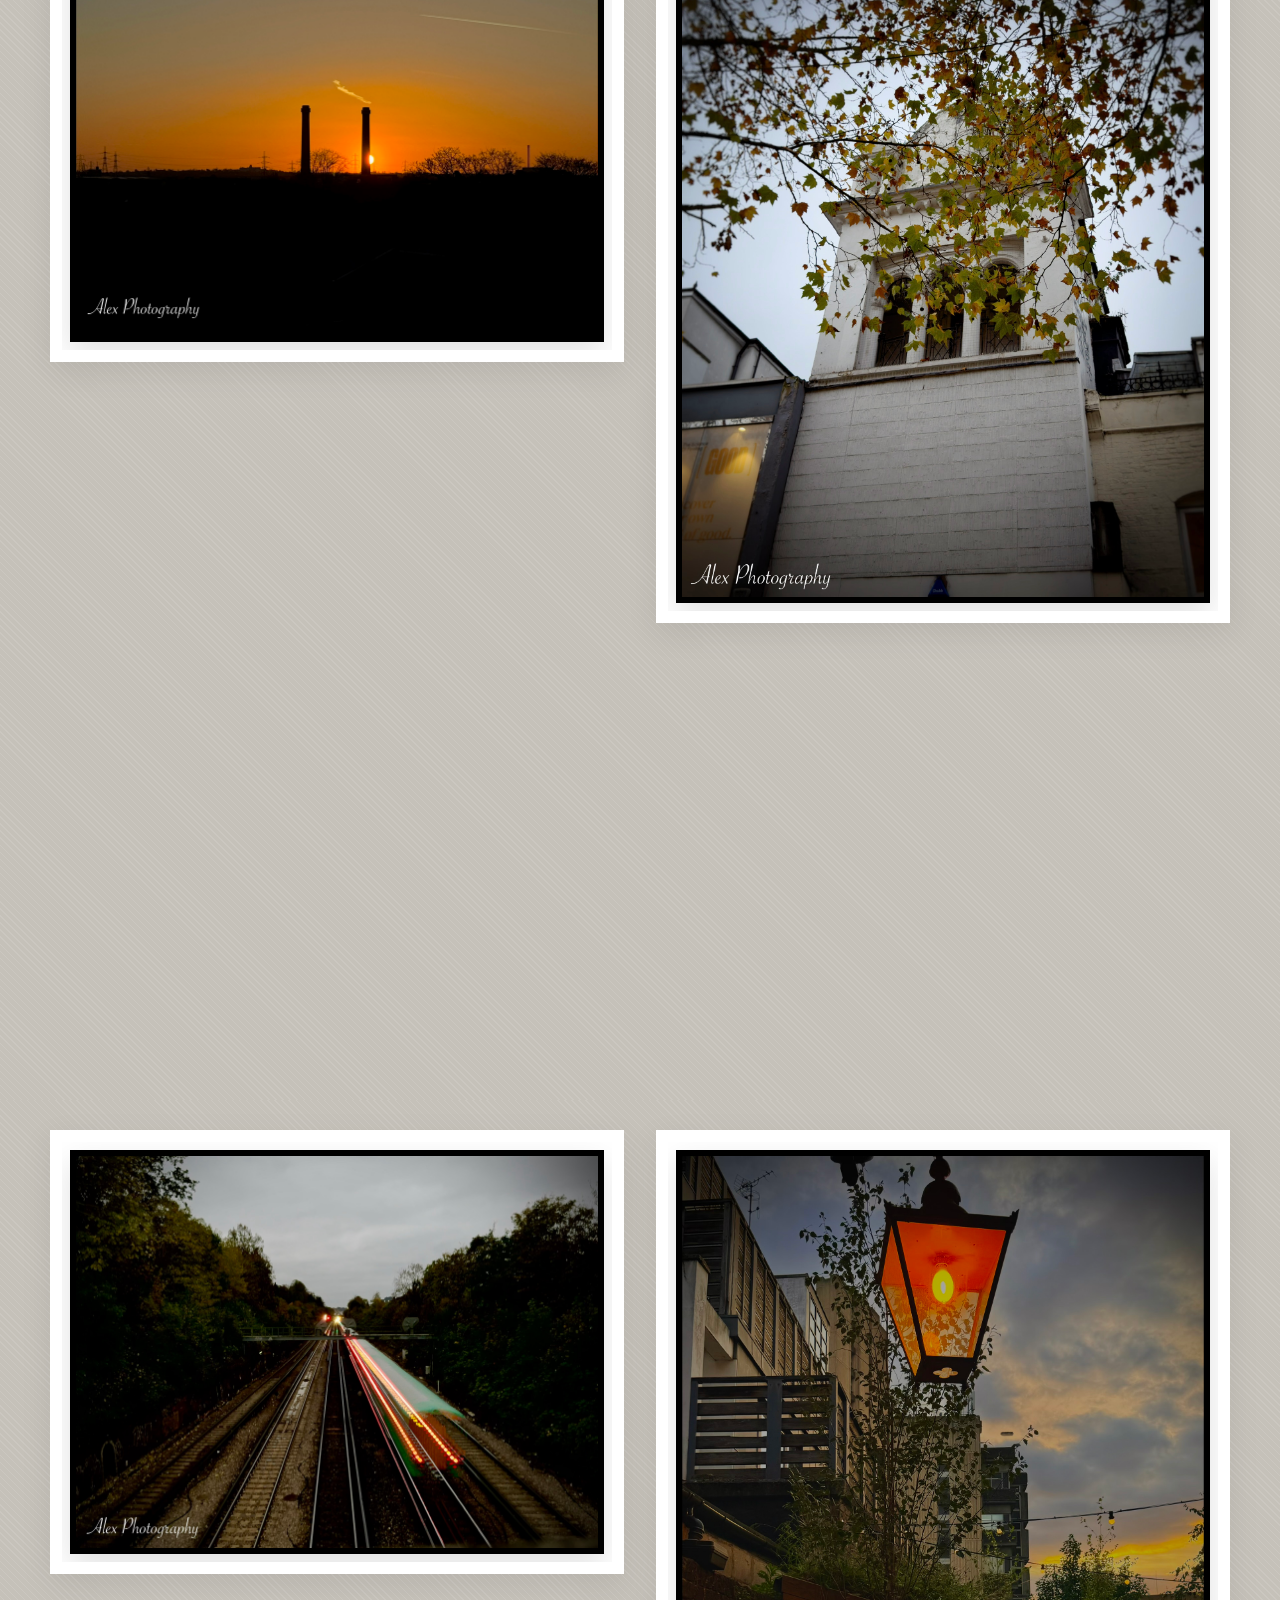
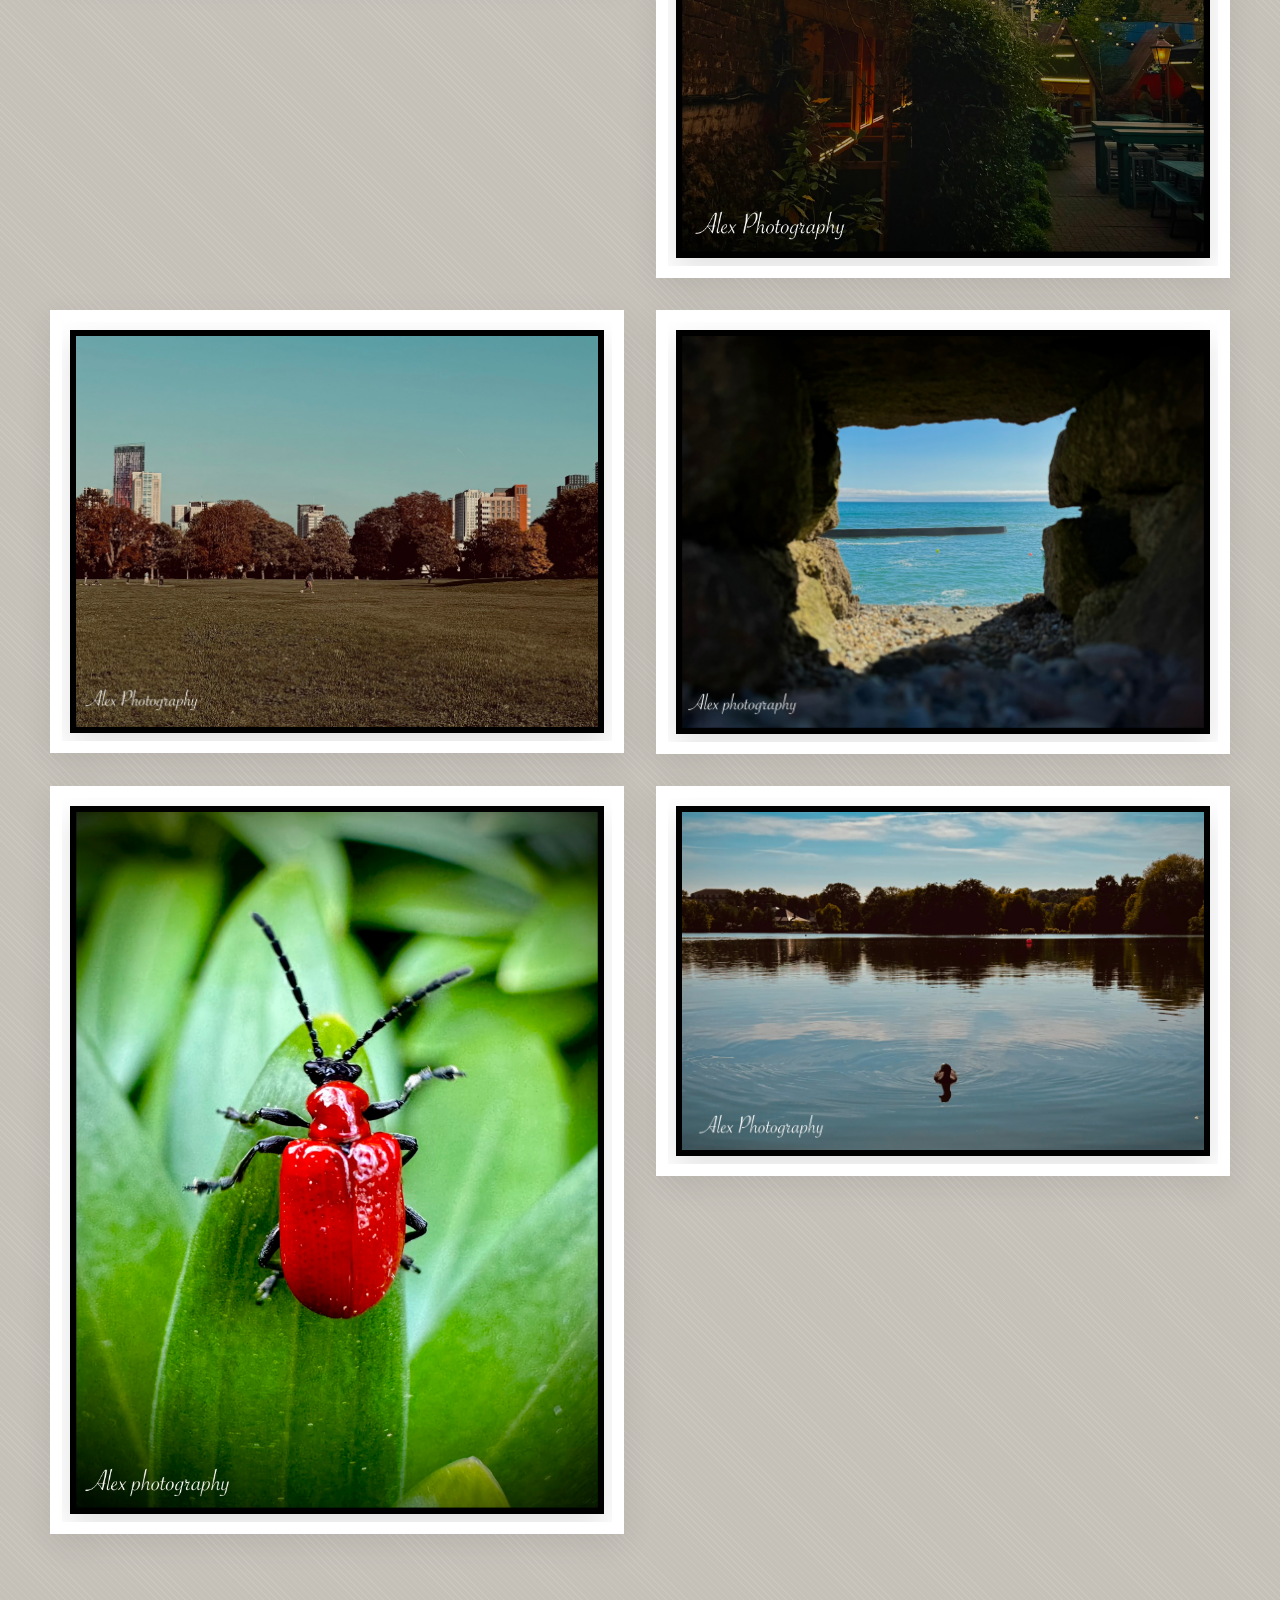
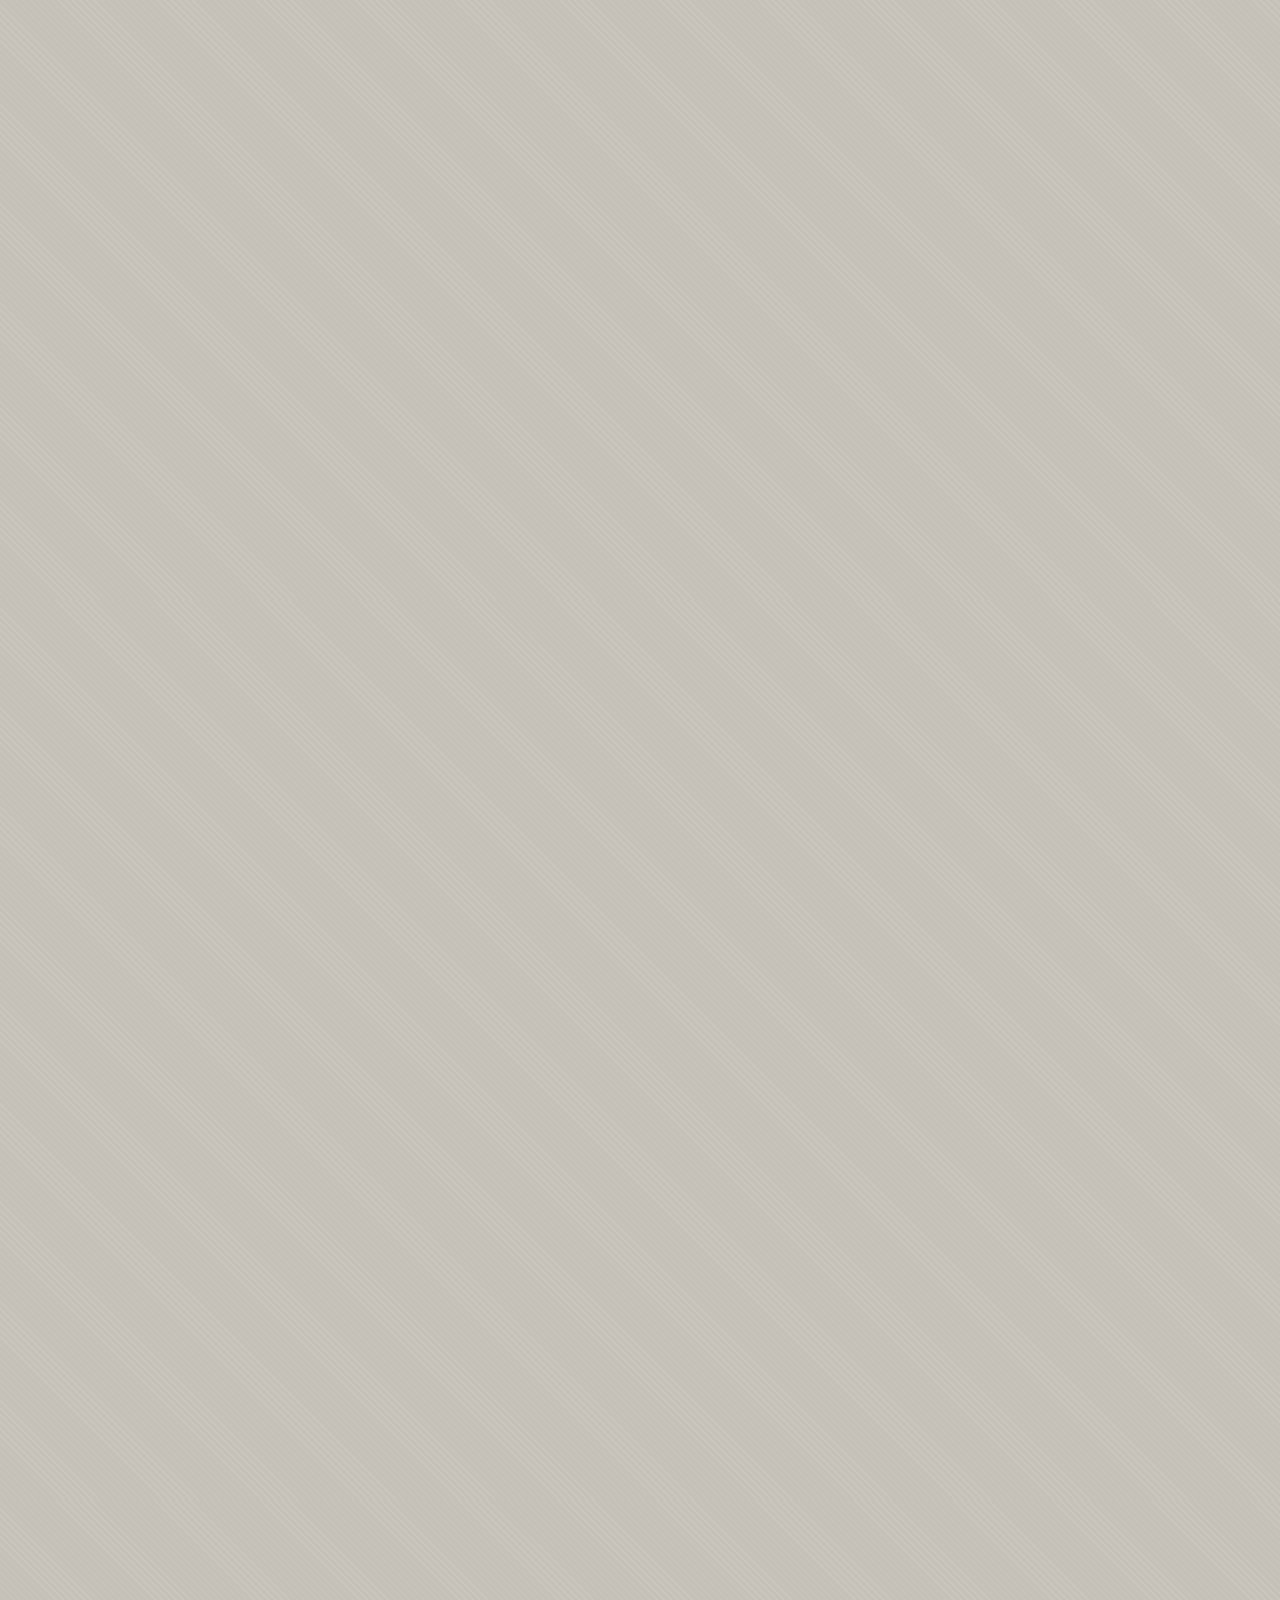
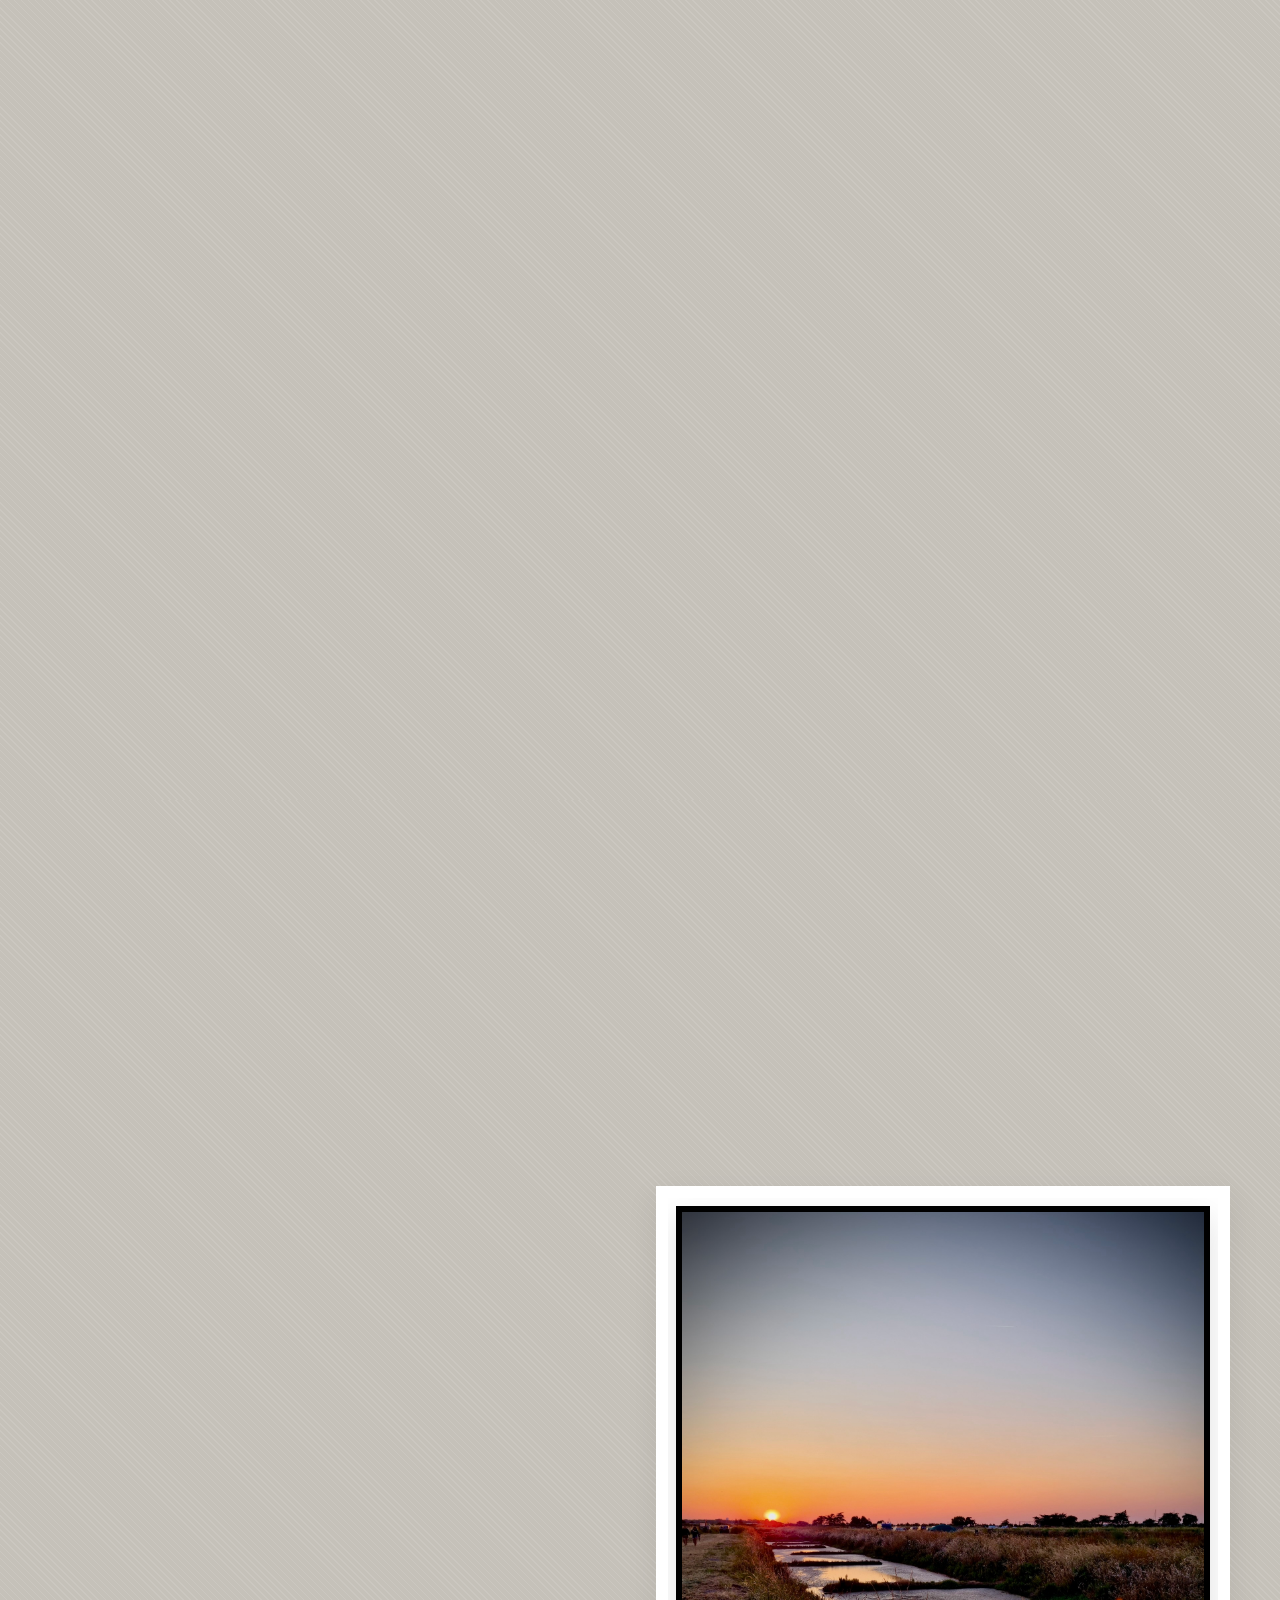
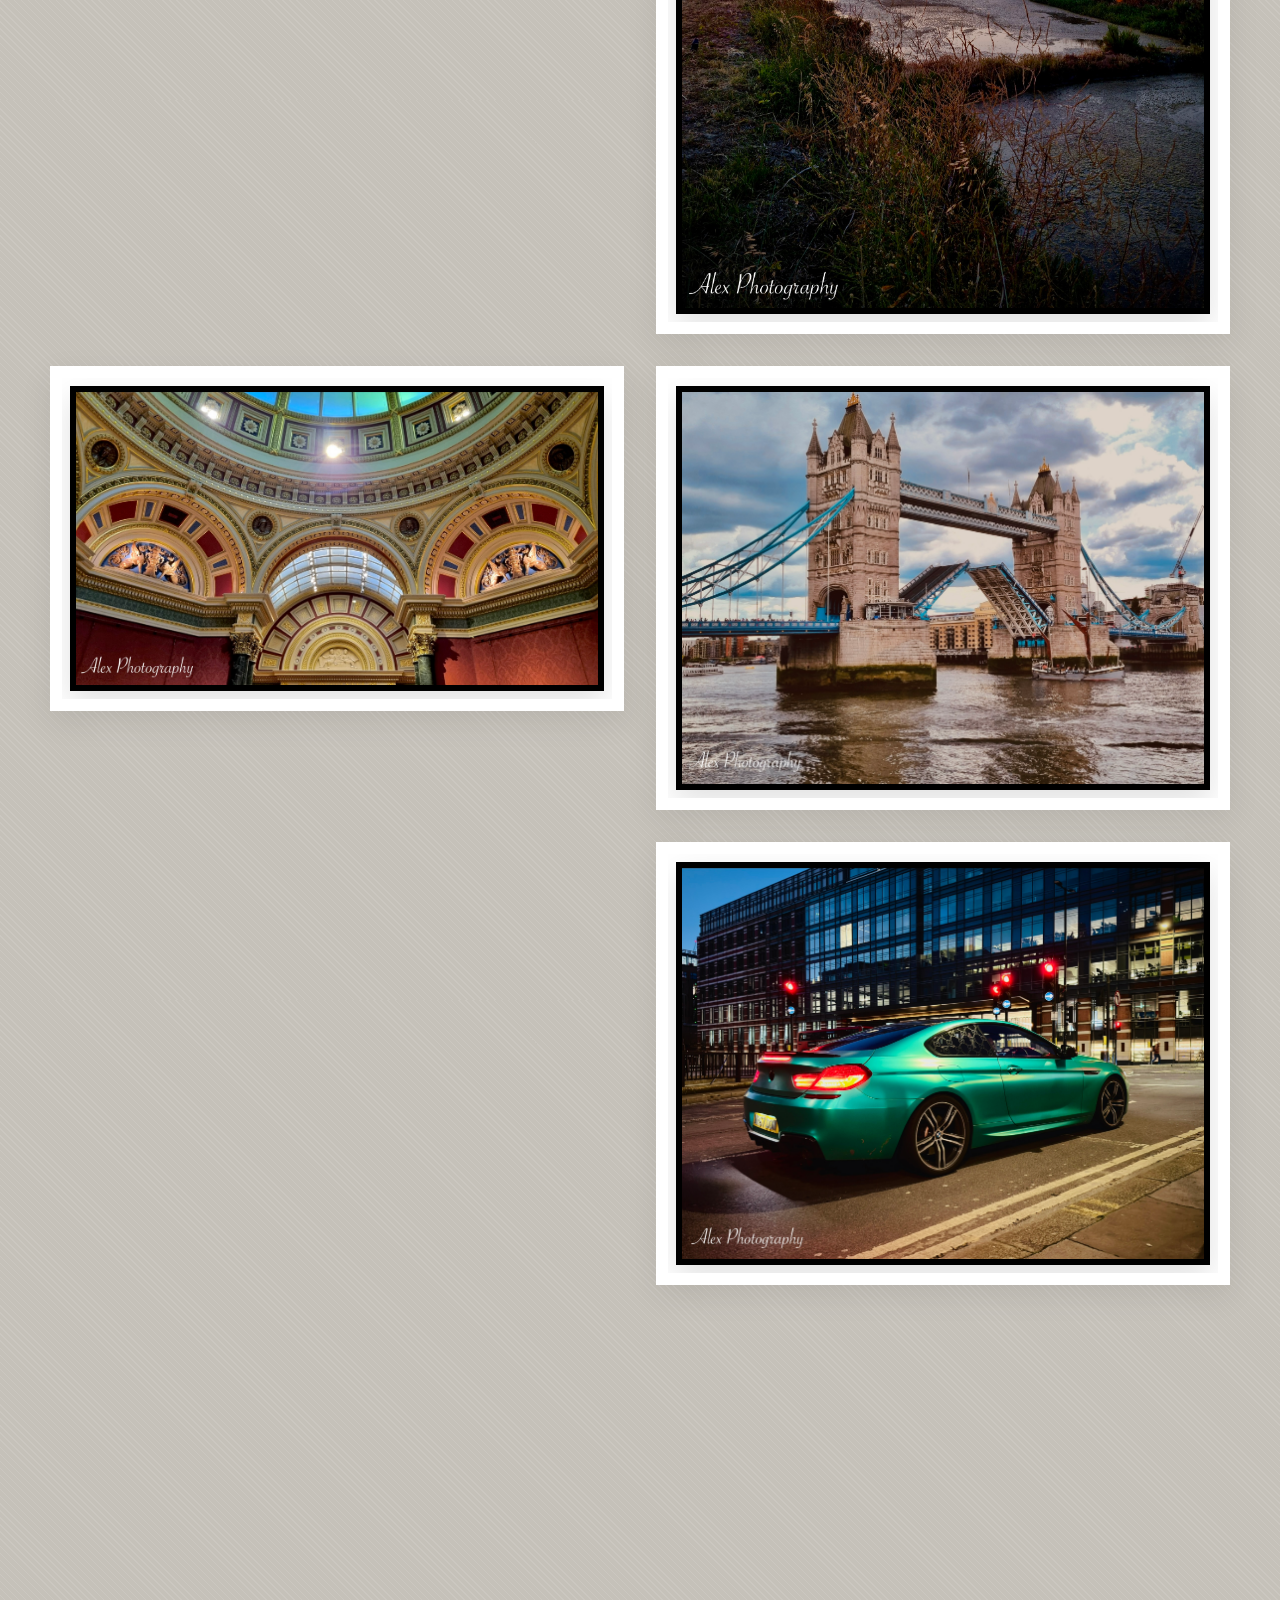
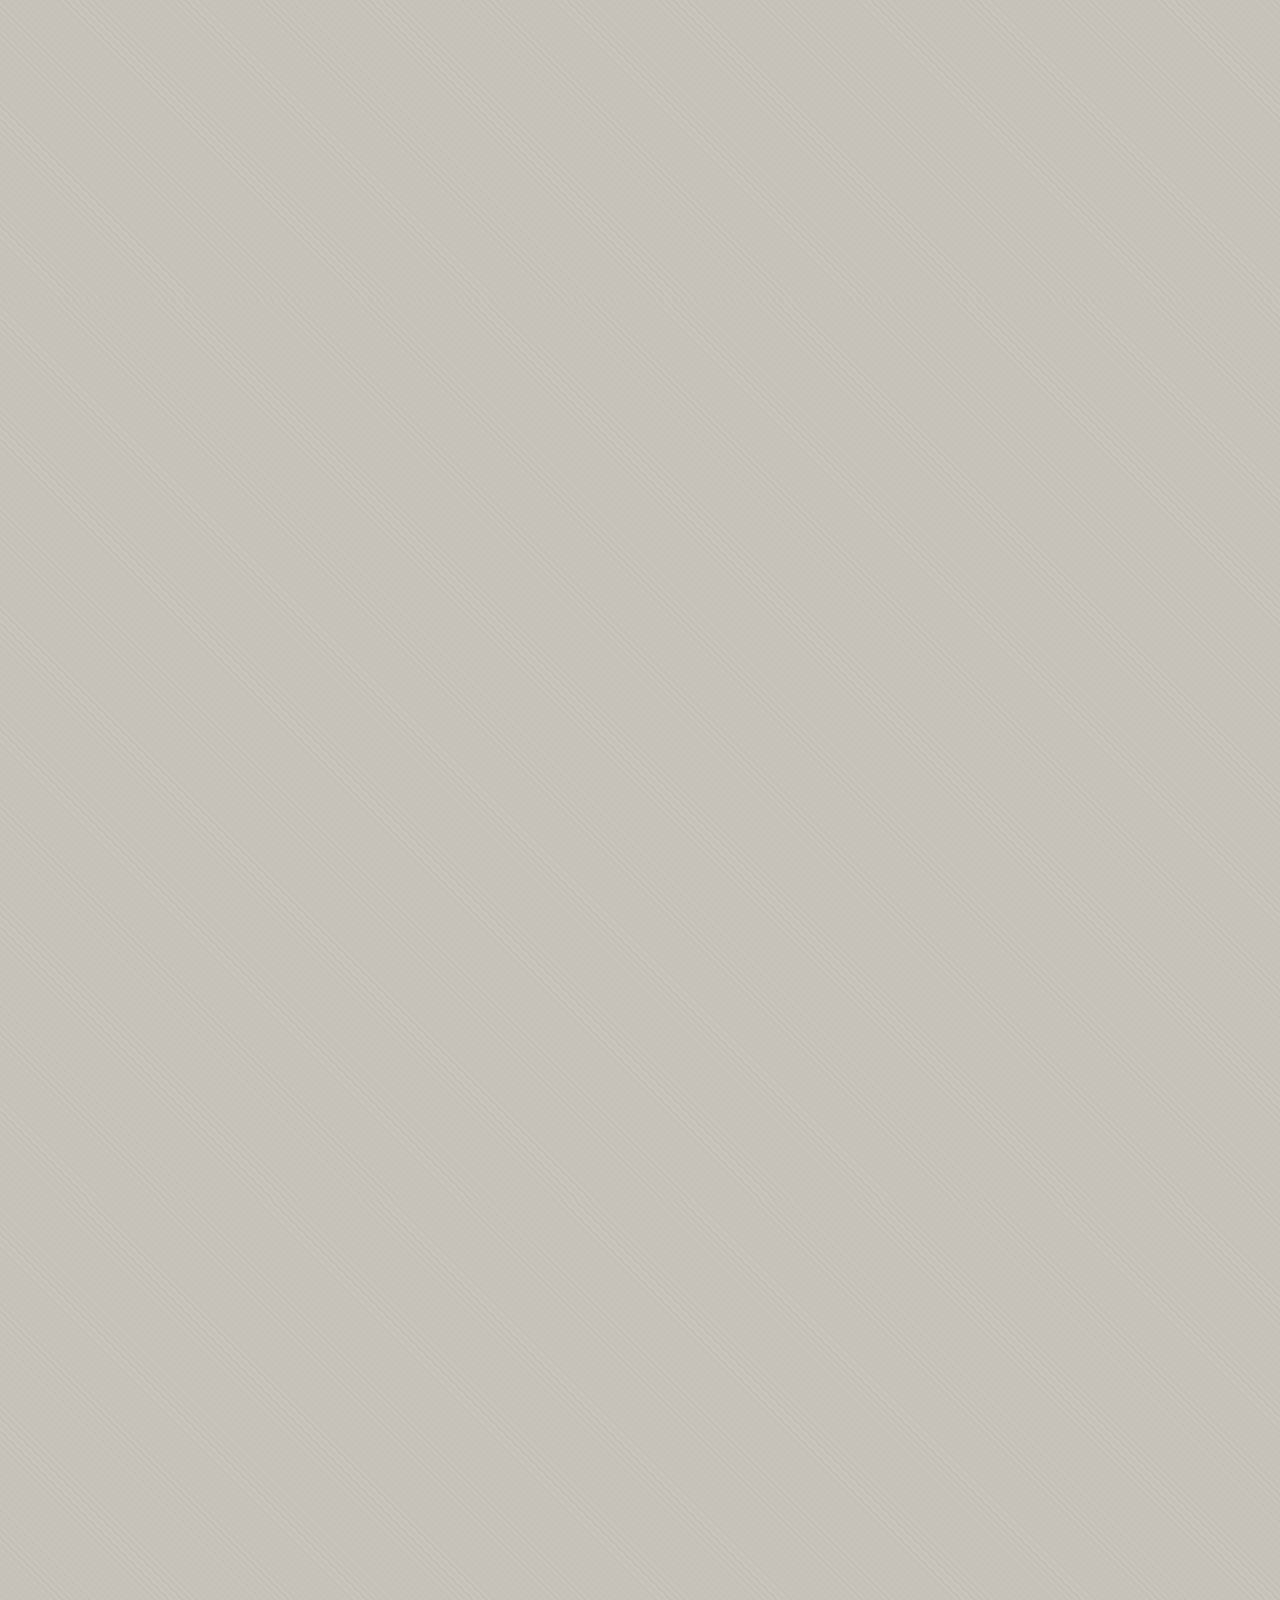
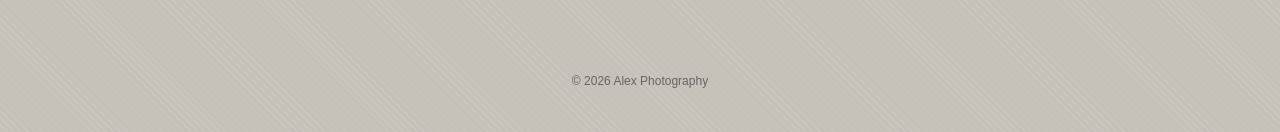
==== commit d0d99906: "Update index.html" ====
--- a/index.html
+++ b/index.html
@@ -278,7 +278,7 @@
 
 <!-- 32 -->
 <div class="image-frame fade-in">
-  <img class="zoomable" src="assets/images/North En Croydon W.jpeg" alt="North End View"
+  <img class="zoomable" src="assets/images/North End Croydon W.jpeg" alt="North End View"
        data-location="North End, Croydon">
   <div class="location-label">North End, Croydon</div>
 </div>
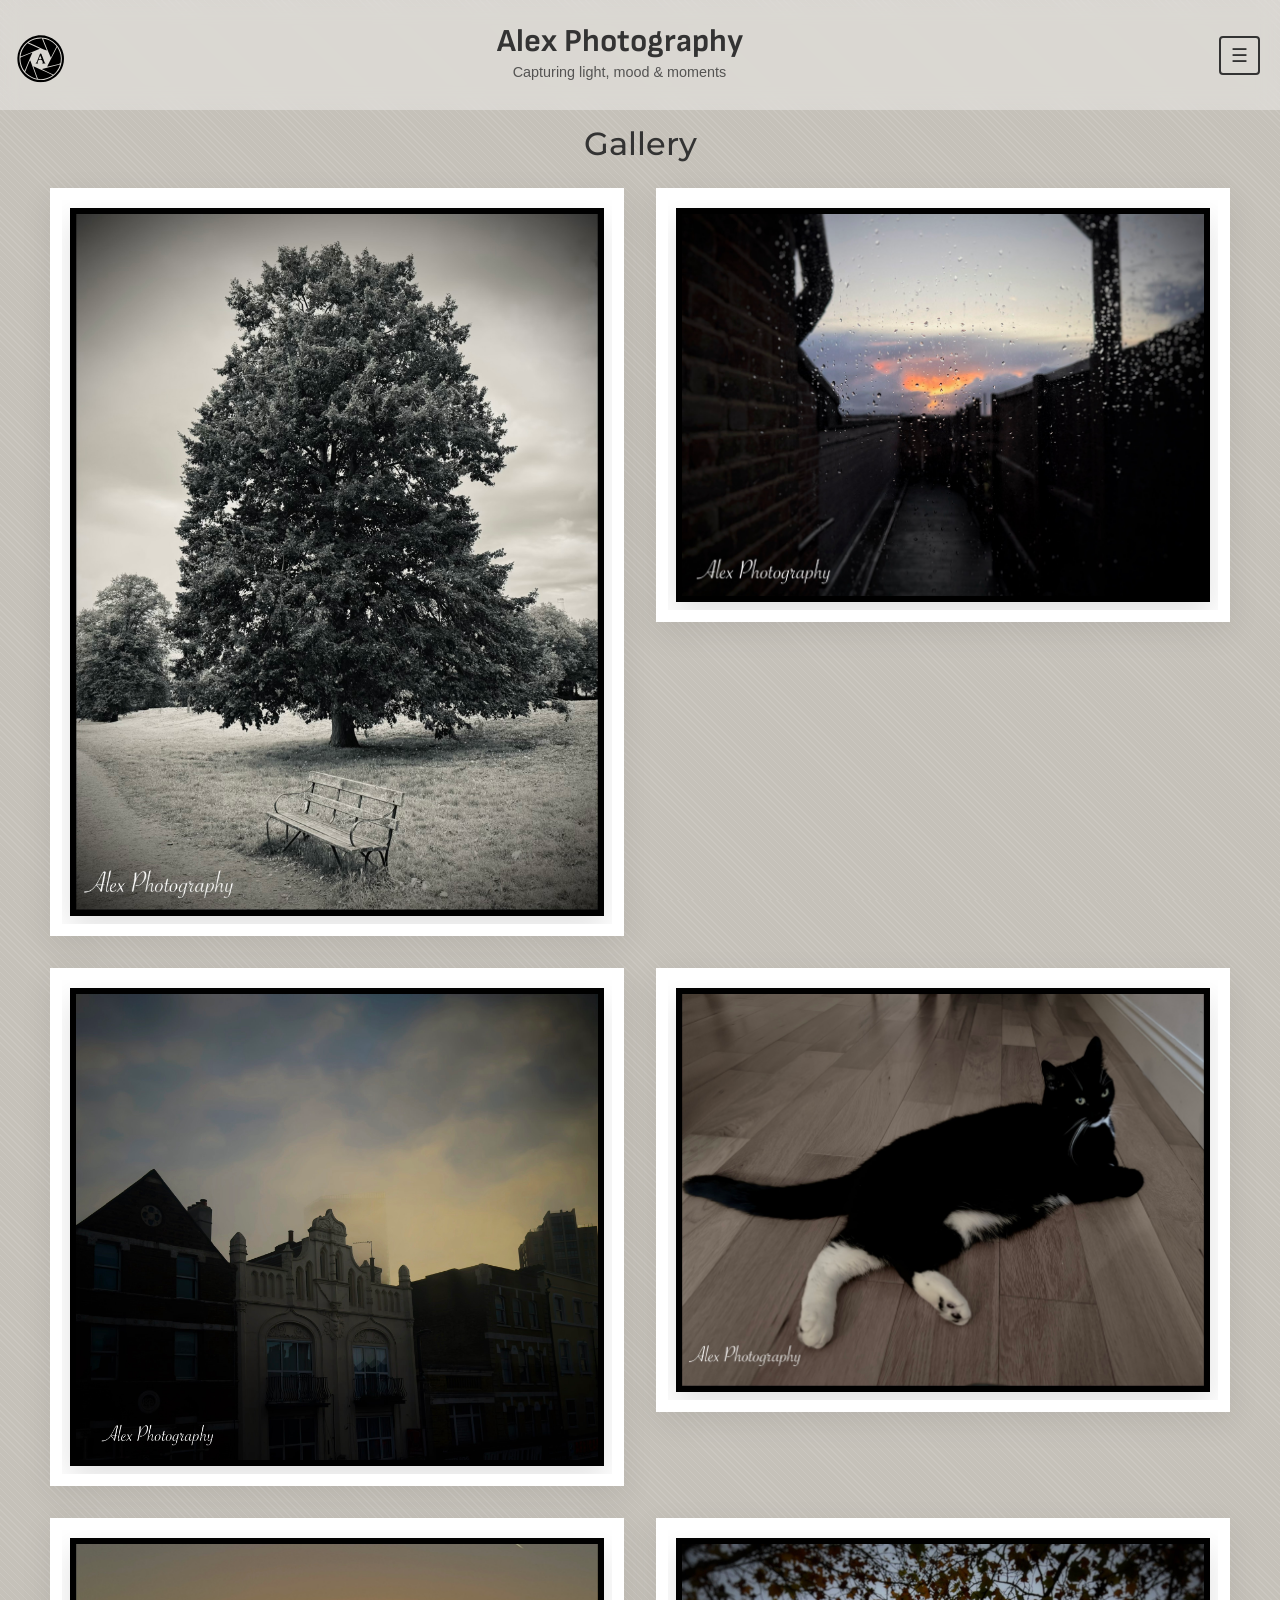
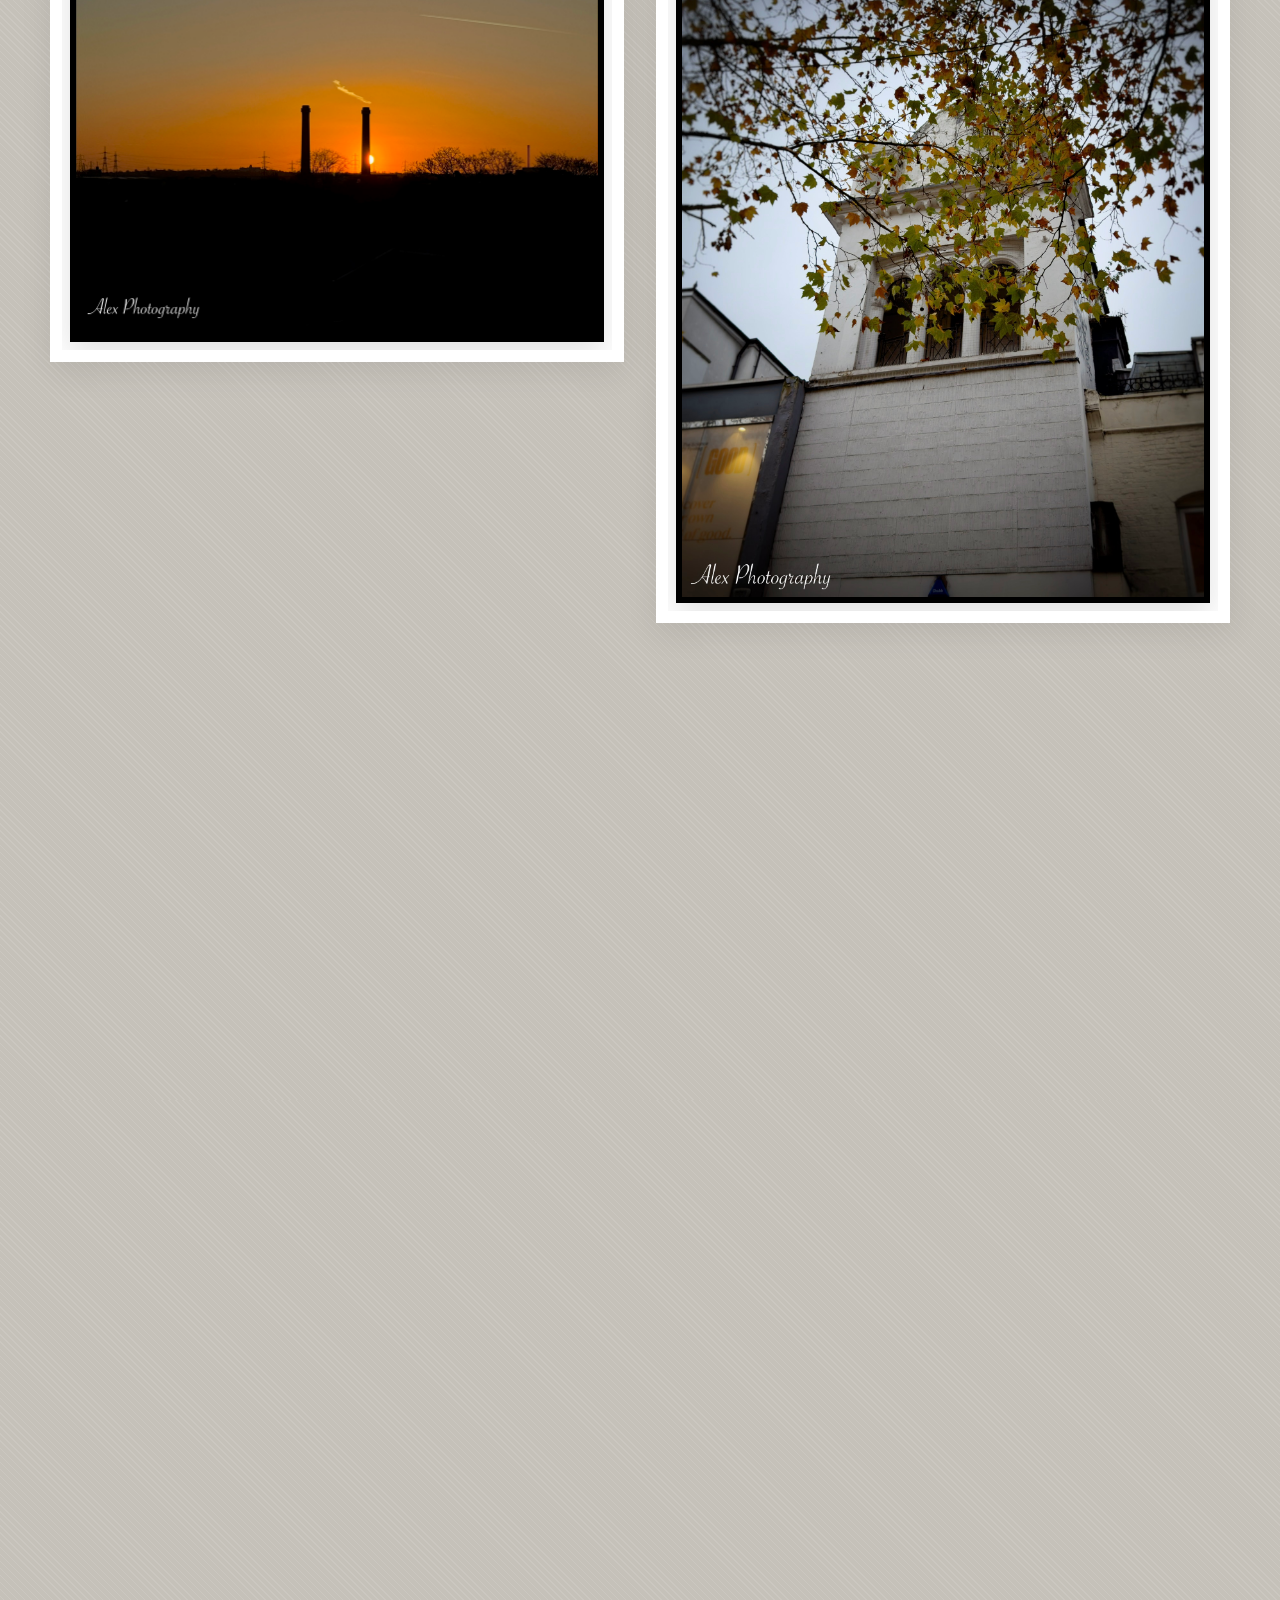
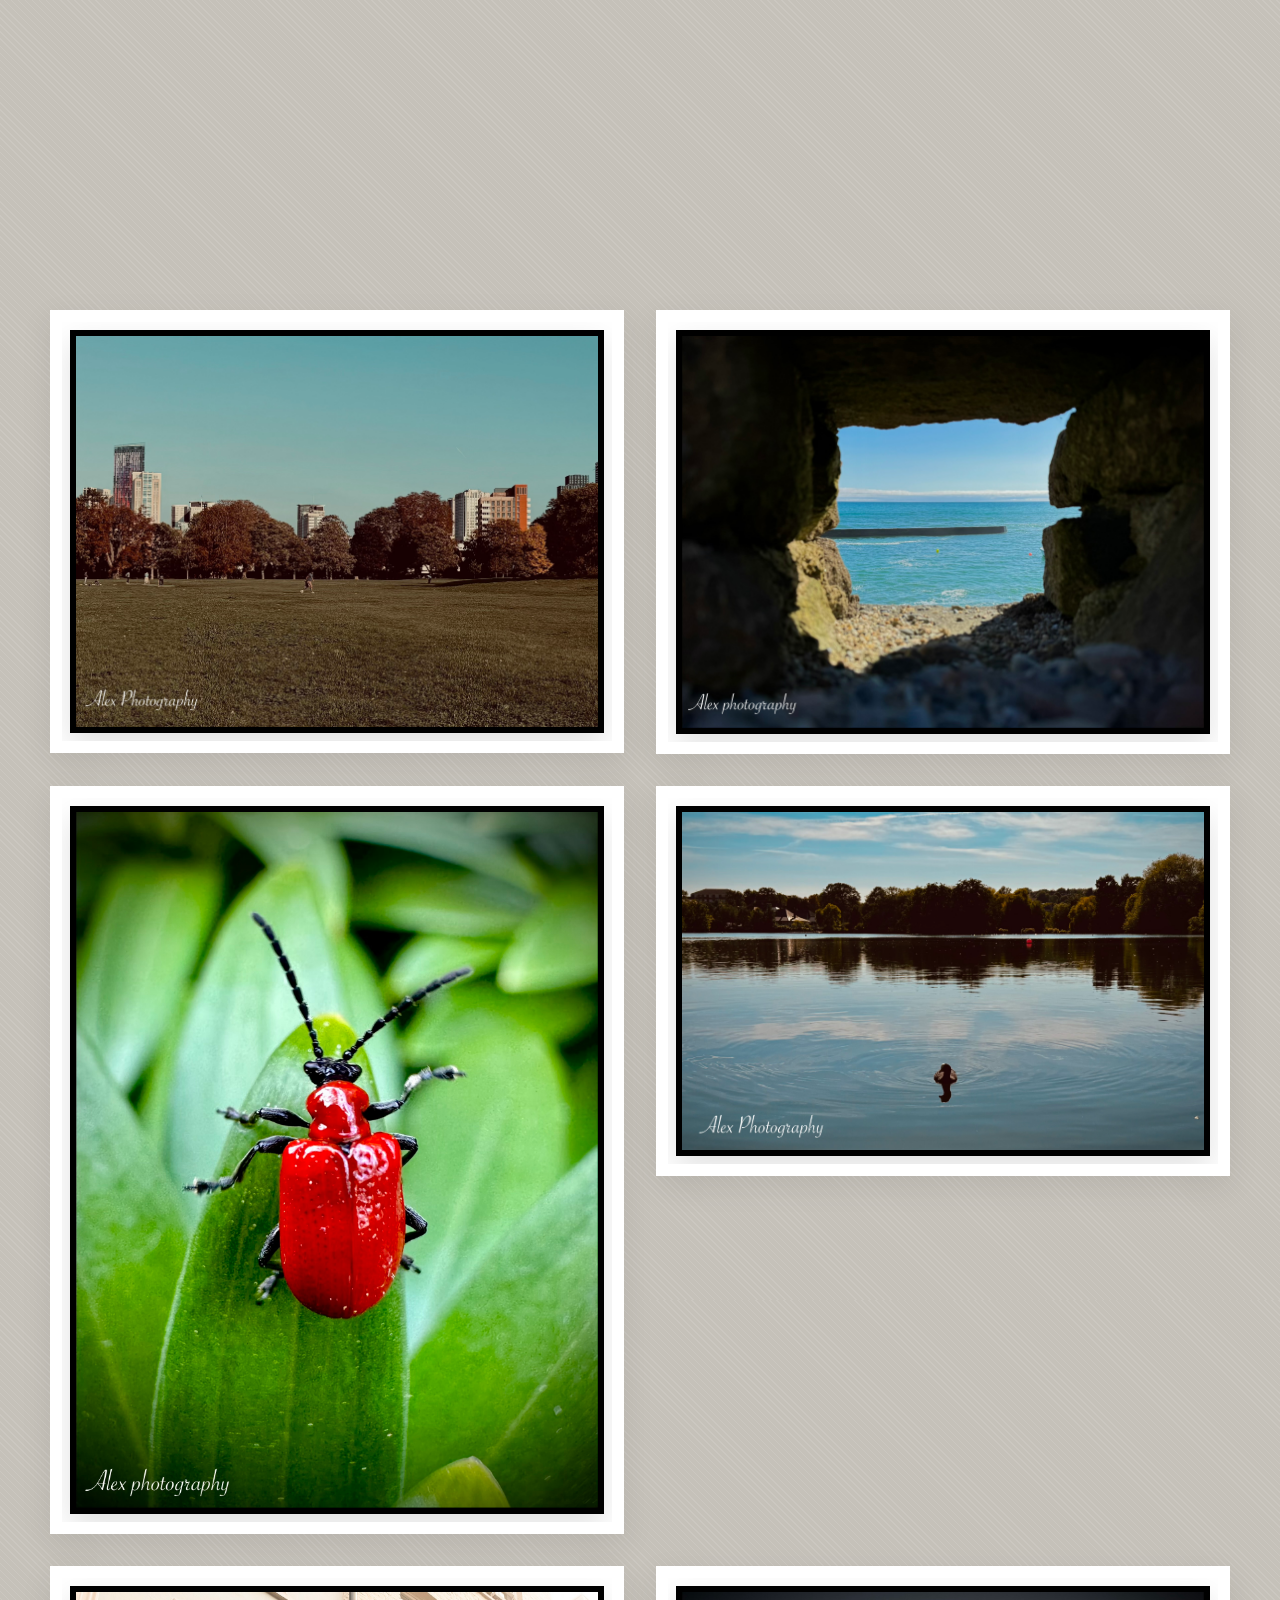
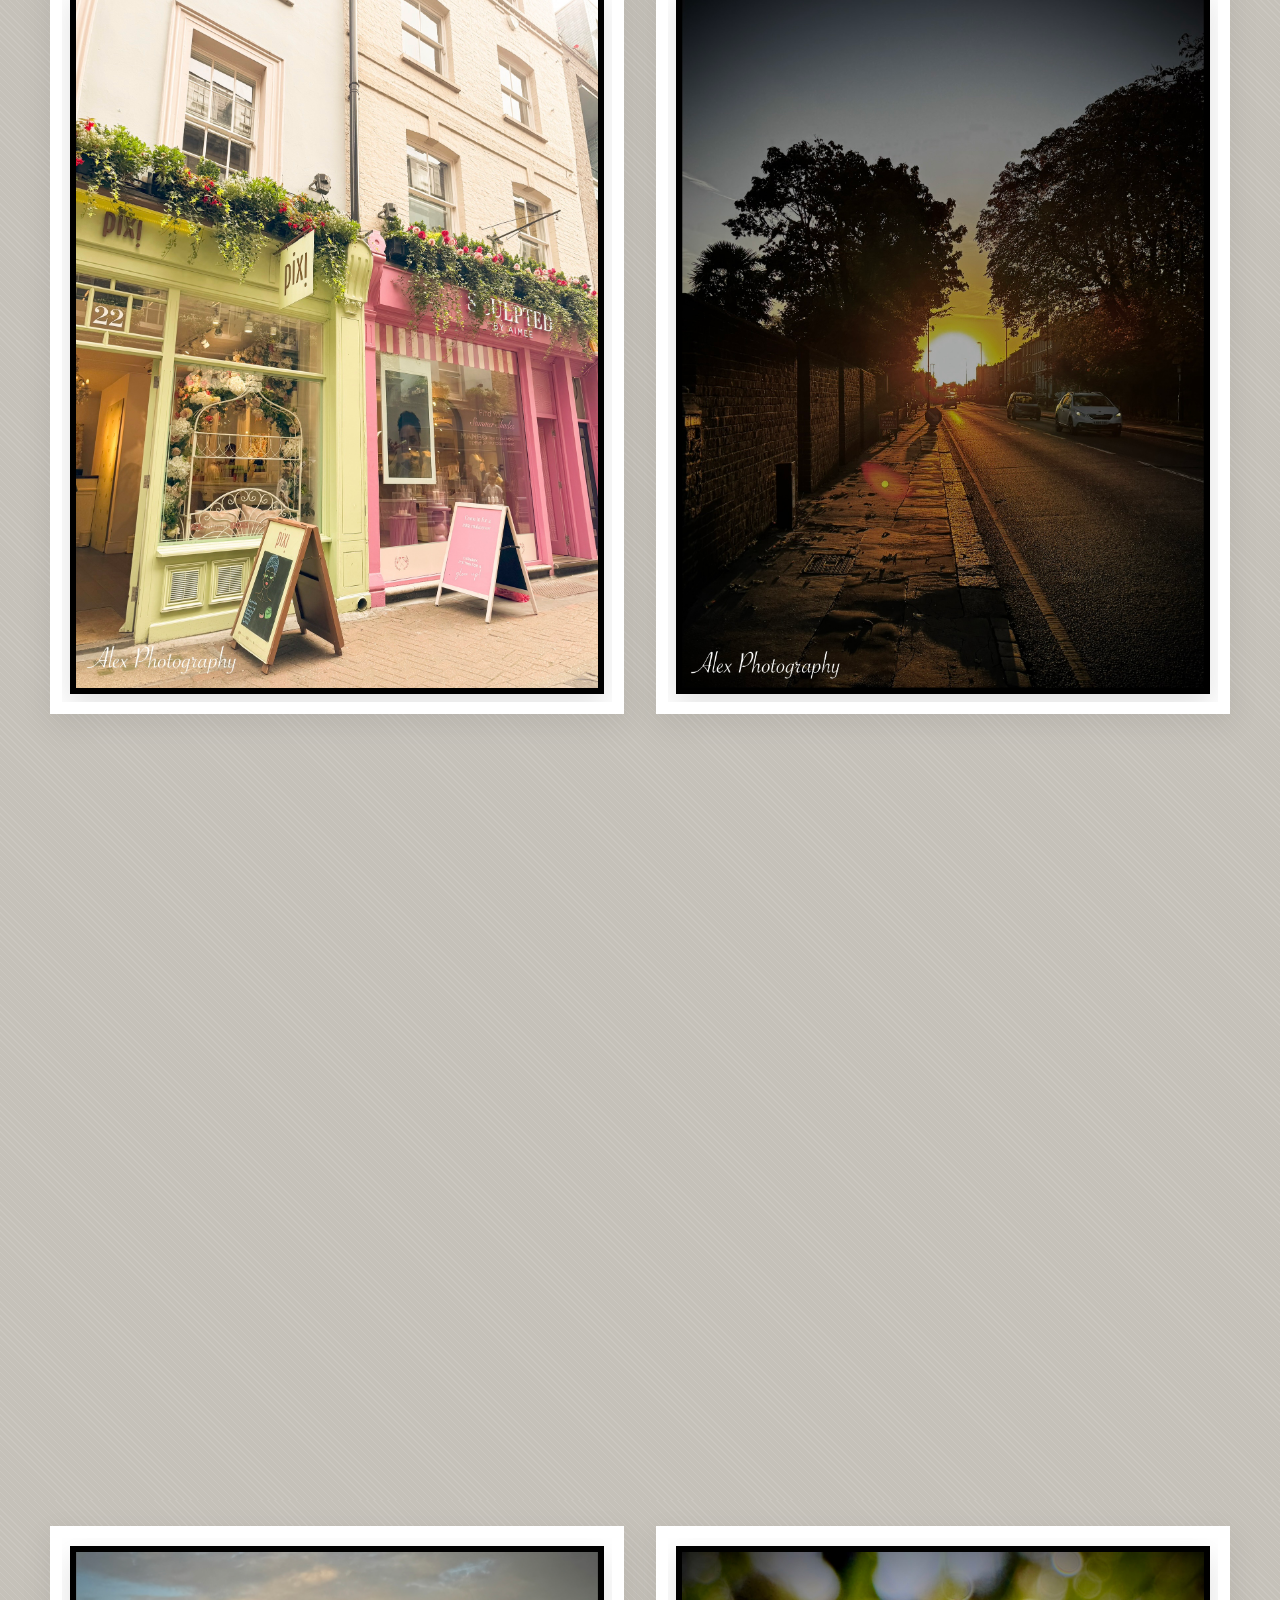
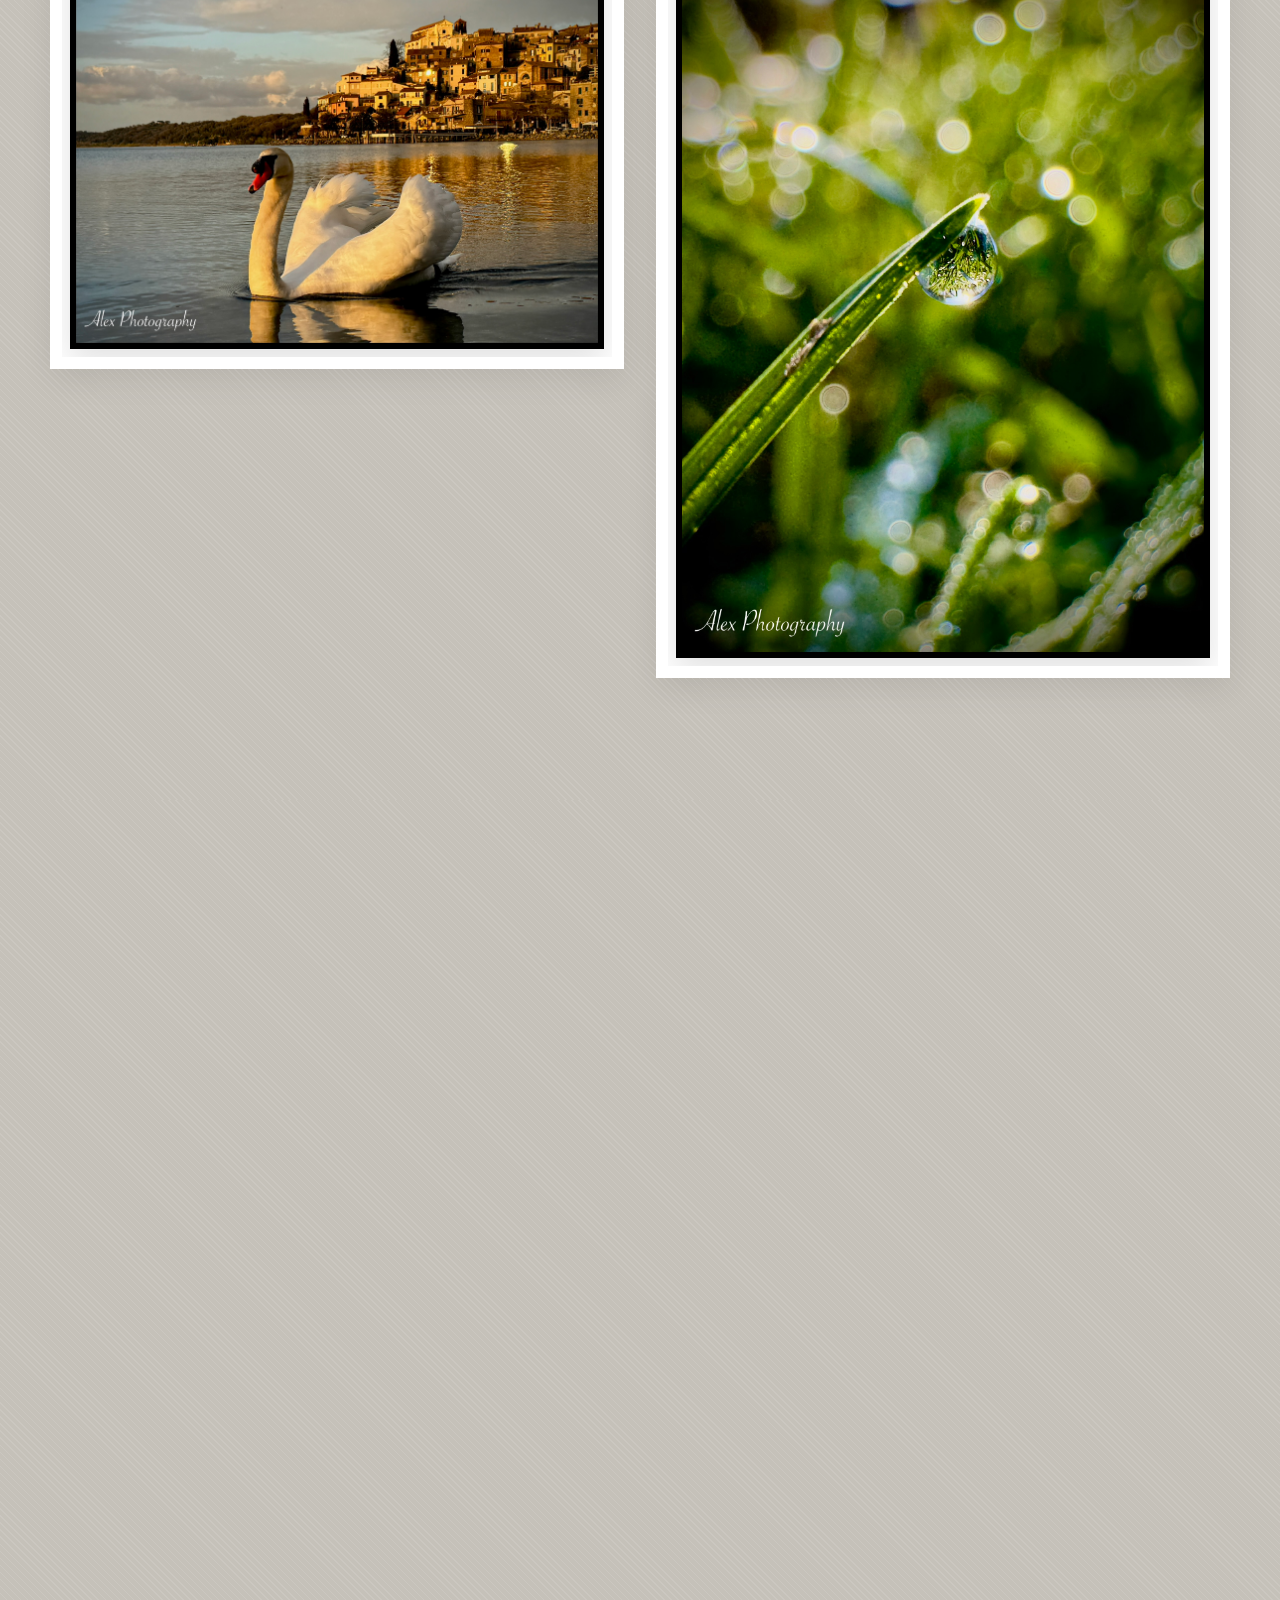
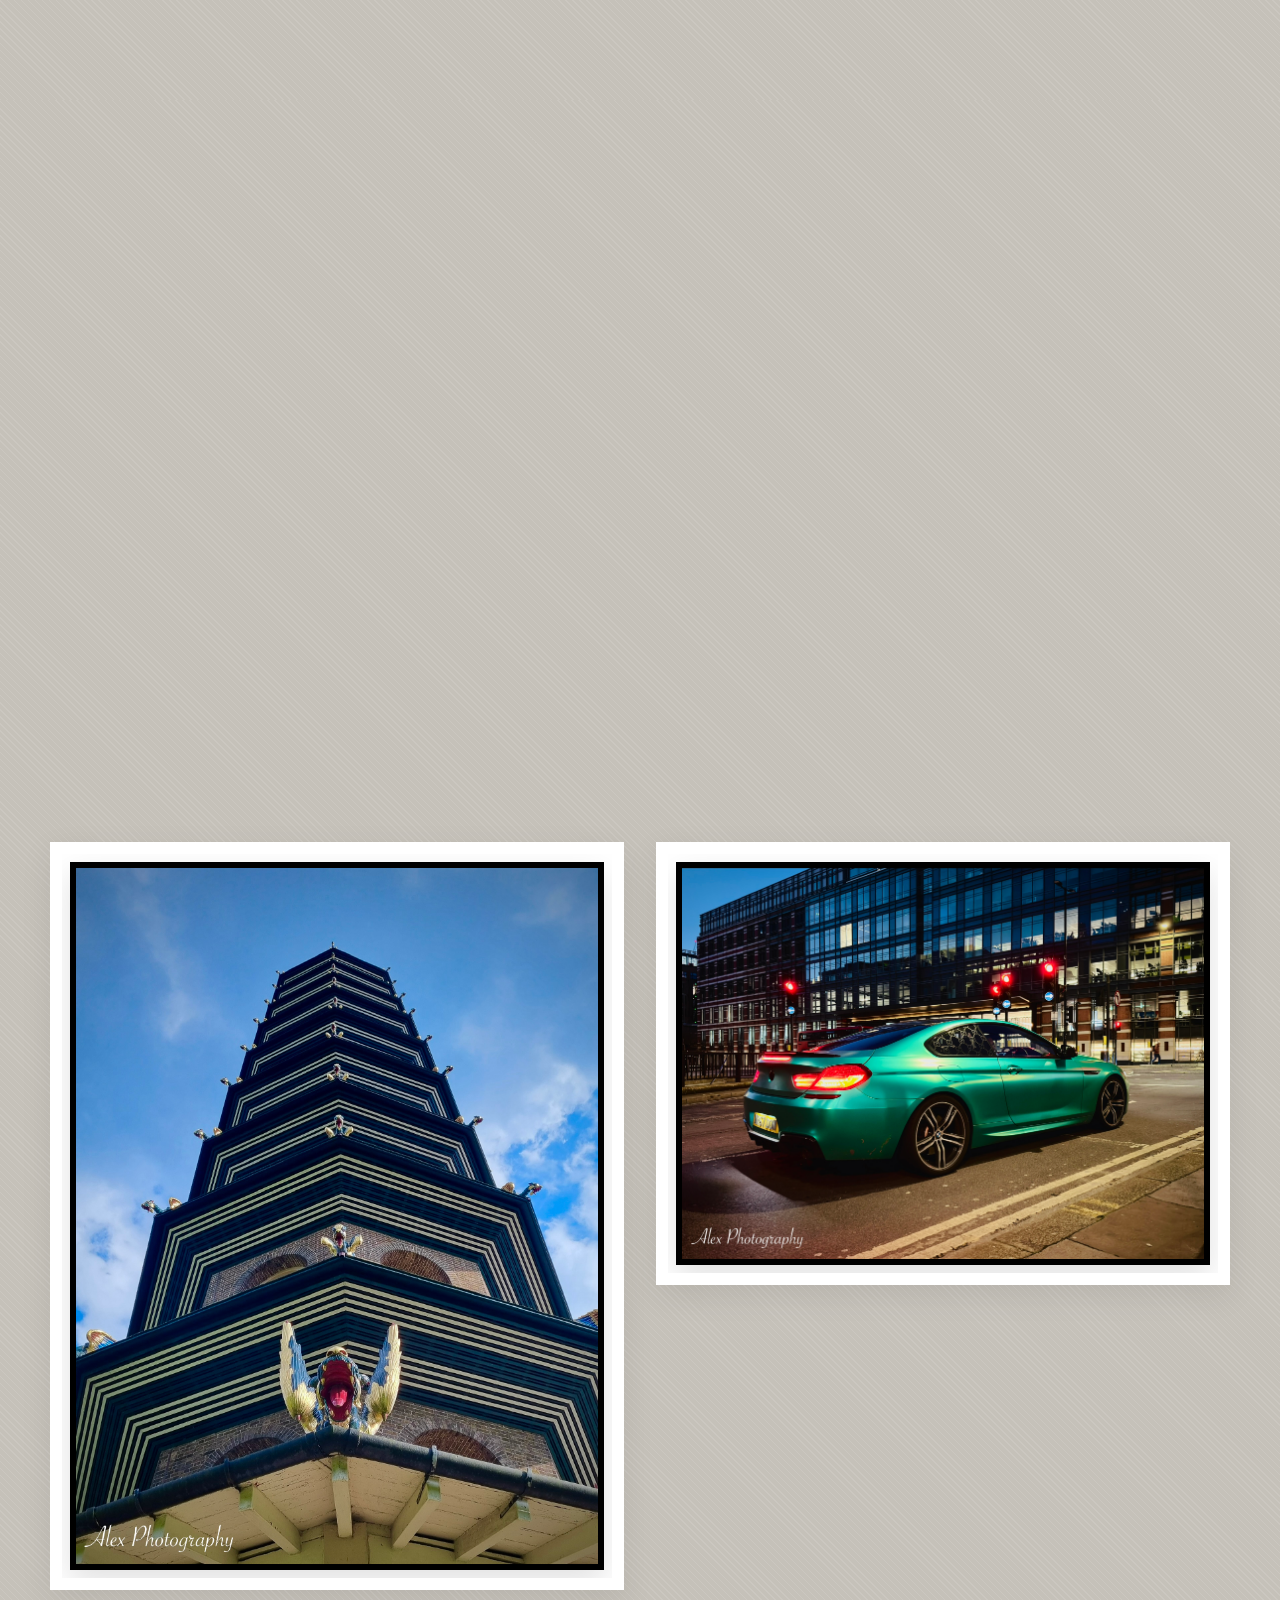
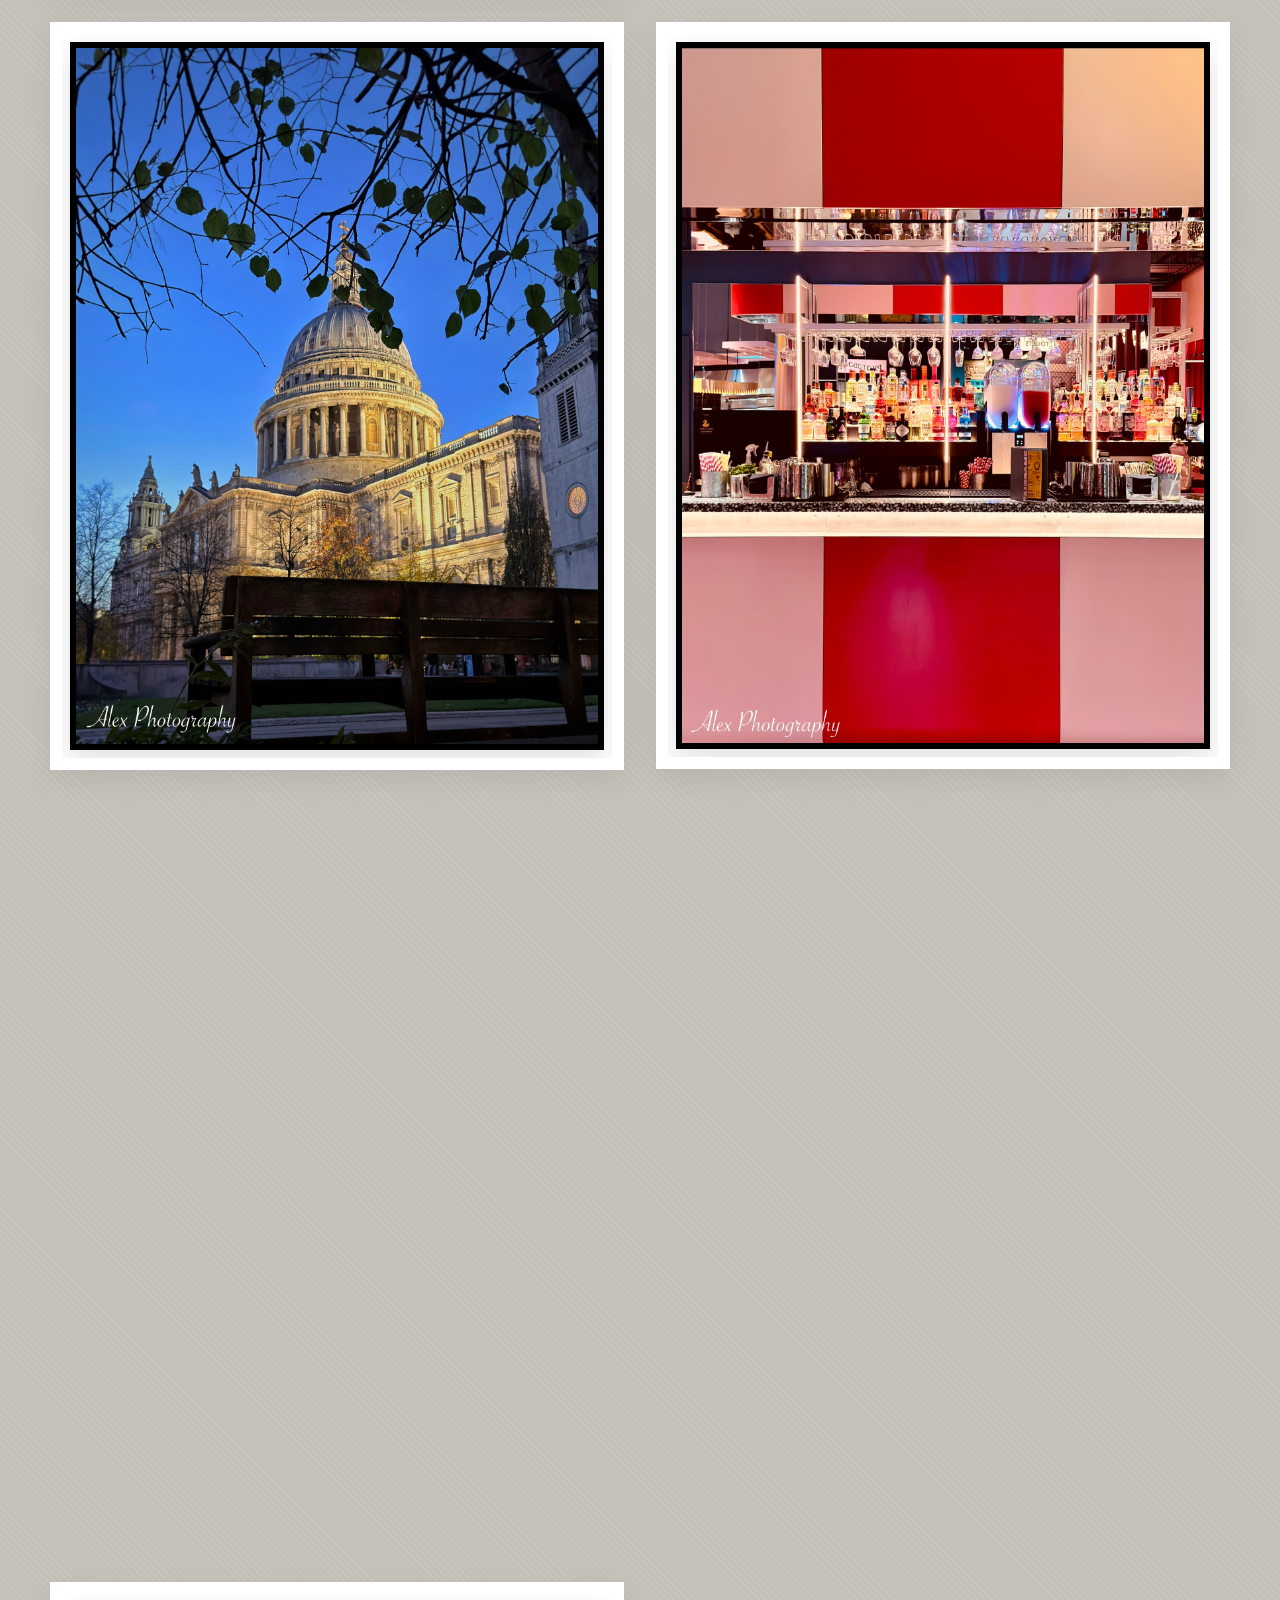
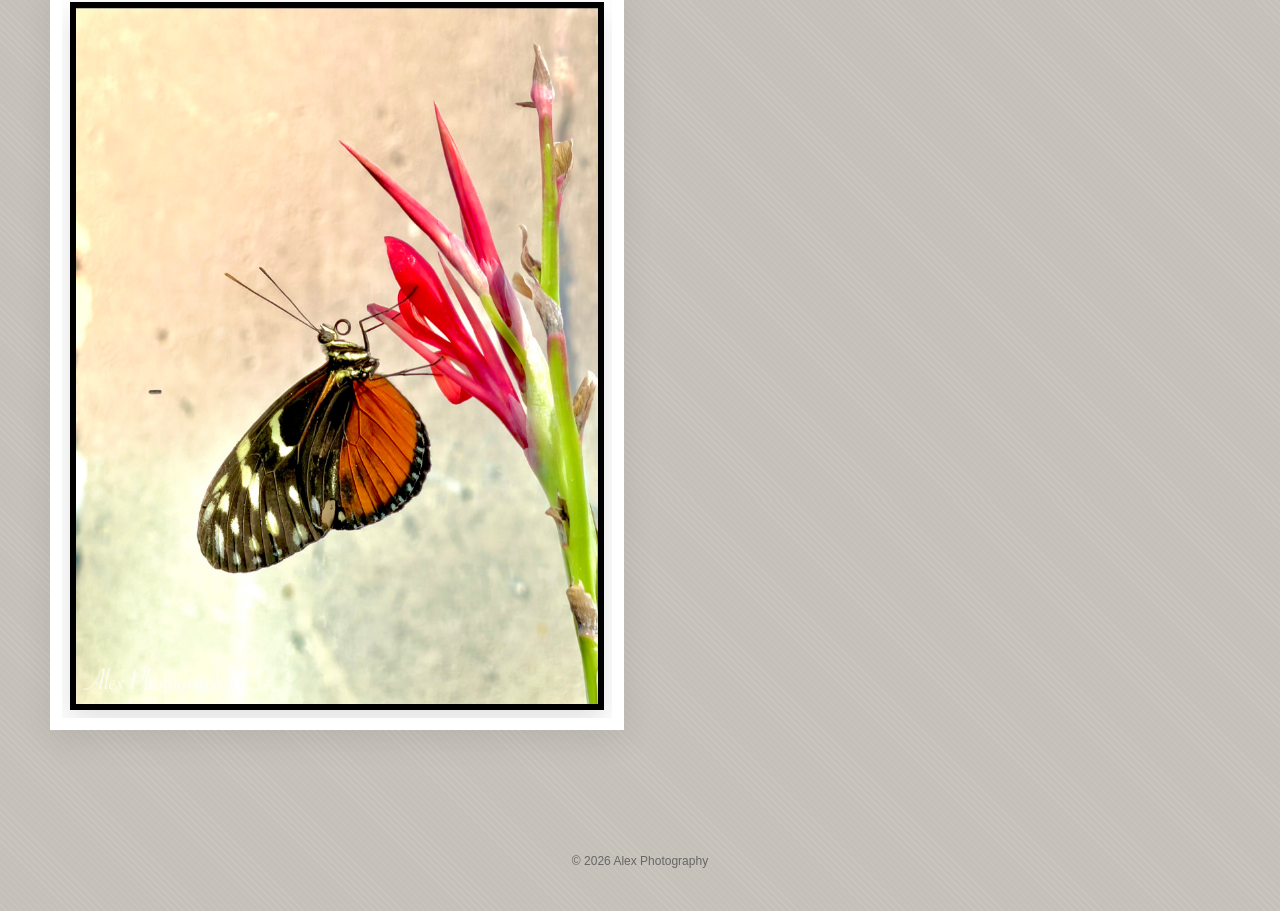
==== commit 464f318f: "Update index.html" ====
--- a/index.html
+++ b/index.html
@@ -283,7 +283,14 @@
   <div class="location-label">North End, Croydon</div>
 </div>
 
-      
+
+
+<!-- 33 -->
+<div class="image-frame fade-in">
+  <img class="zoomable" src="assets/images/ButterflyW.jpeg" alt="Butterfly"
+       data-location="Butterfly House, Forest Hill, Croydon">
+  <div class="location-label">Butterfly House, Forest Hill, Croydon</div>
+</div>
       
       
       
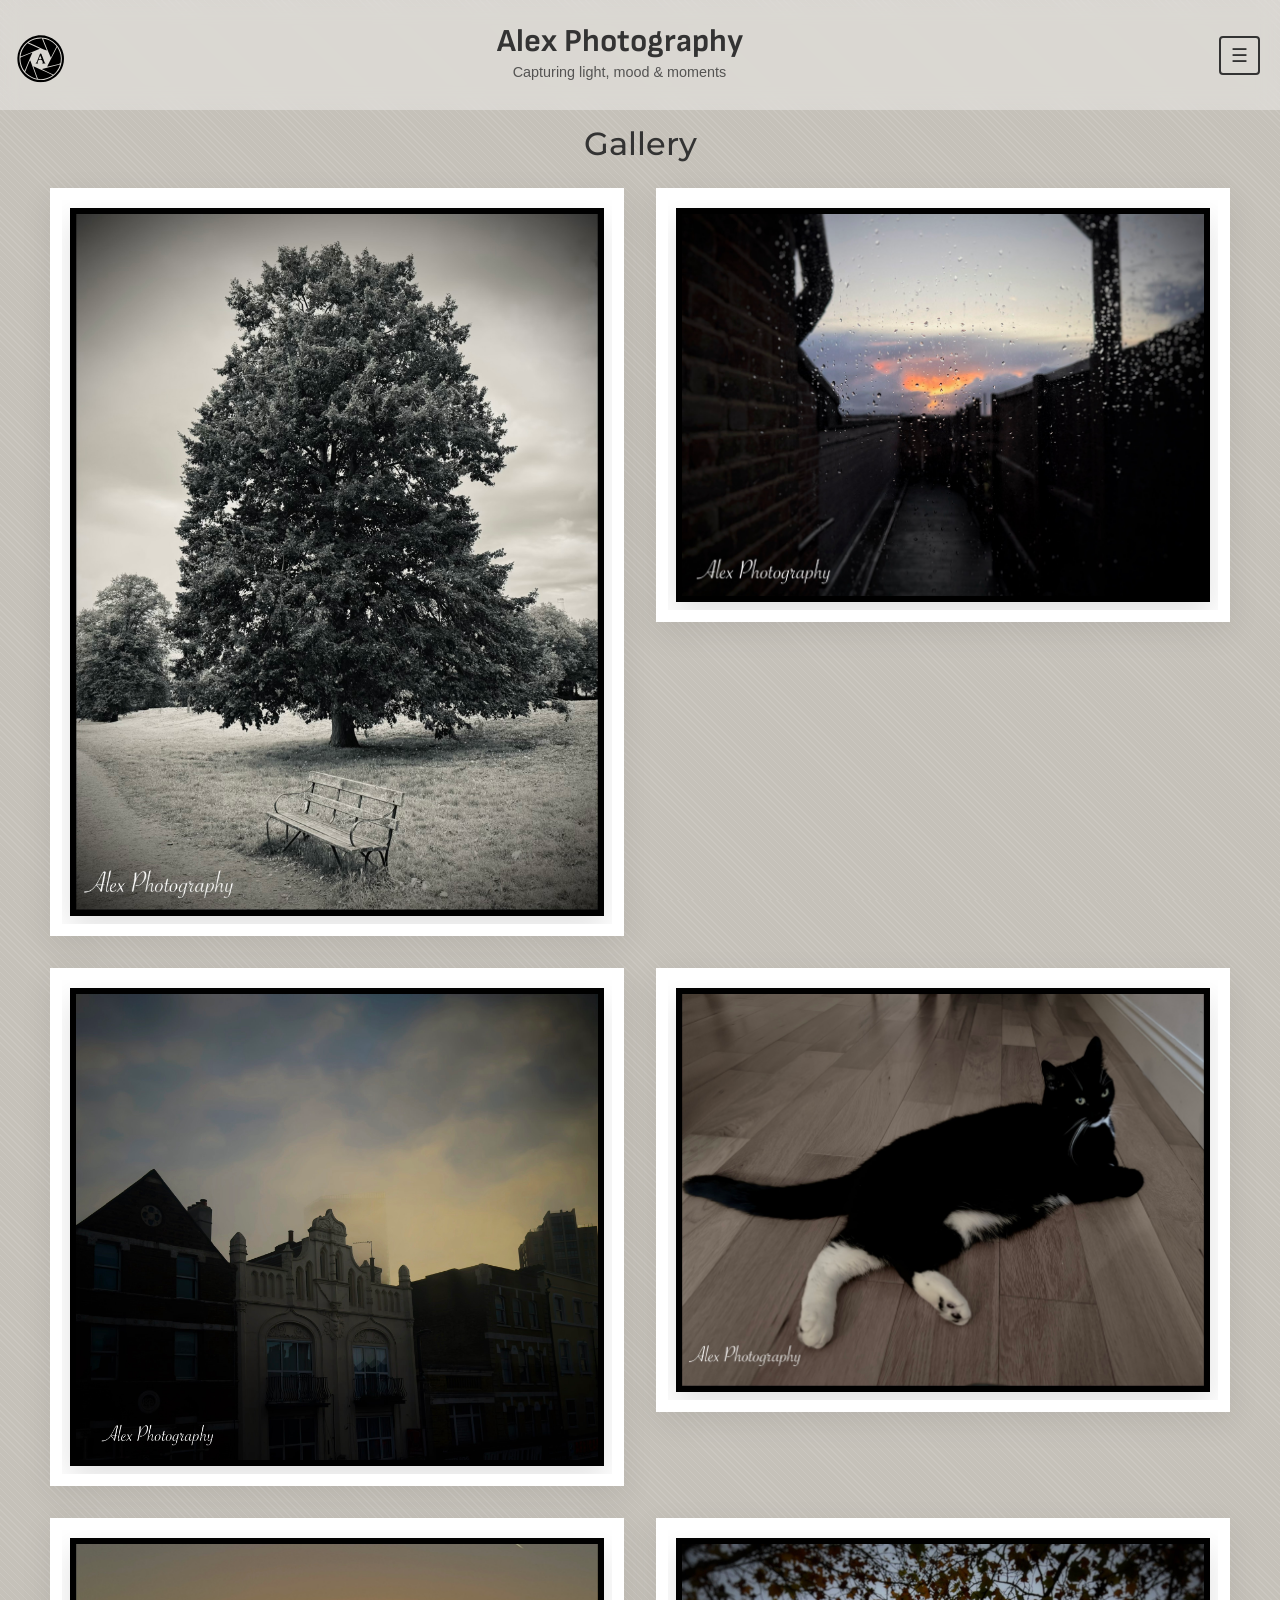
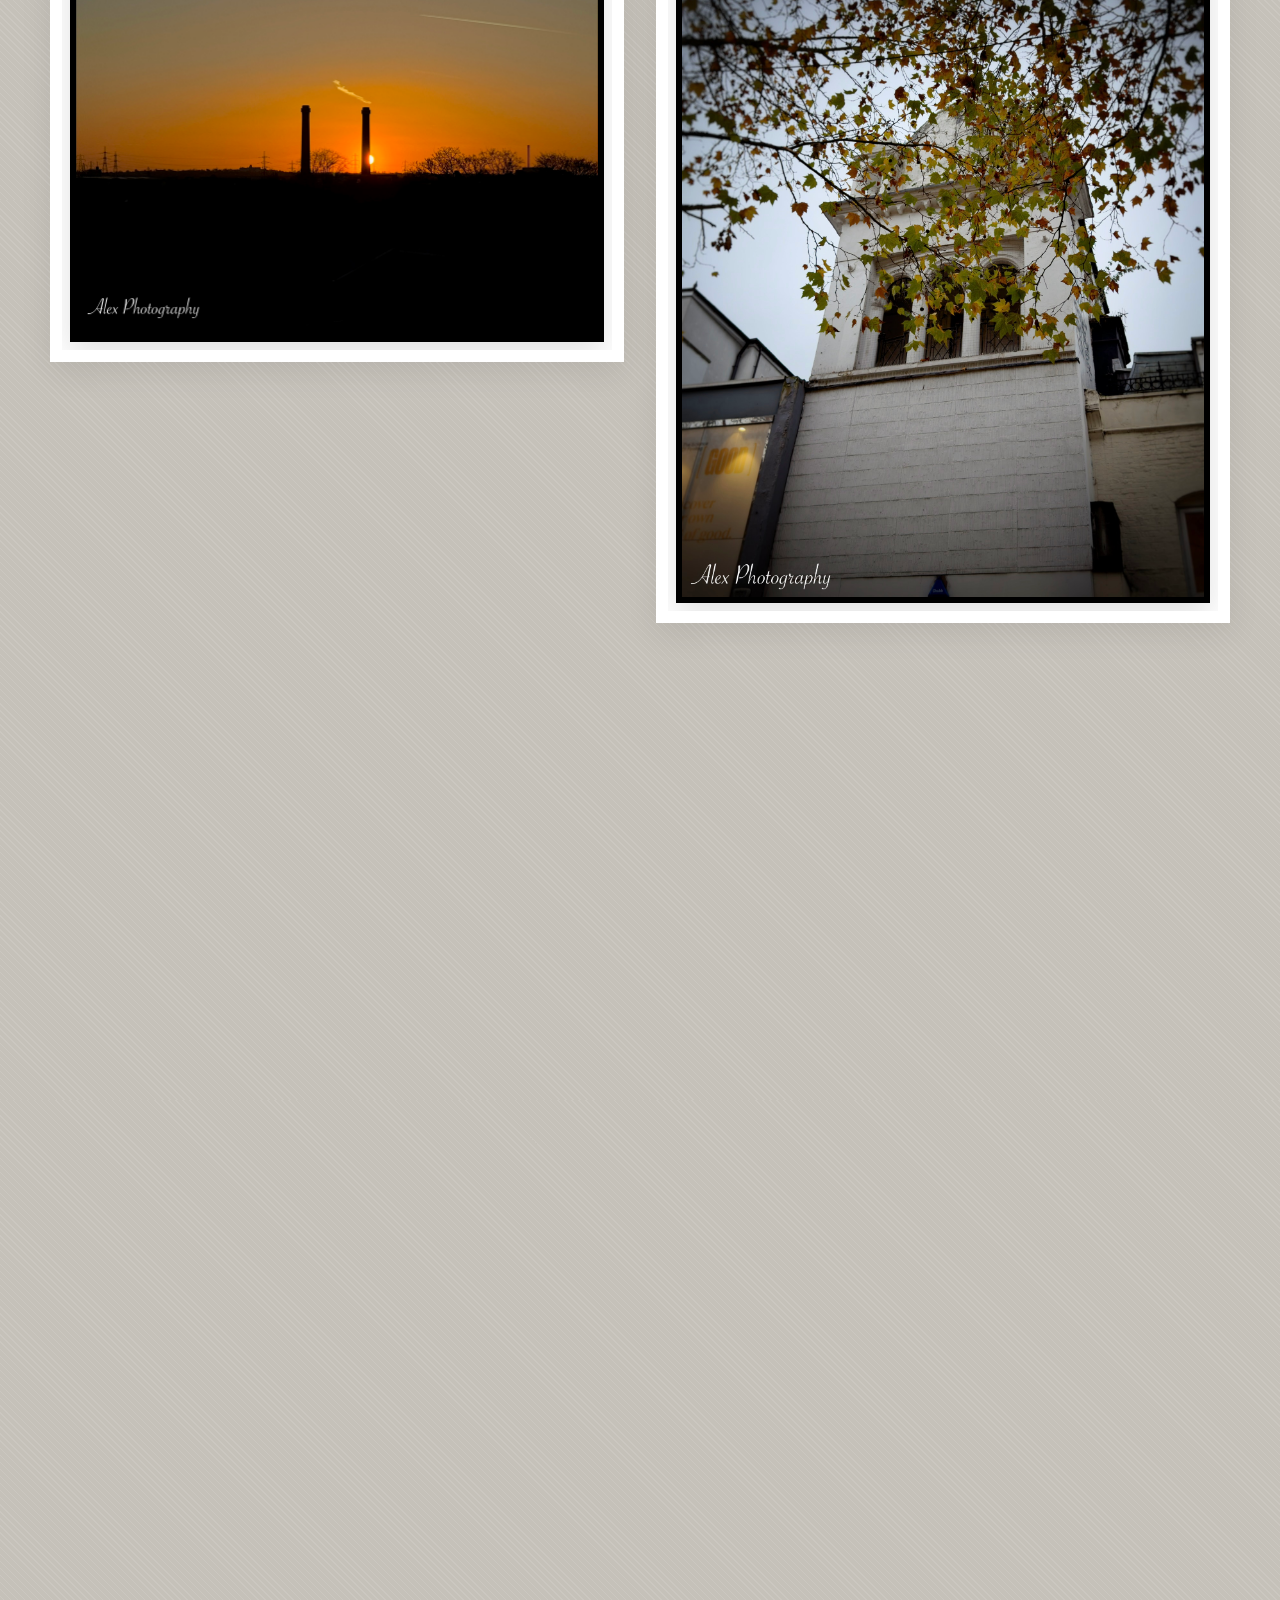
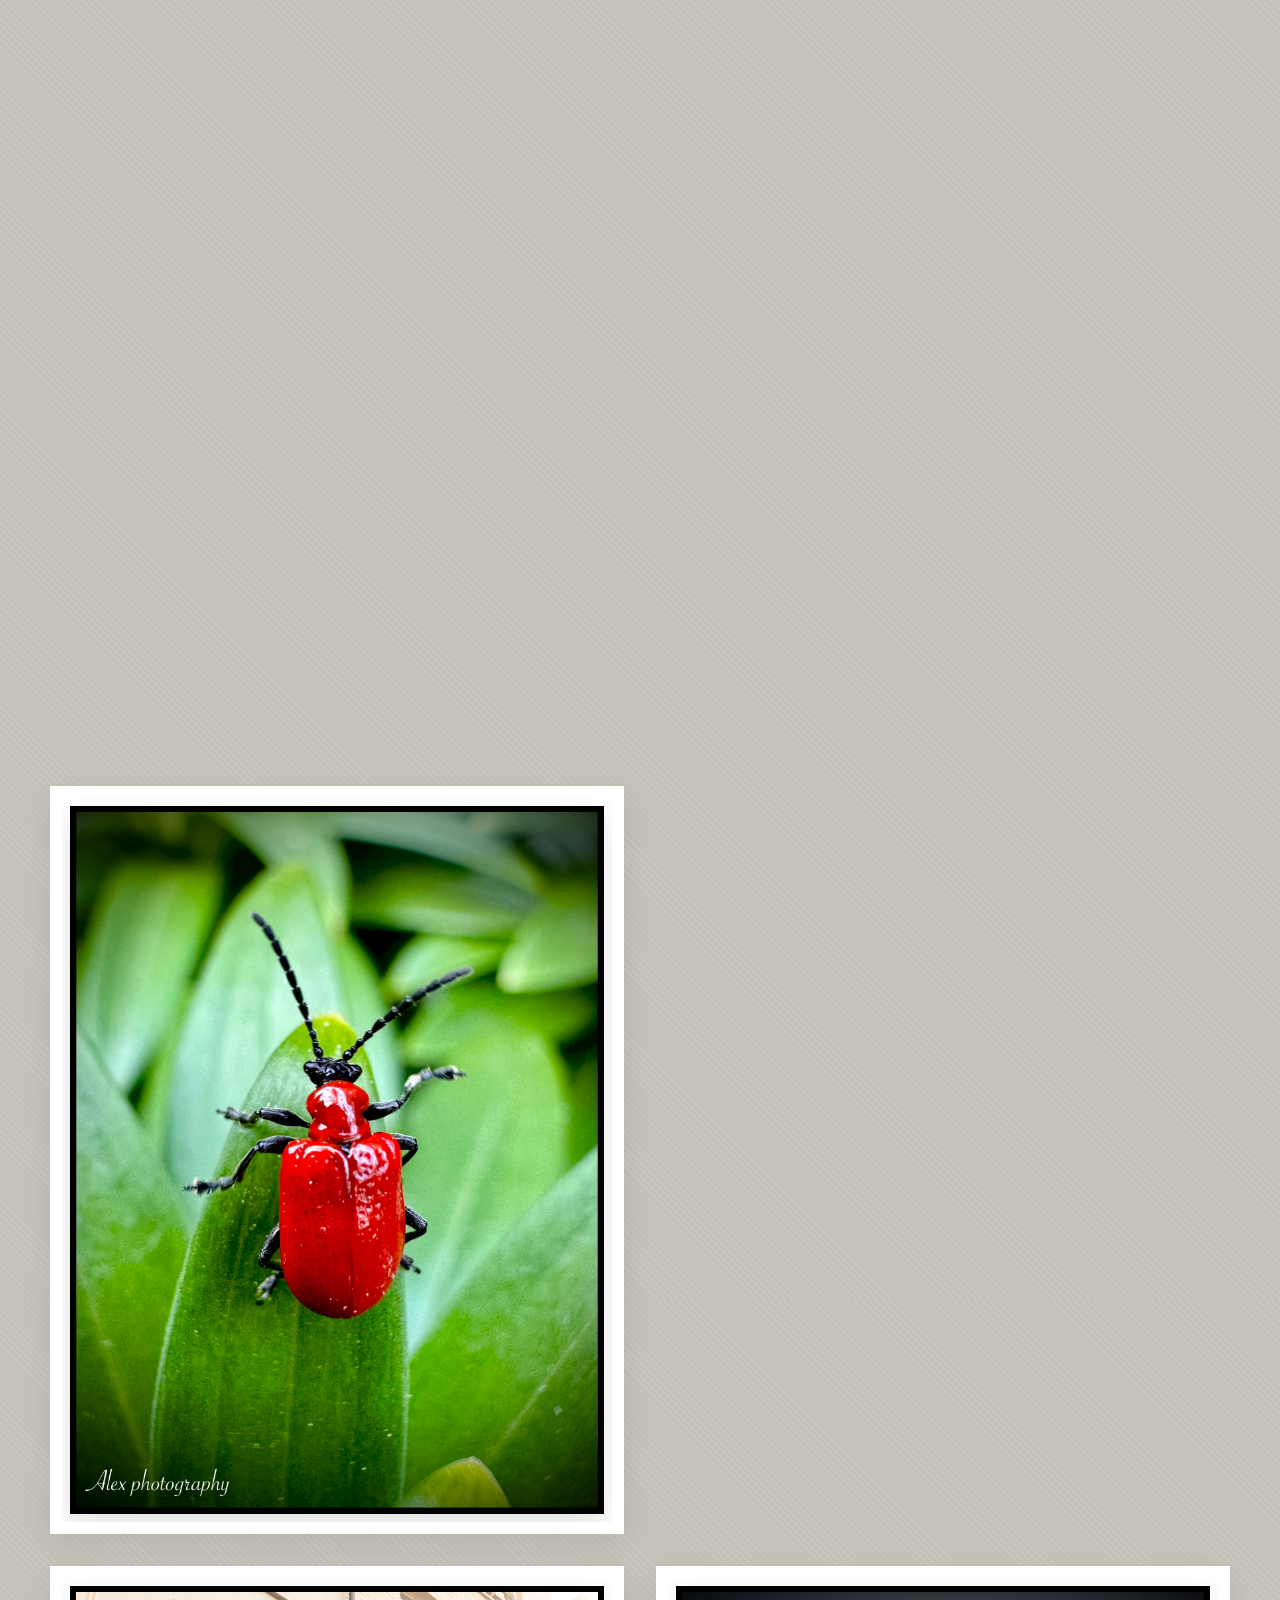
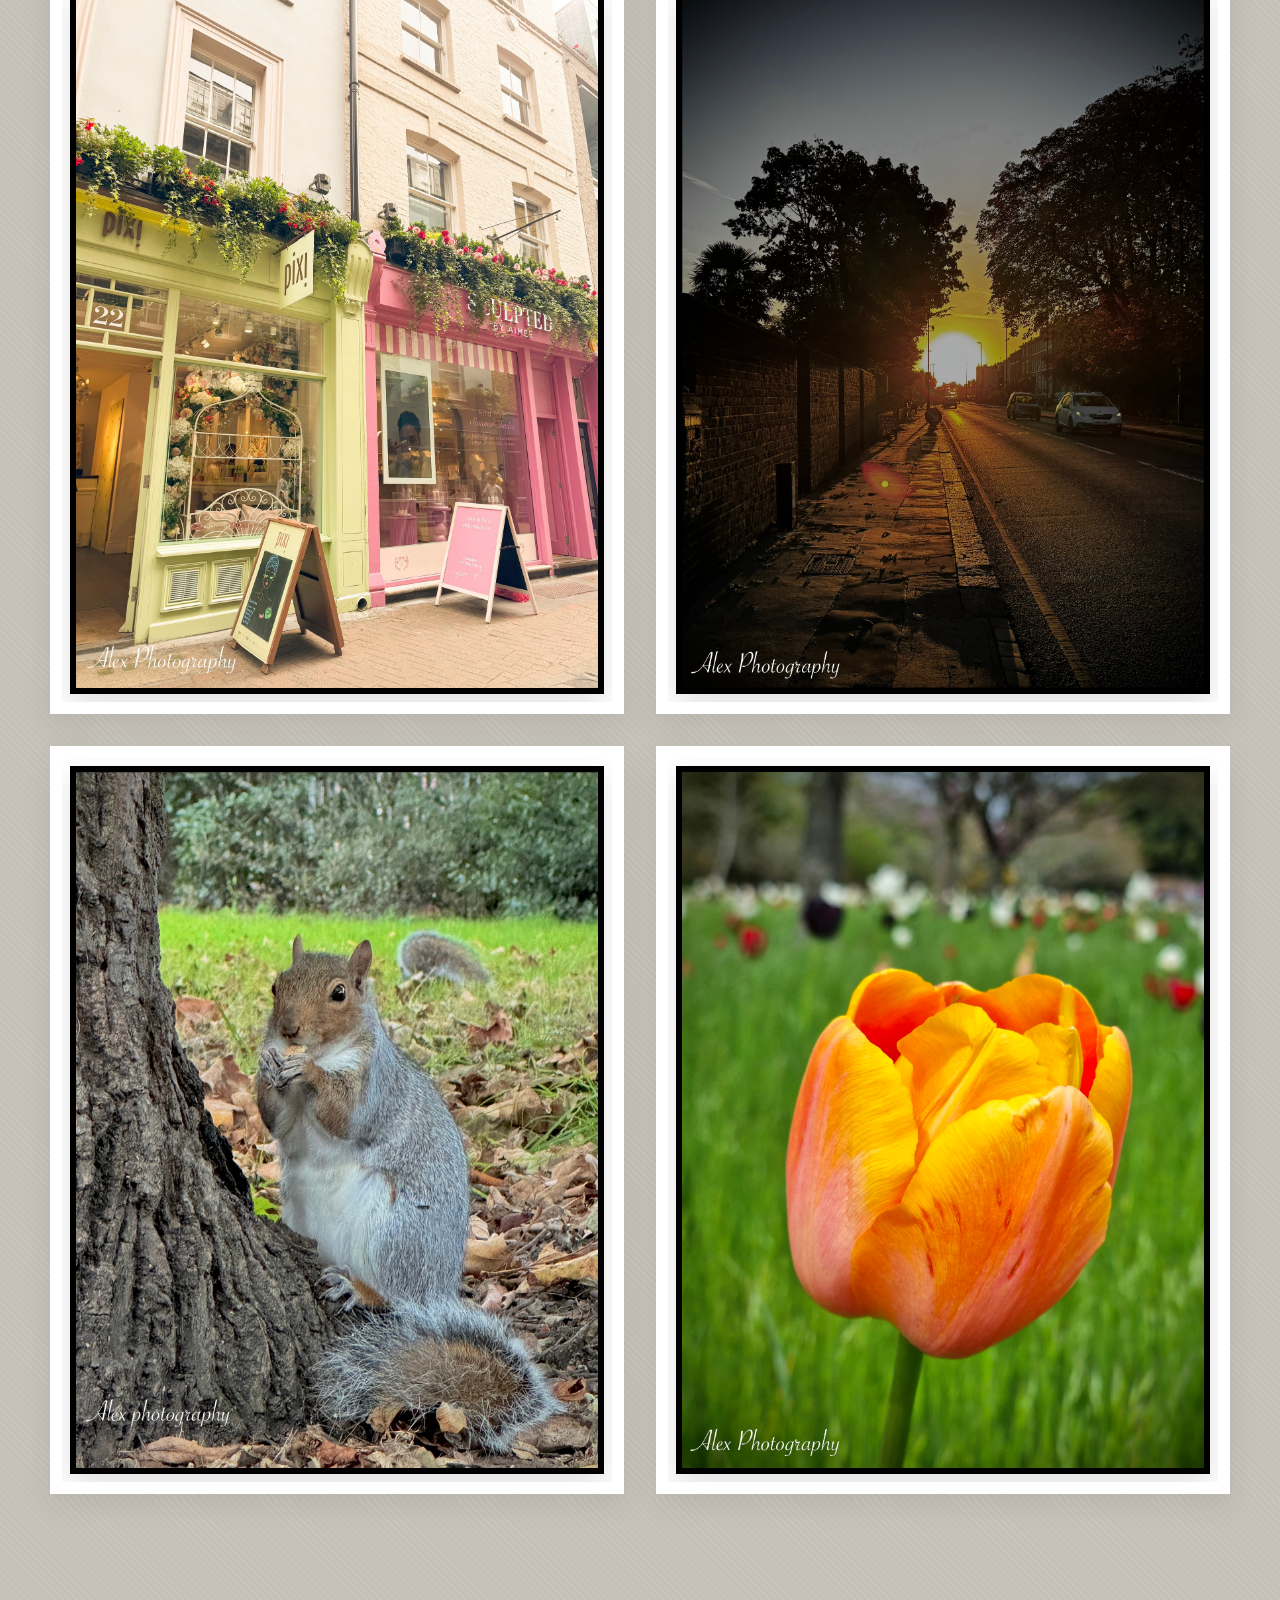
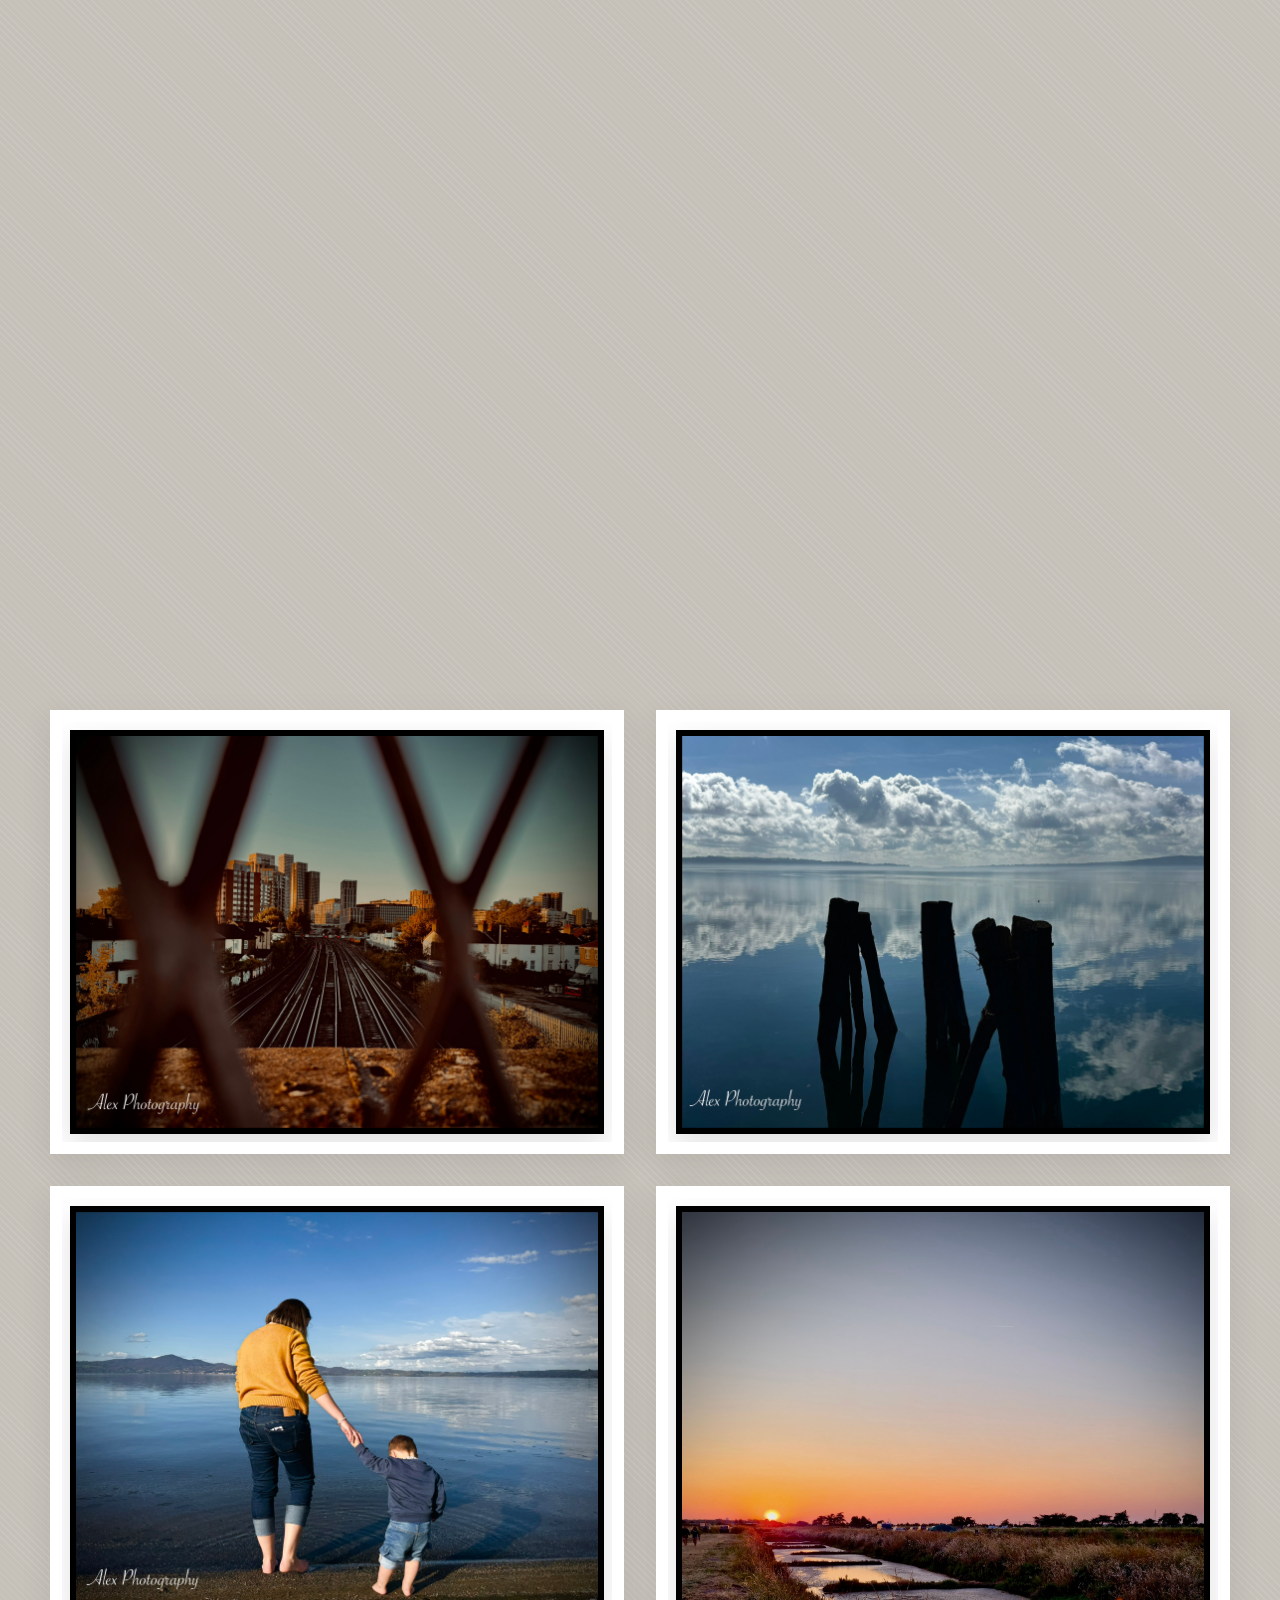
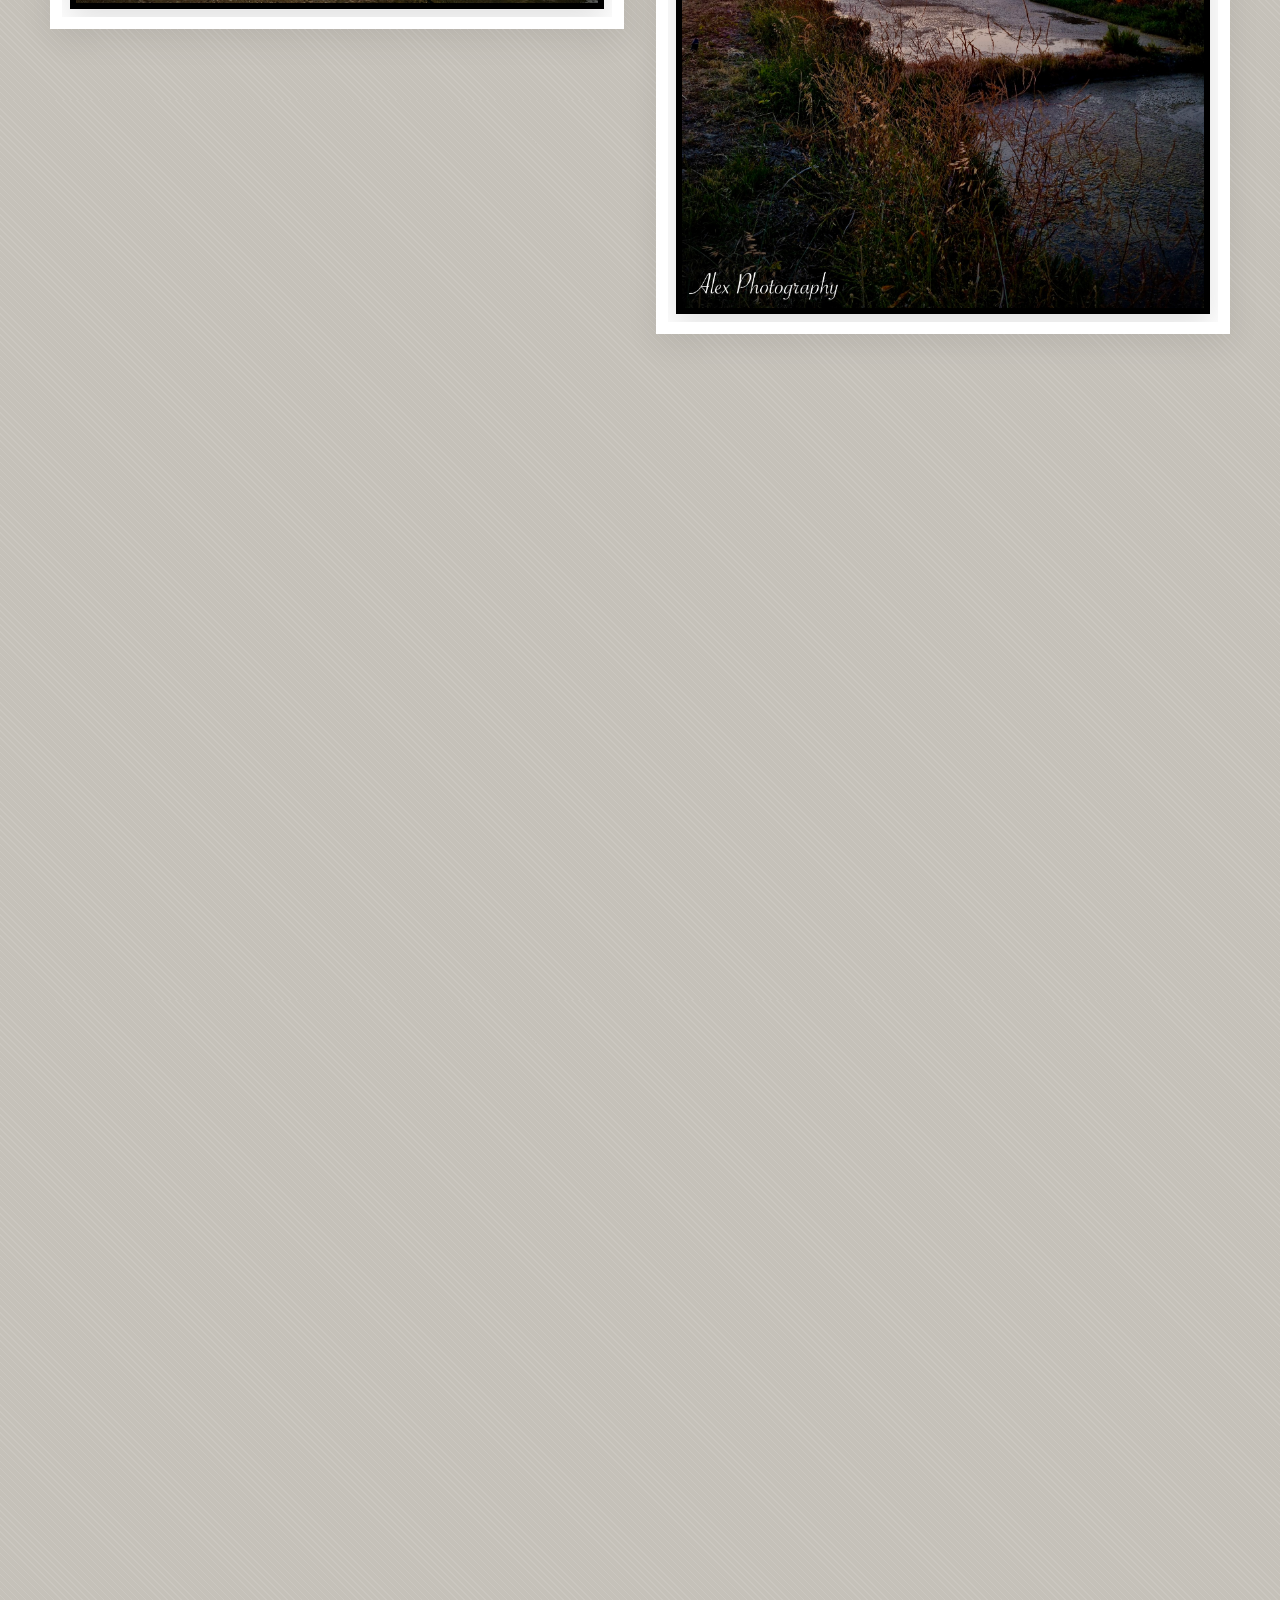
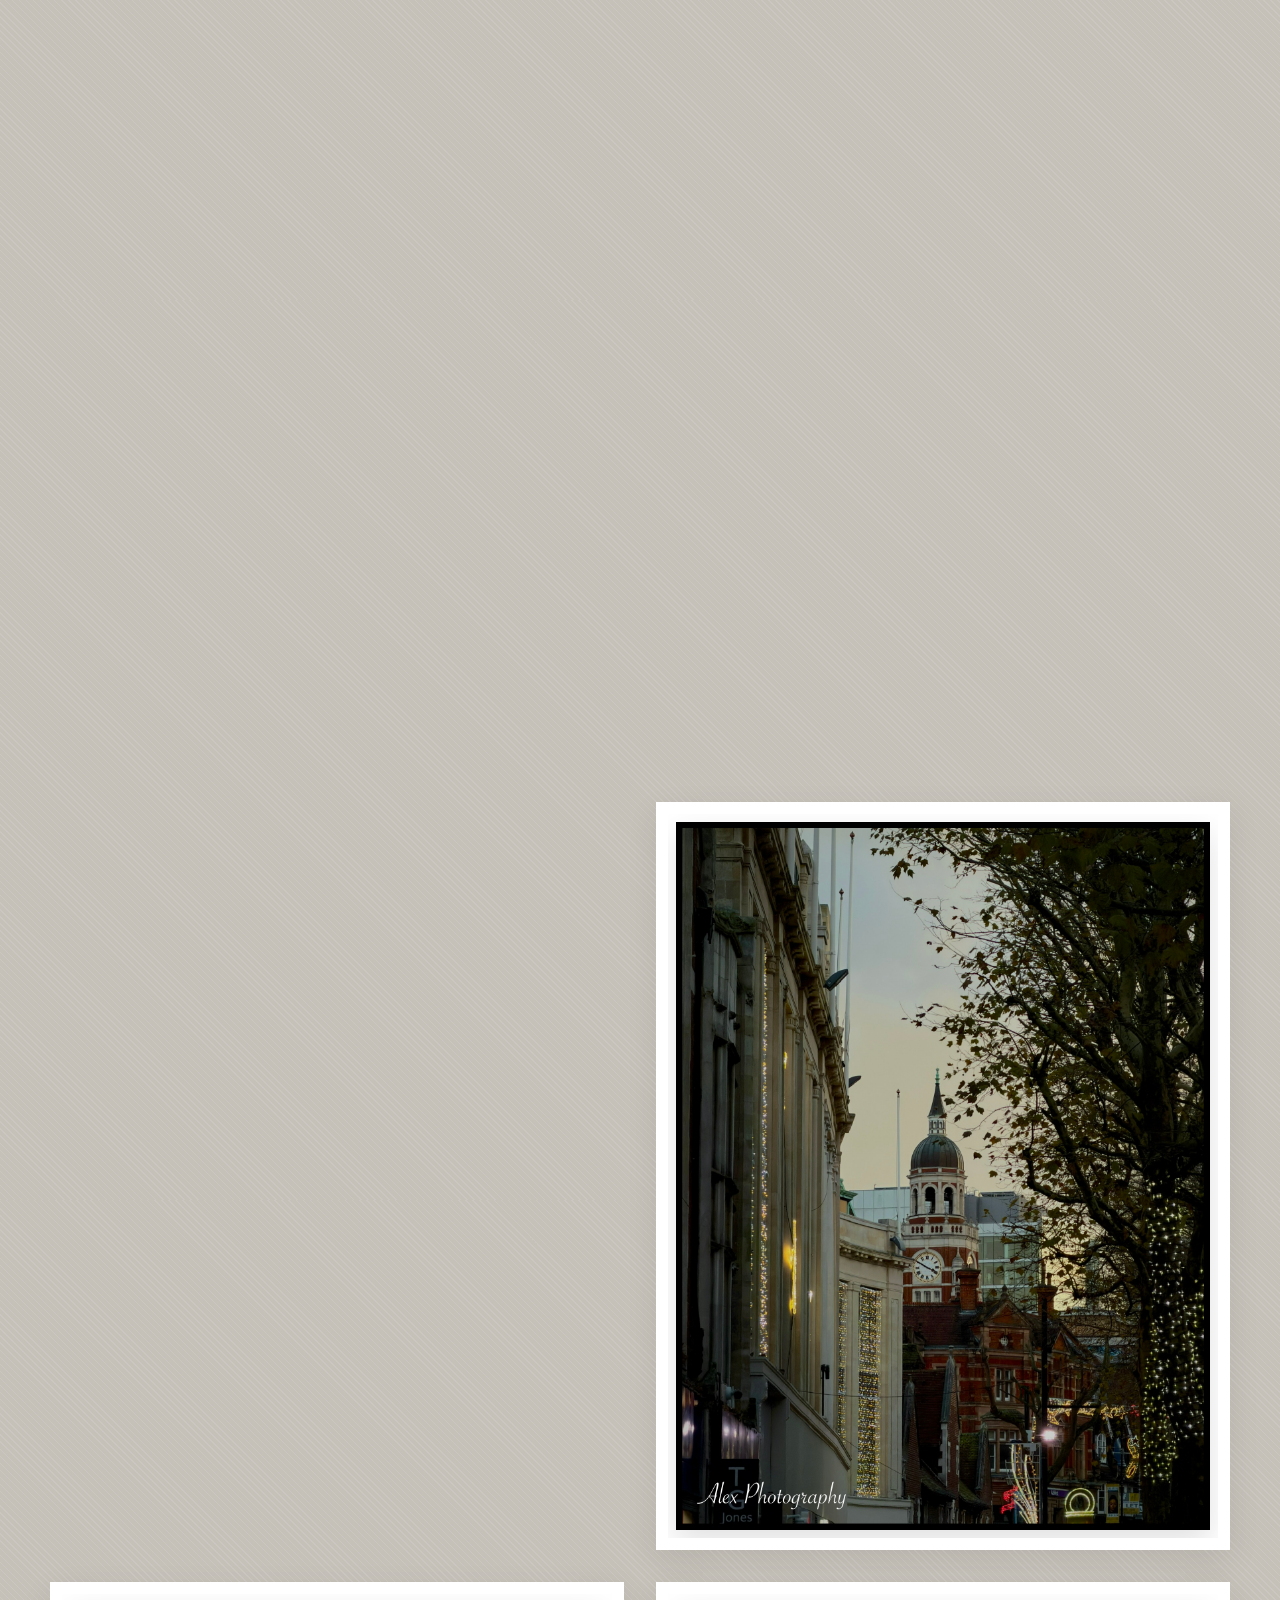
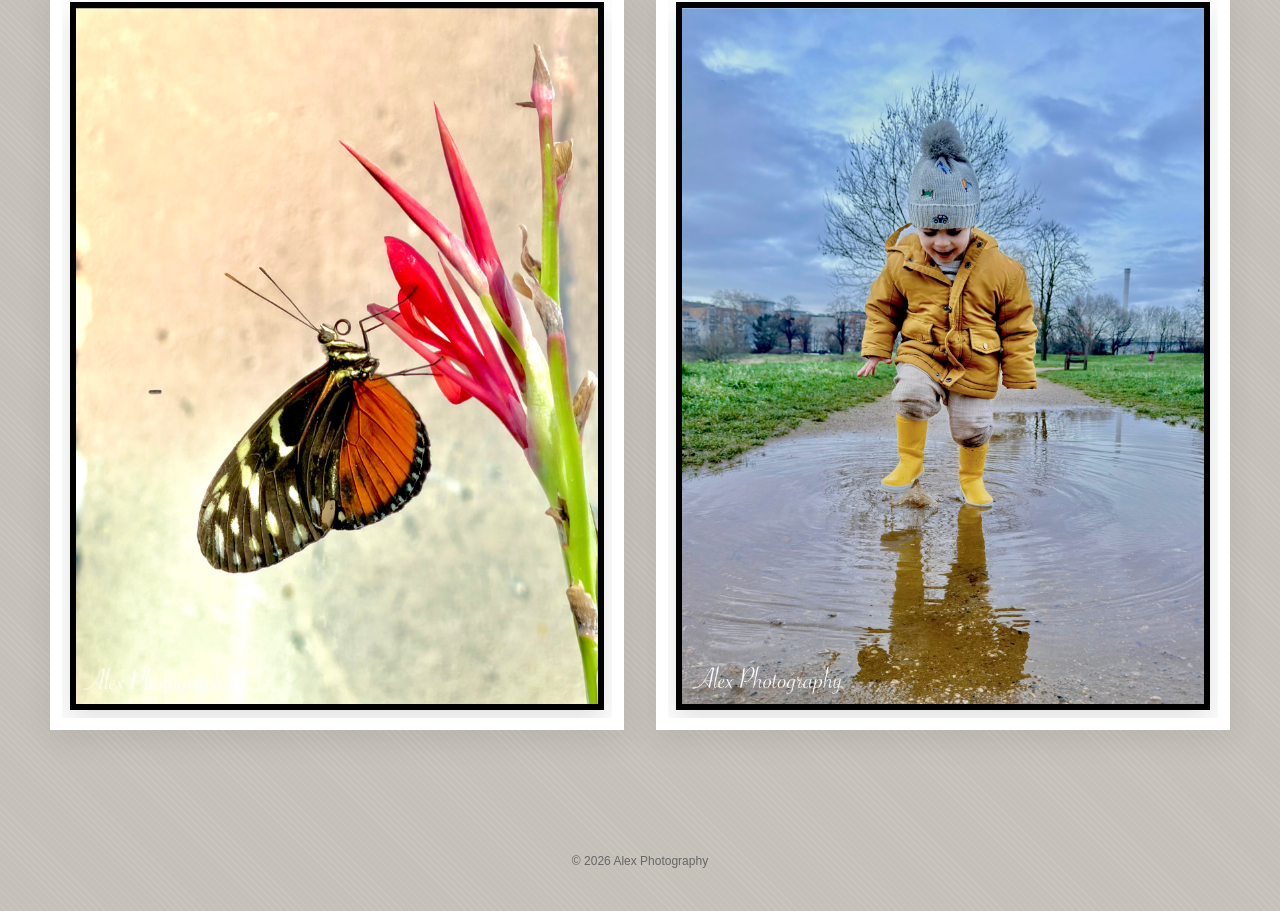
==== commit e49580c0: "Update index.html" ====
--- a/index.html
+++ b/index.html
@@ -294,6 +294,16 @@
       
       
       
+<!-- 34 -->
+<div class="image-frame fade-in">
+  <img class="zoomable" src="assets/images/SorenSplas.jpeg" alt="Soren Splash"
+       data-location="Wandle Park, Croydon">
+  <div class="location-label">Wandle Park, Croydon</div>
+</div>
+      
+      
+      
+      
 
     </div>
   </section>
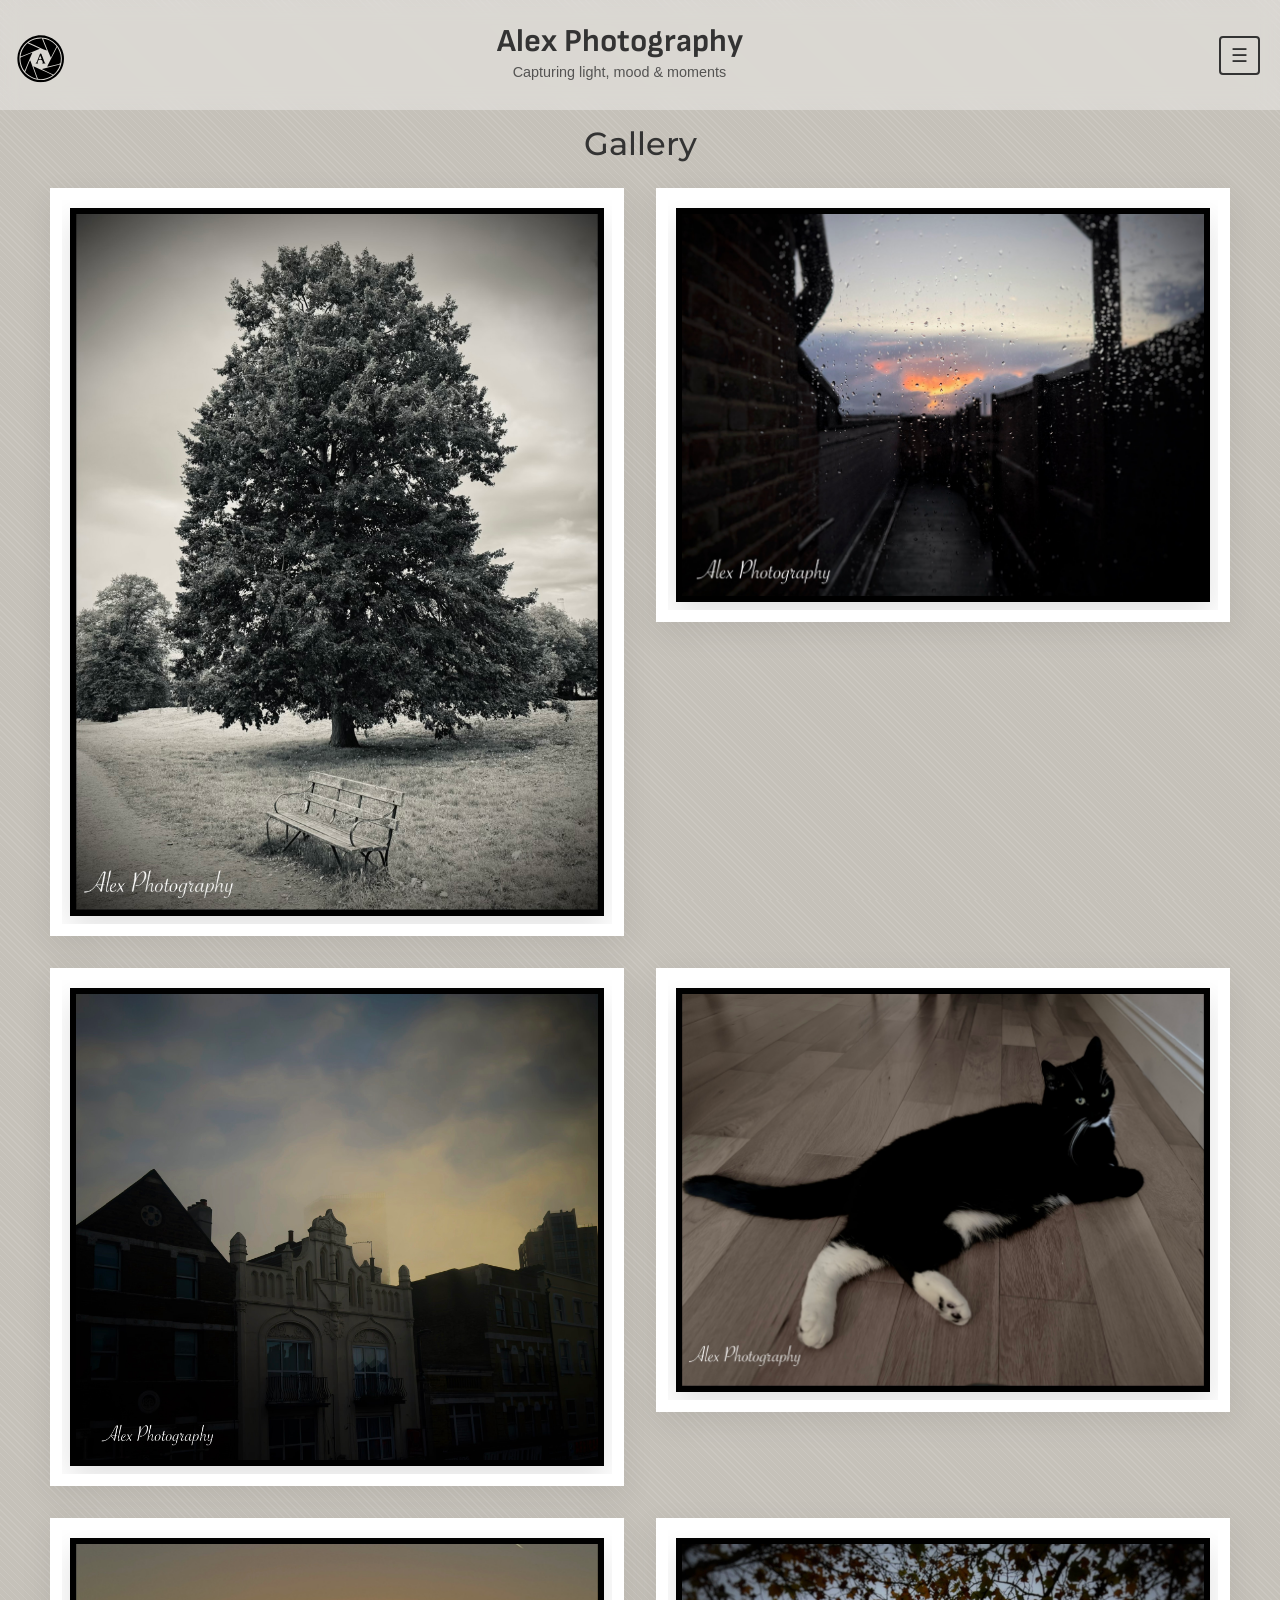
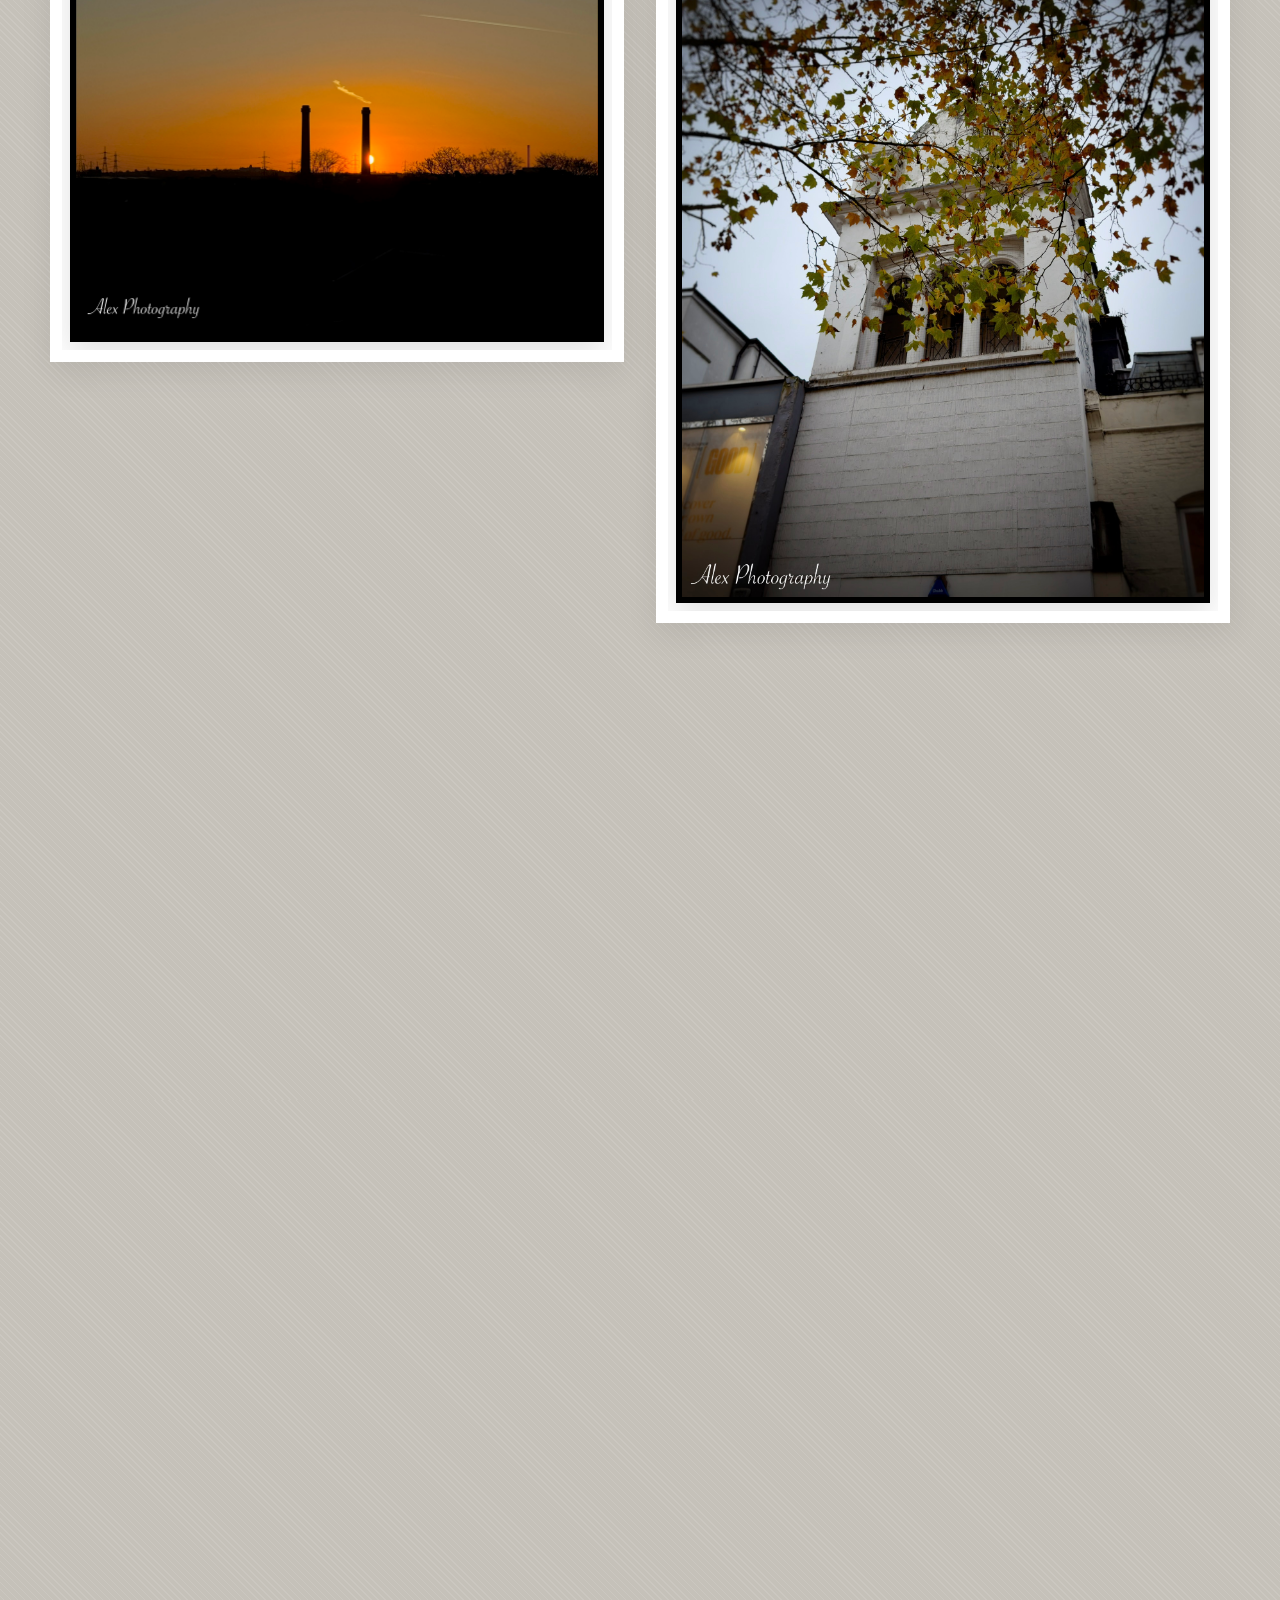
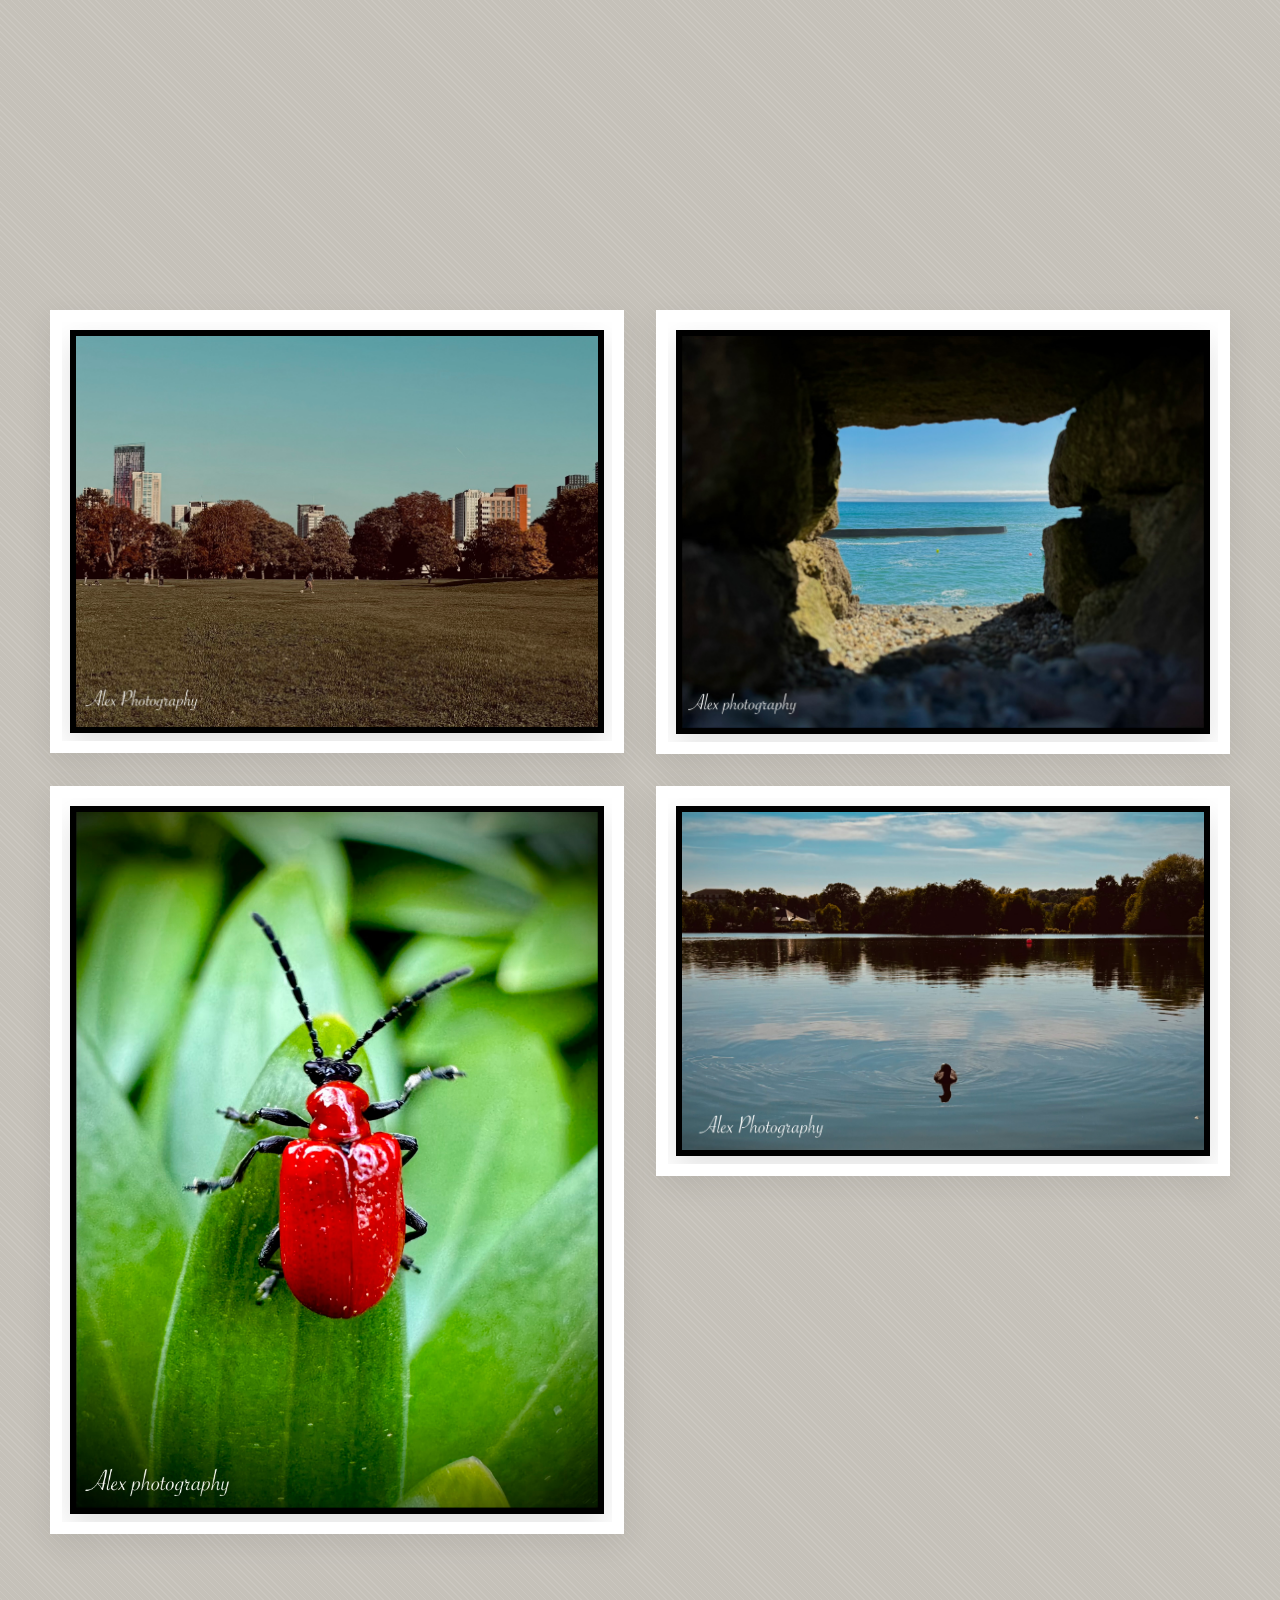
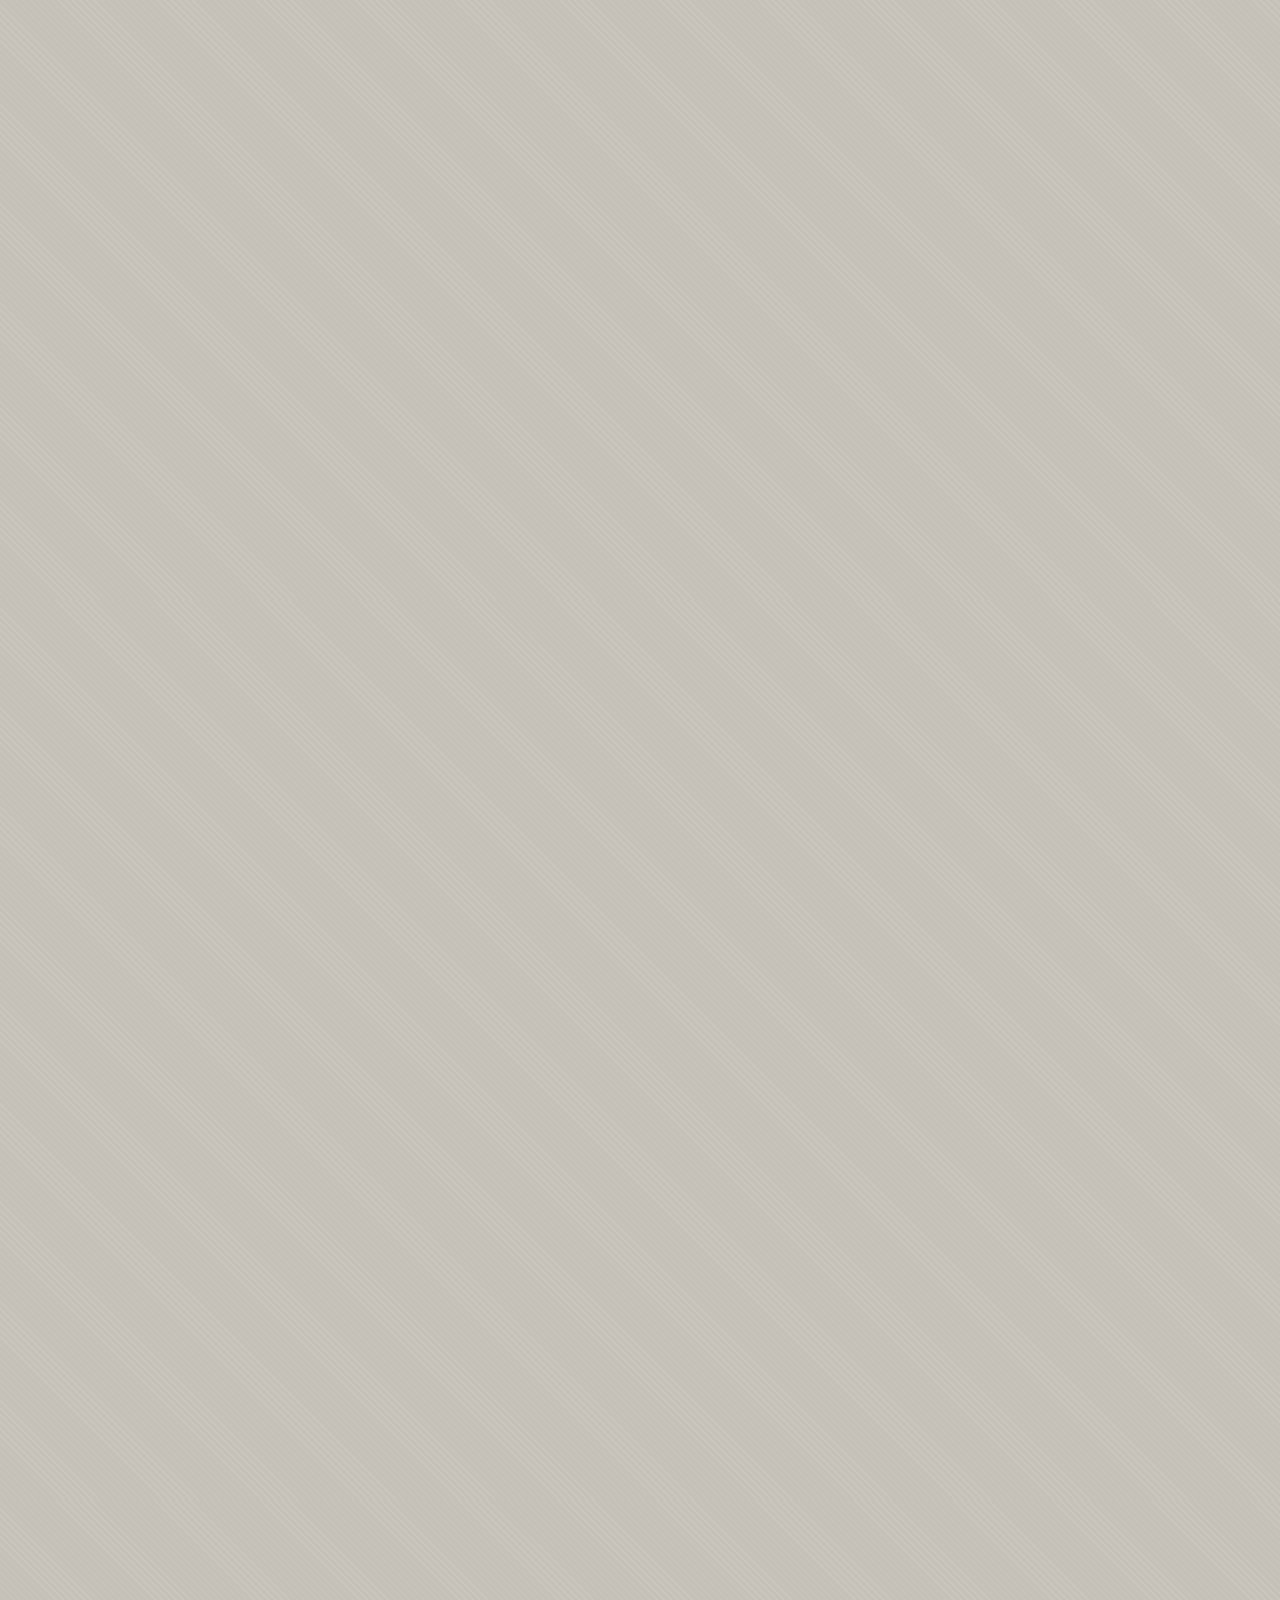
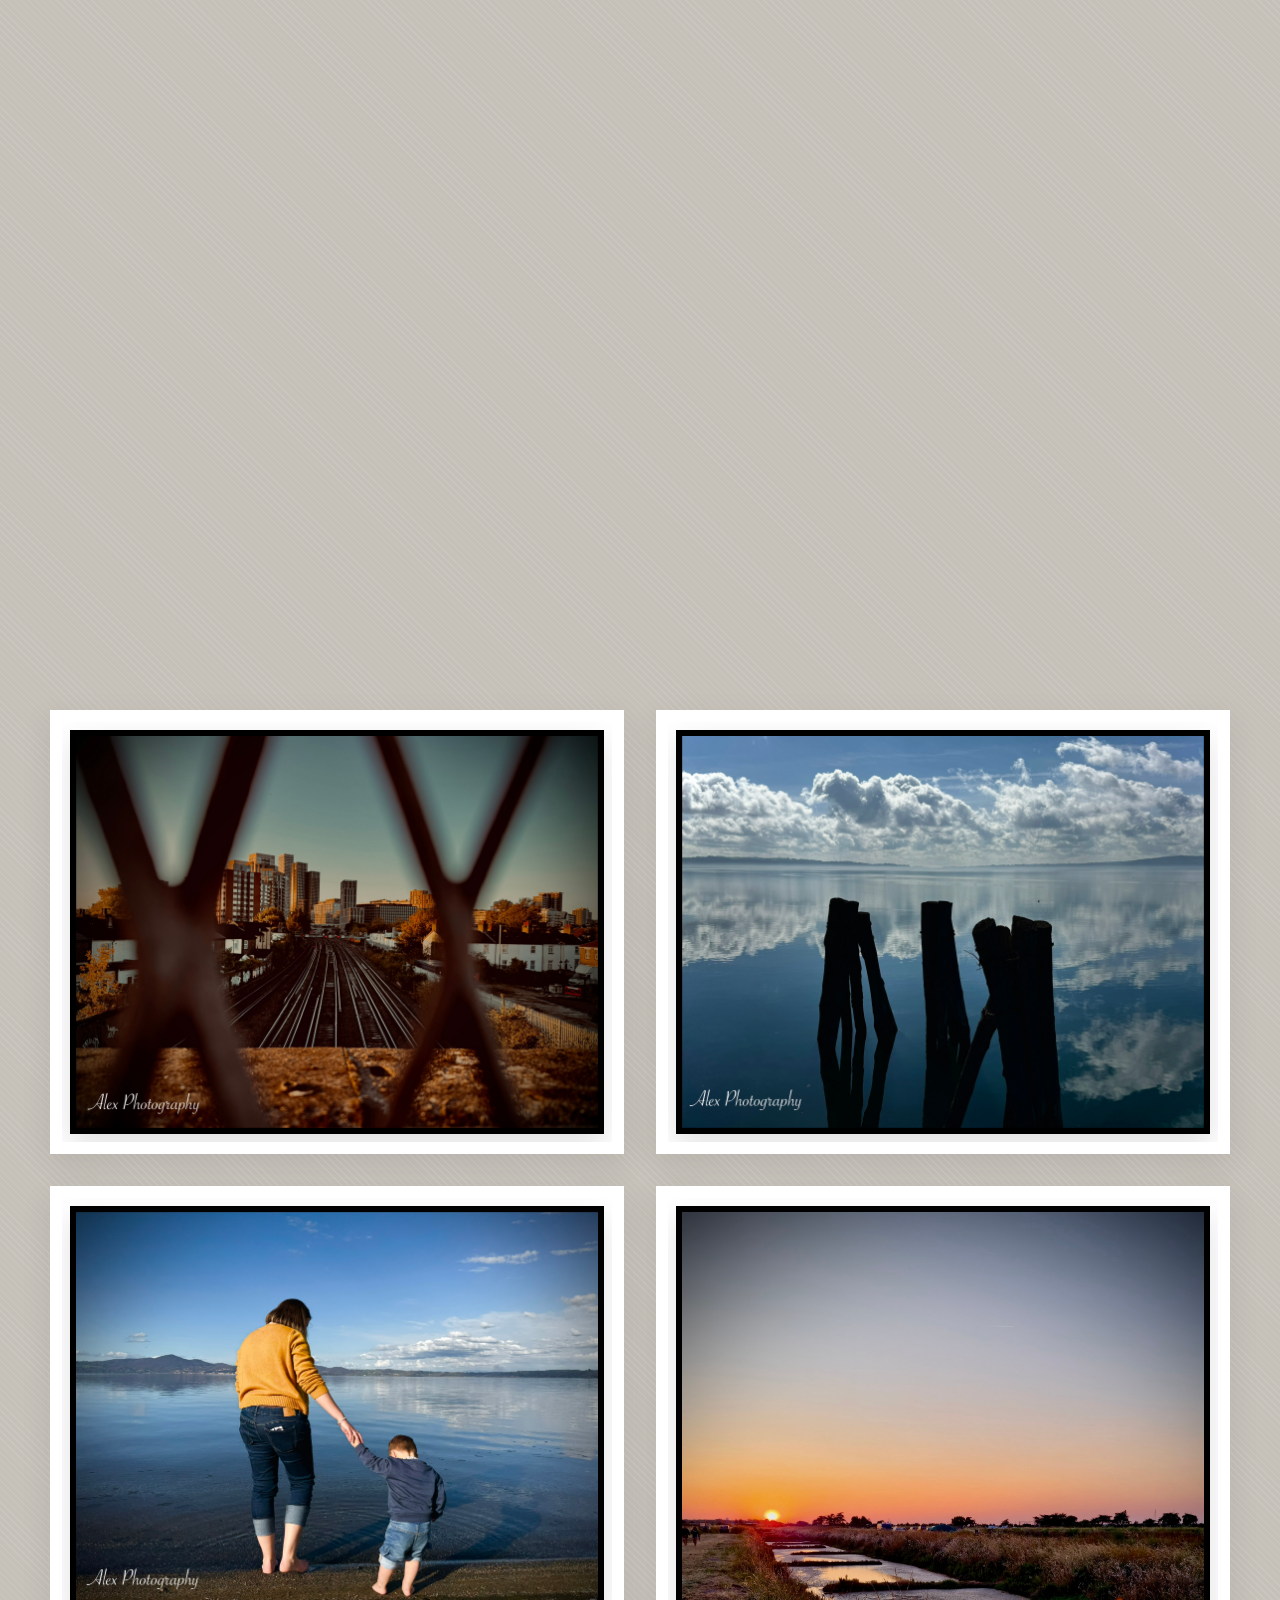
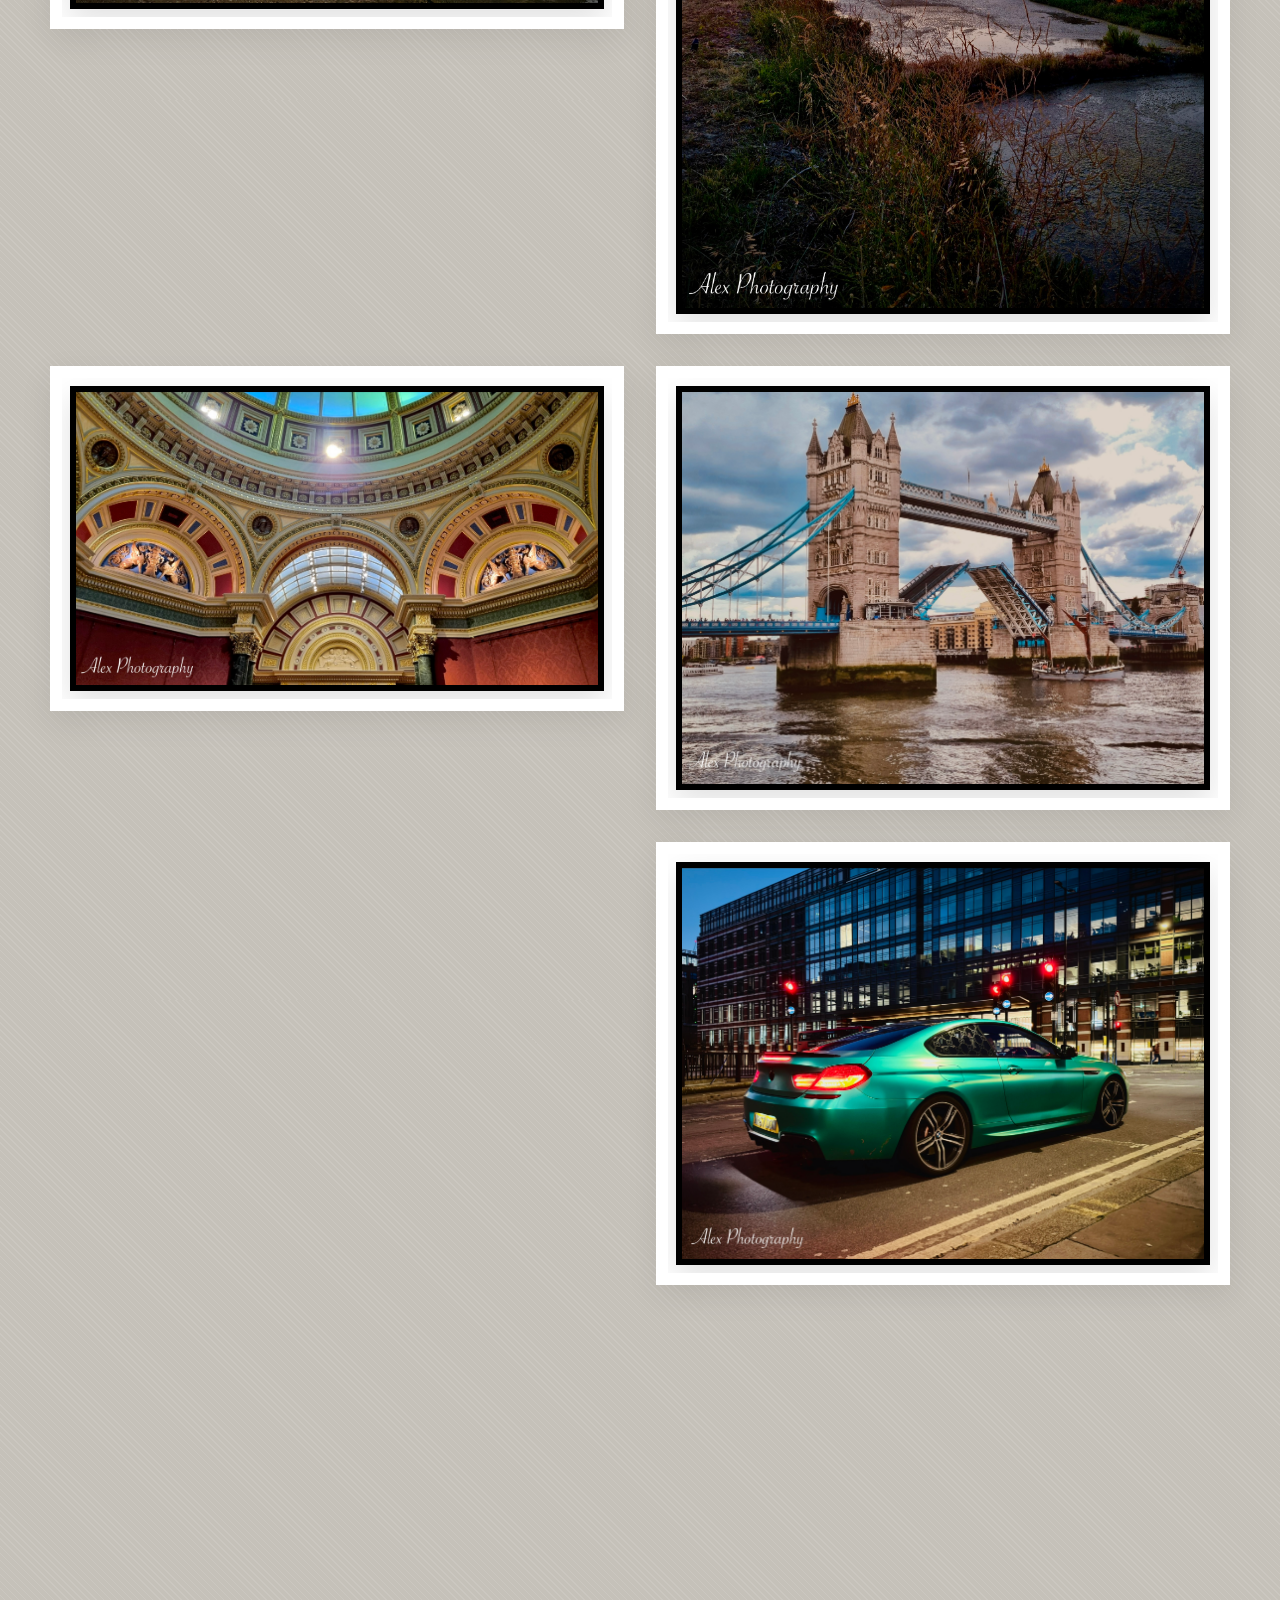
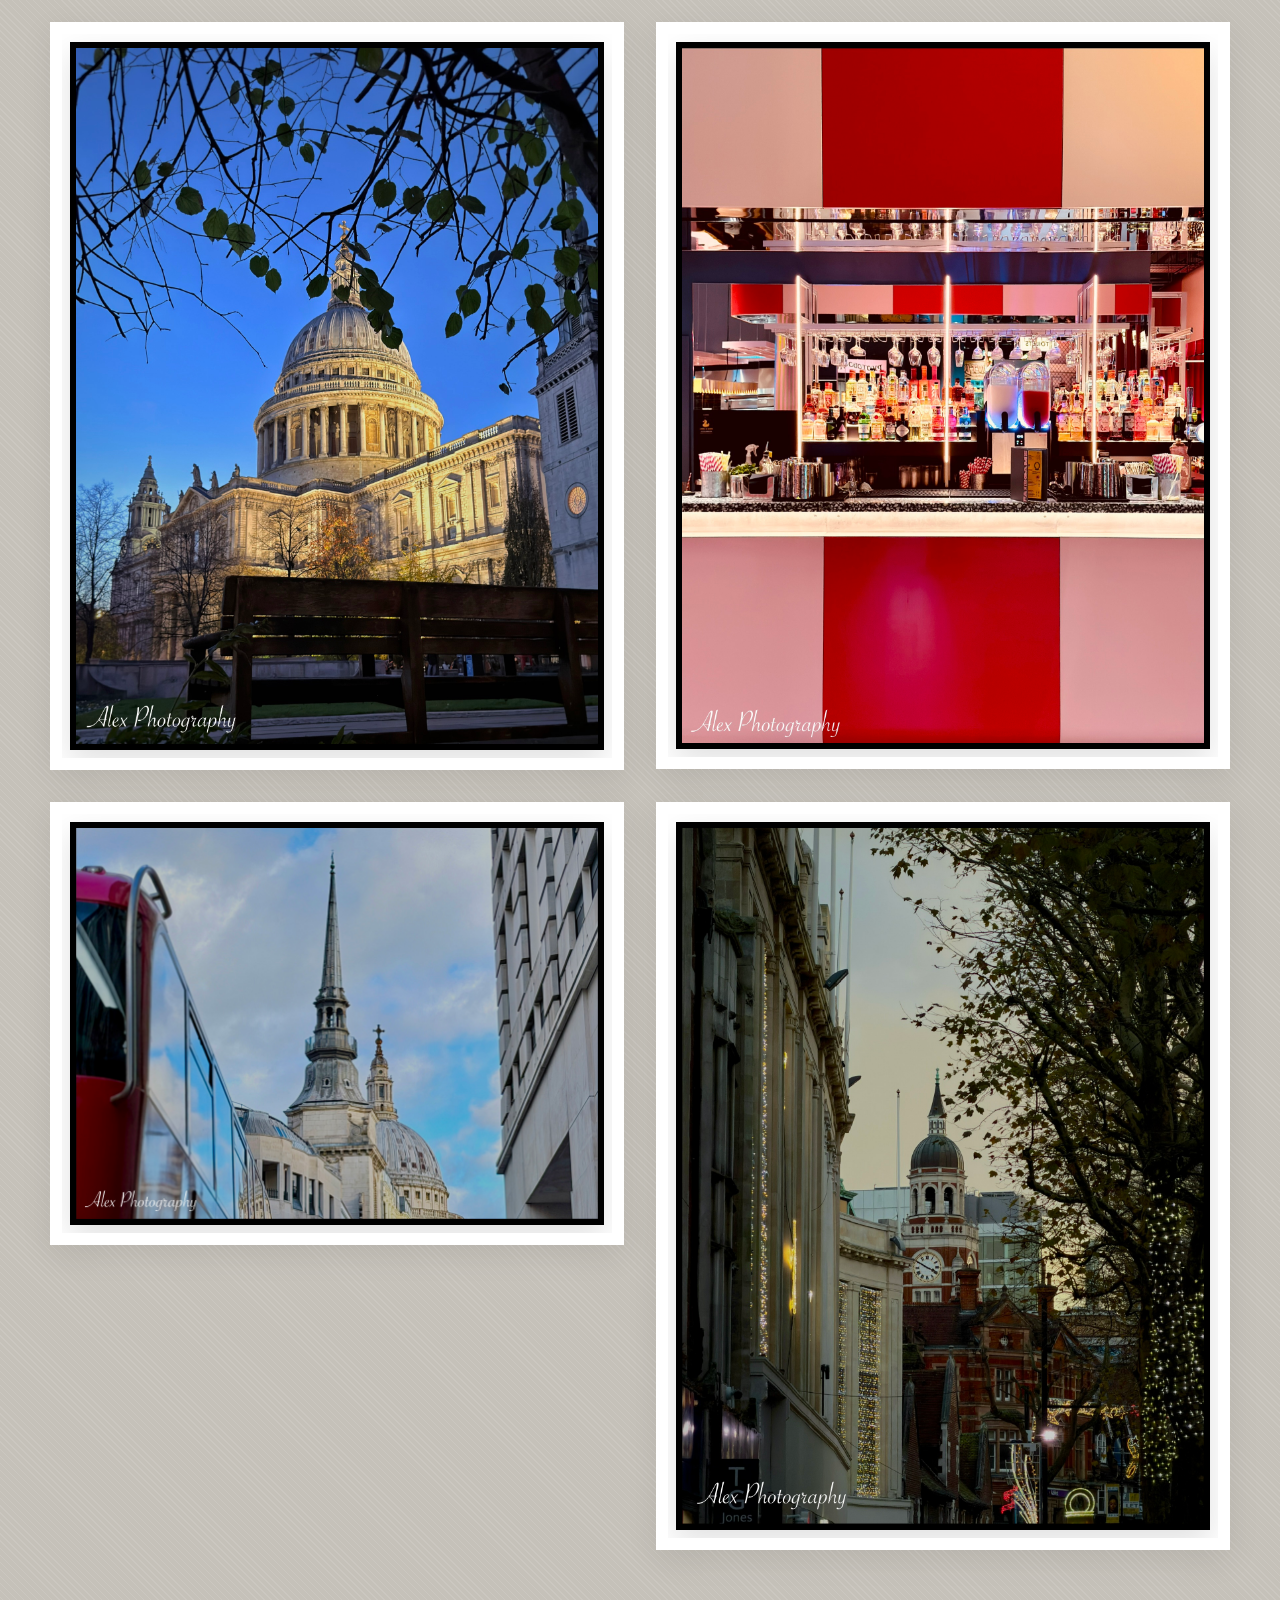
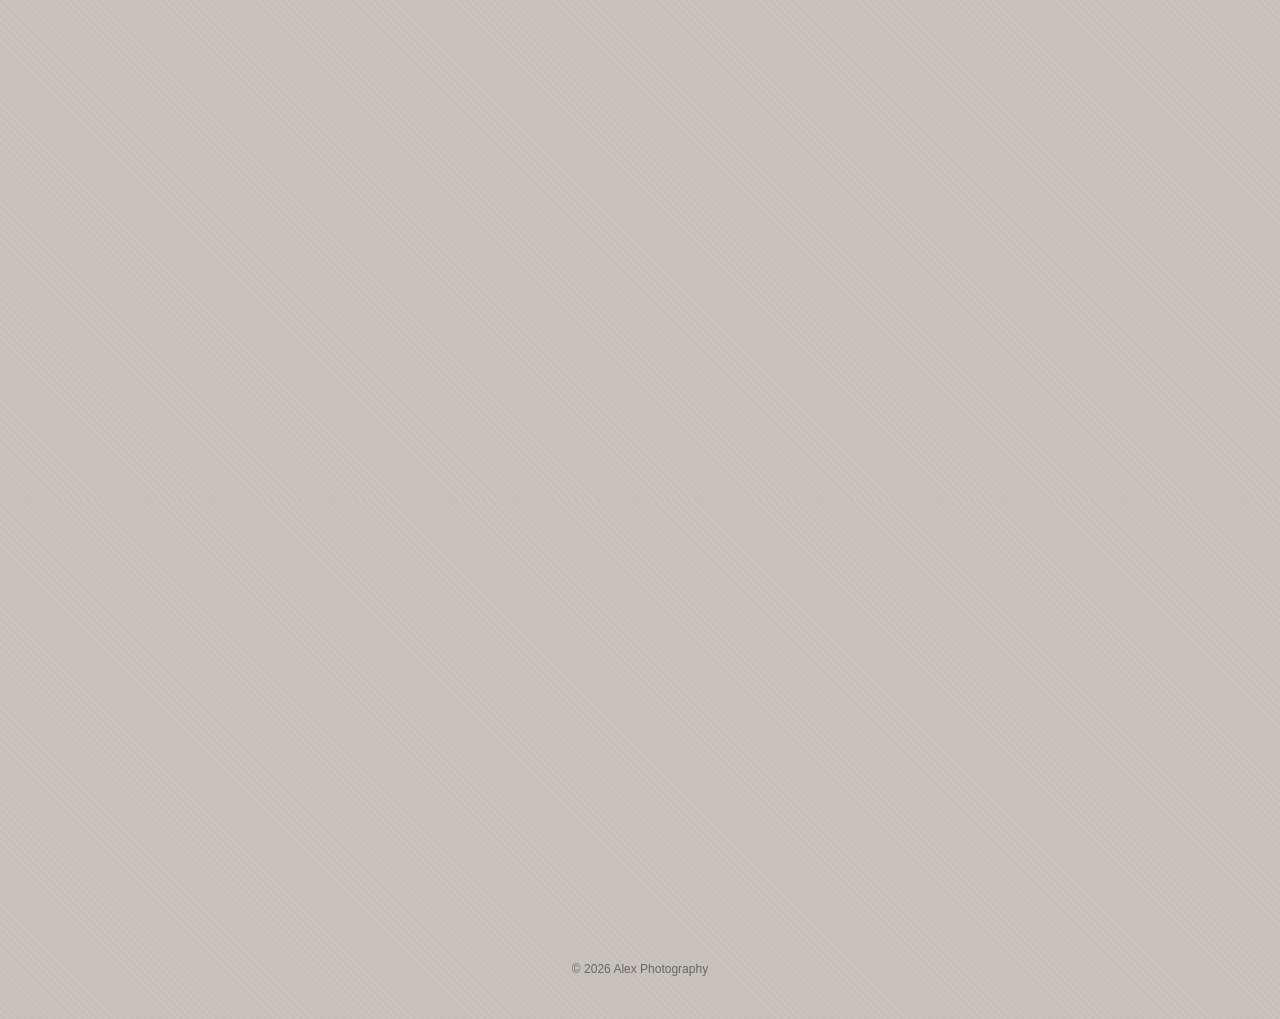
==== commit ed771235: "Update index.html" ====
--- a/index.html
+++ b/index.html
@@ -302,6 +302,13 @@
 </div>
       
       
+<!-- 35 -->
+<div class="image-frame fade-in">
+  <img class="zoomable" src="assets/images/Horse Road.jpeg" alt="Horse Road"
+       data-location="Sal, Vape Verde">
+  <div class="location-label">Sal, Vape Verde</div>
+</div>
+      
       
       
 
